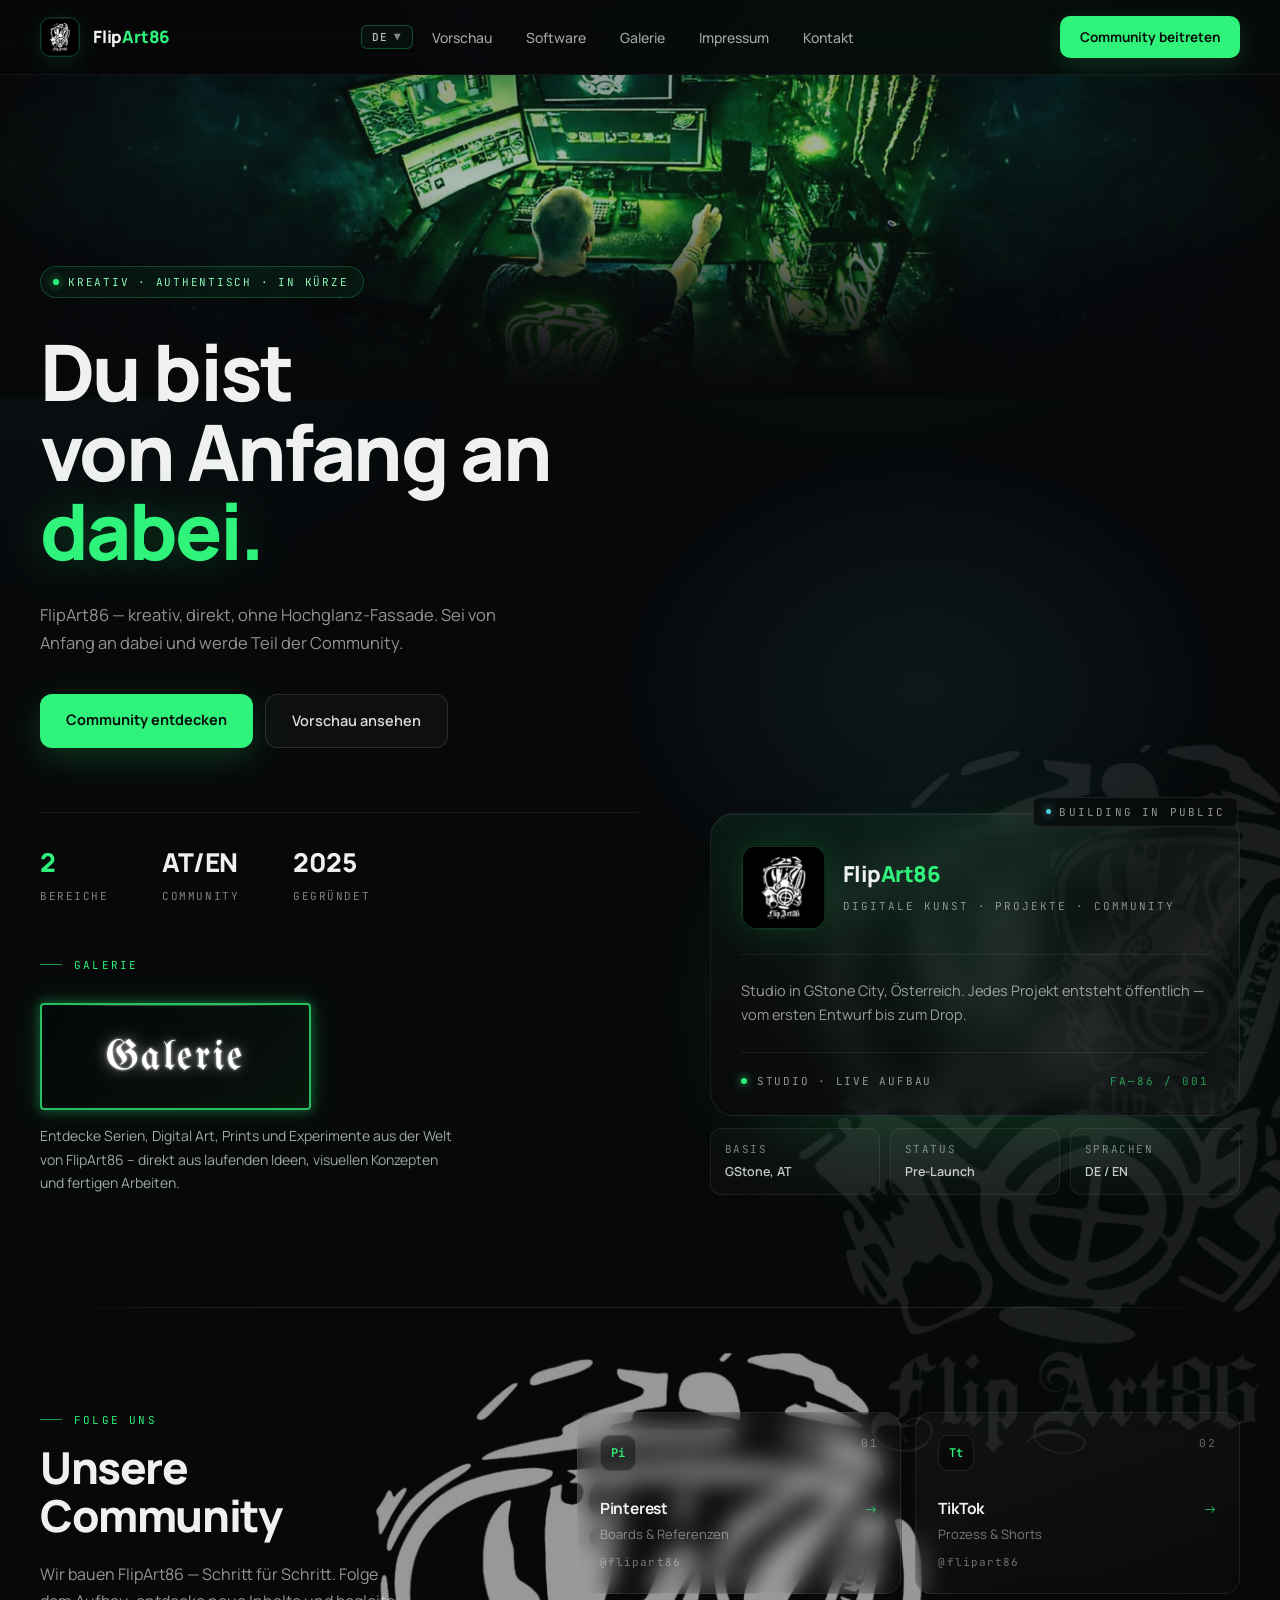
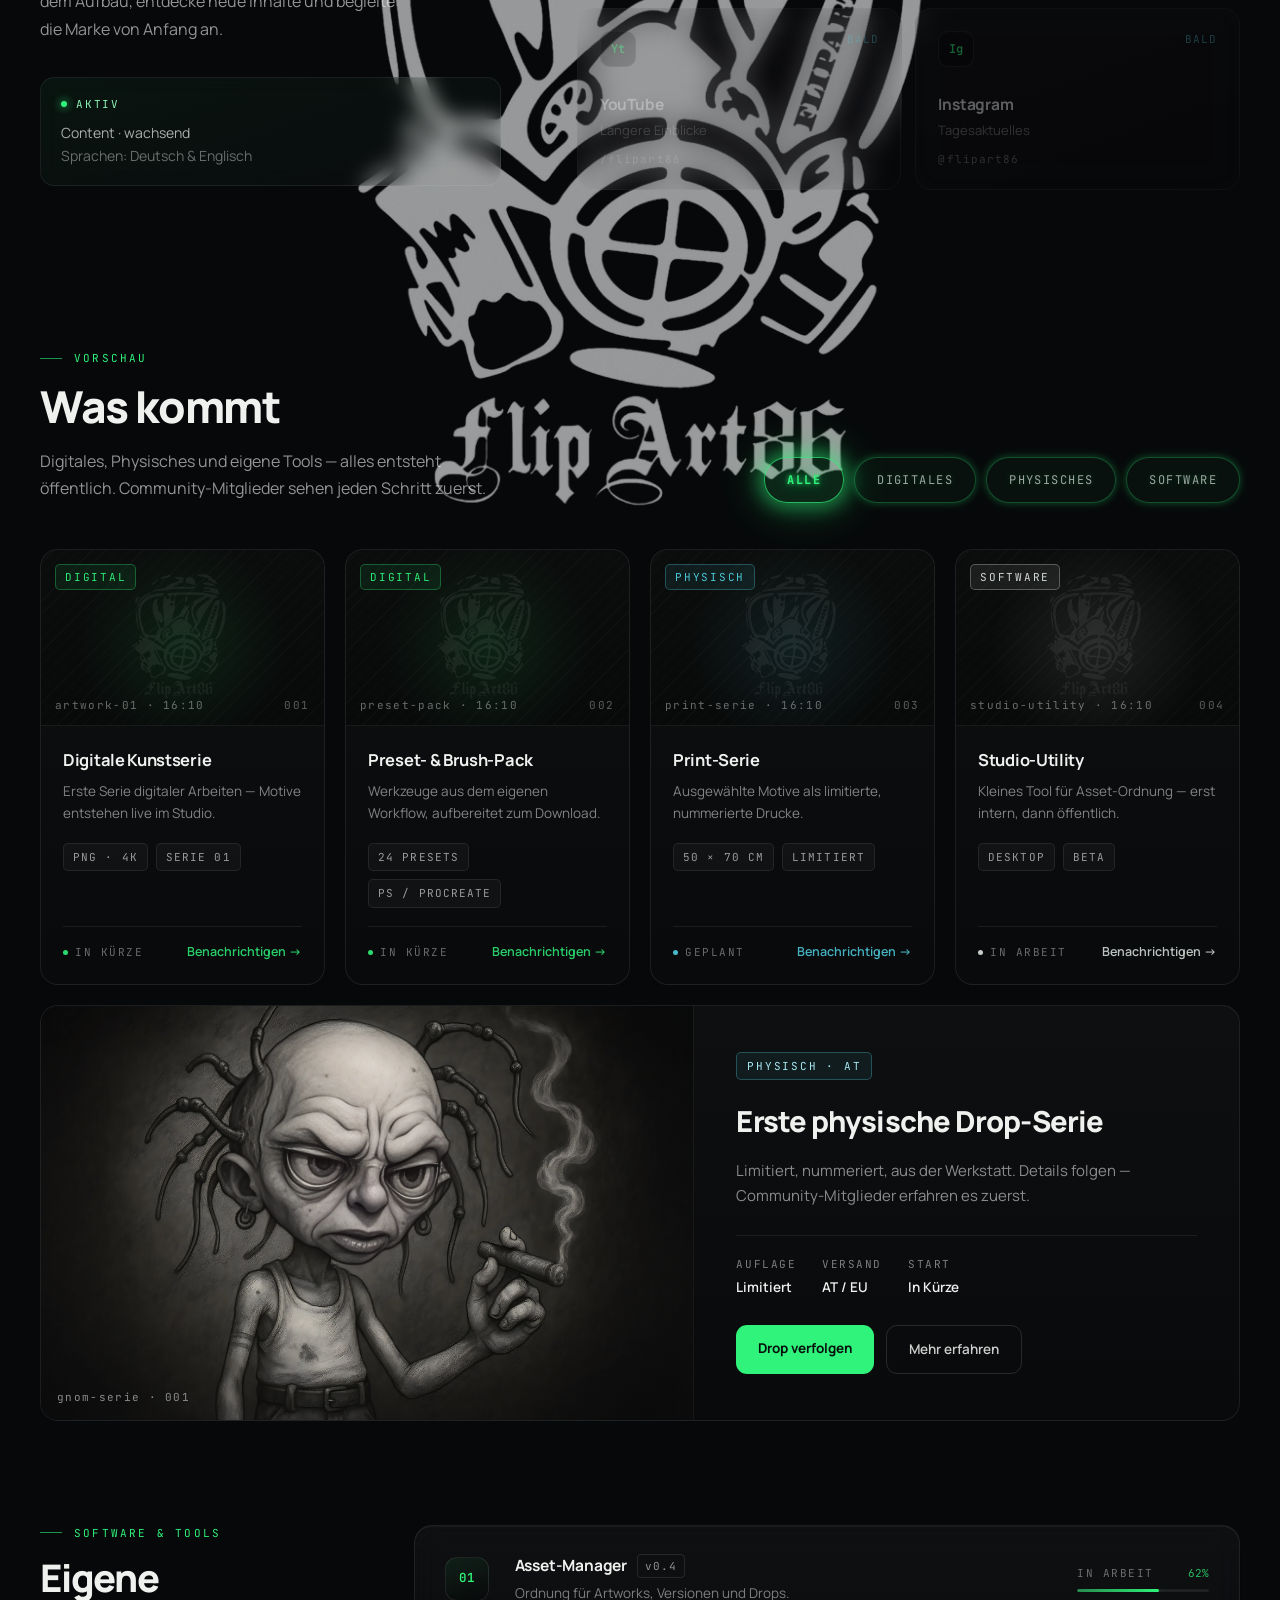
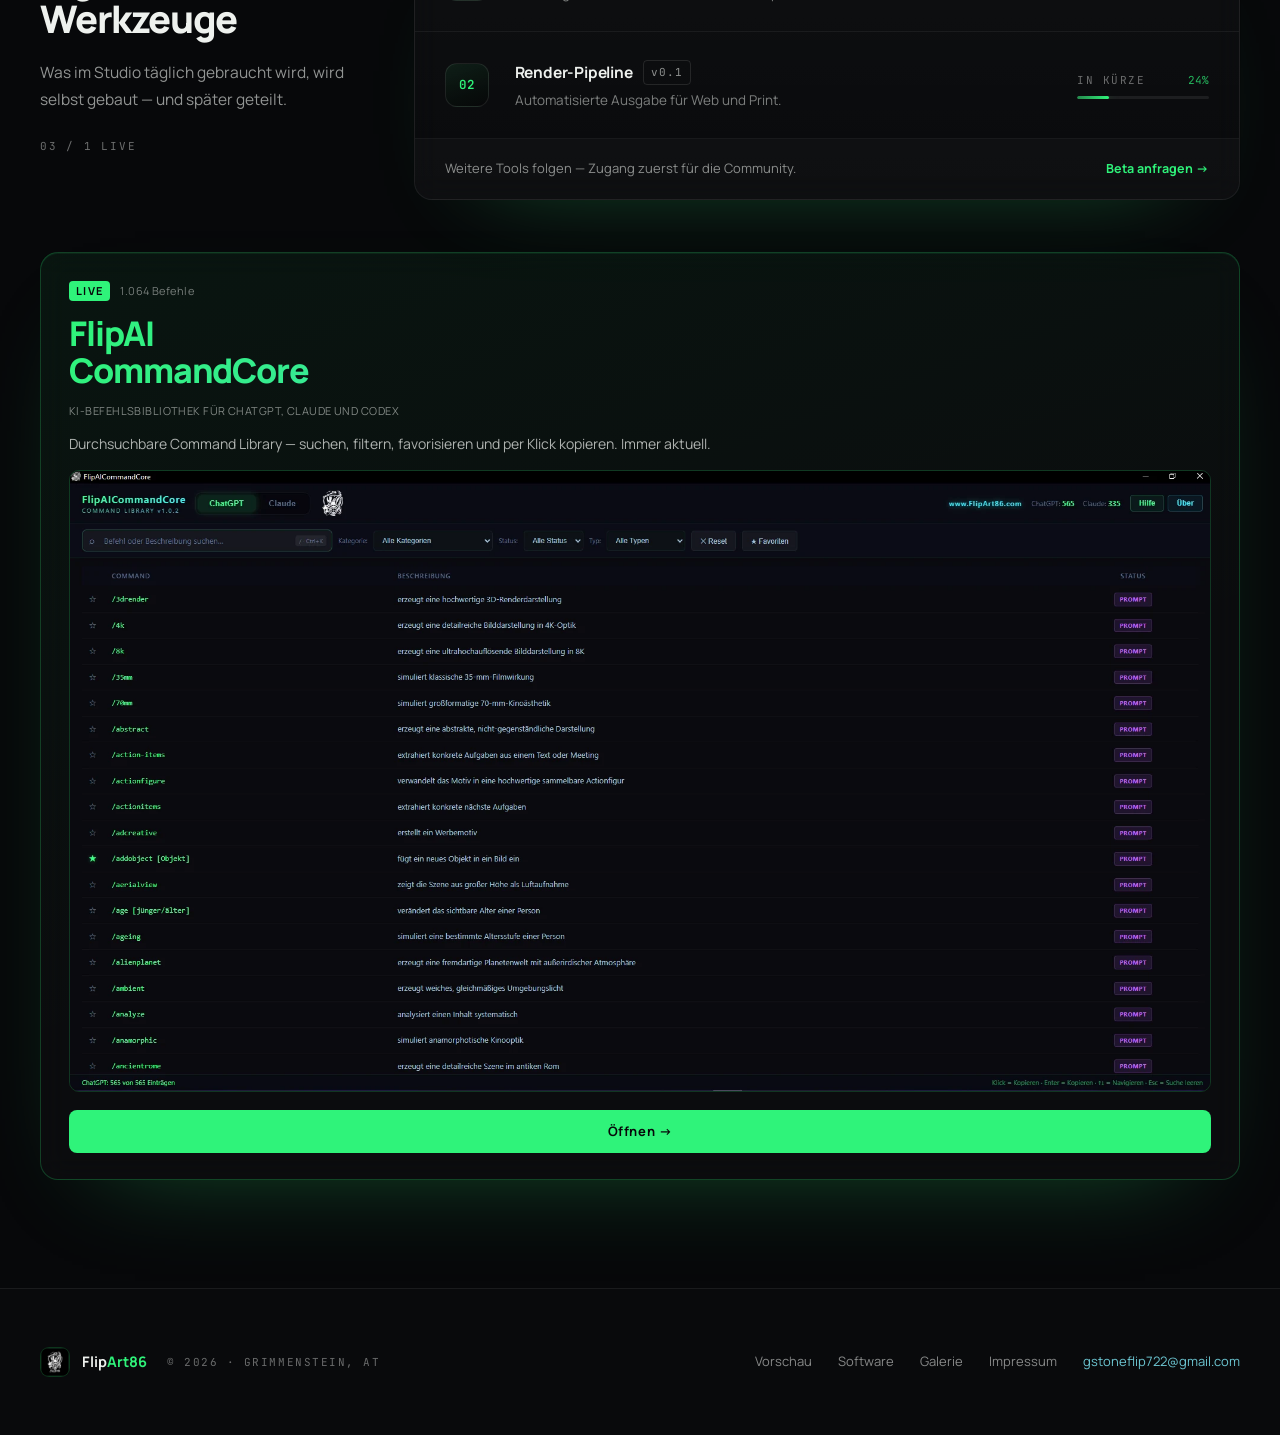
==== index.html @ b5c8abb7 "fix: stabilize responsive header and scroll locking" ====
<!DOCTYPE html>
<html lang="de">
<head>
<meta charset="UTF-8">
<meta name="p:domain_verify" content="d2d1225c75e75ef7faa02c5a04b11d37">
<meta name="viewport" content="width=device-width, initial-scale=1.0">
<meta name="description" content="FlipArt86 — Digitale Kunst, Serien und eigene Tools aus GStone City. Kreativ, direkt, ohne Hochglanz-Fassade.">
<meta name="robots" content="index, follow">
<meta property="og:type" content="website">
<meta property="og:url" content="https://www.flipart86.com/">
<meta property="og:title" content="FlipArt86">
<meta property="og:description" content="Digitale Kunst, Serien und eigene Tools aus GStone City. Kreativ, direkt, ohne Hochglanz-Fassade.">
<meta property="og:image" content="https://www.flipart86.com/assets/hero-studio.png">
<meta name="twitter:card" content="summary_large_image">
<meta name="twitter:title" content="FlipArt86">
<meta name="twitter:description" content="Digitale Kunst, Serien und eigene Tools aus GStone City. Kreativ, direkt, ohne Hochglanz-Fassade.">
<meta name="twitter:image" content="https://www.flipart86.com/assets/hero-studio.png">
<title>FlipArt86</title>
<link rel="preconnect" href="https://fonts.googleapis.com">
<link rel="preconnect" href="https://fonts.gstatic.com" crossorigin>
<link href="https://fonts.googleapis.com/css2?family=Manrope:wght@400;500;600;700;800&family=JetBrains+Mono:wght@400;500;600&family=UnifrakturMaguntia&display=swap" rel="stylesheet">
<link rel="icon" type="image/png" href="assets/logo-tile.png">
<link rel="apple-touch-icon" href="assets/logo-tile.png">
<link rel="stylesheet" href="styles/style.css">
<link rel="preload" as="image" href="assets/web/hero-studio.webp">
<script src="scripts/lang.js" defer></script>
</head>
<body>

<a href="#main-content" class="skip-link">Zum Hauptinhalt springen</a>
<div class="page-glow"></div>
<div class="page-grid"></div>

<!-- HEADER -->
<header>
  <div class="header-inner">
    <div class="logo-wrap">
      <div class="logo-icon">
        <img src="assets/web/logo-tile.webp" alt="FlipArt86">
      </div>
      <div class="logo-name">Flip<span>Art86</span></div>
    </div>
    <nav class="nav-links">
      <div class="lang-switcher" id="lang-switcher">
        <button class="lang-btn" id="lang-btn" aria-haspopup="listbox" aria-expanded="false" aria-label="Sprache wählen">
          <span id="lang-current">DE</span>
          <span class="lang-chevron" aria-hidden="true">&#9660;</span>
        </button>
        <div class="lang-dropdown" id="lang-dropdown" role="listbox" aria-label="Sprache wählen">
          <button class="lang-option active" data-lang="de" role="option" aria-selected="true" tabindex="0"><span>DE — Deutsch</span><span class="lang-option-check" aria-hidden="true">&#10003;</span></button>
          <button class="lang-option" data-lang="en" role="option" aria-selected="false" tabindex="0"><span>EN — English</span><span class="lang-option-check" aria-hidden="true">&#10003;</span></button>
        </div>
      </div>
      <a href="#vorschau" data-i18n="nav_preview">Vorschau</a>
      <a href="#tools" data-i18n="nav_software">Software</a>
      <a href="galerie.html" data-i18n="nav_gallery">Galerie</a>
      <a href="#" onclick="openImpressum('impressum'); return false;" data-i18n="nav_imprint">Impressum</a>
      <a href="#" onclick="openImpressum('kontakt'); return false;" data-i18n="nav_contact">Kontakt</a>
    </nav>
    <a href="#community" class="nav-cta" data-i18n="nav_cta">Community beitreten</a>
      <button class="mob-btn" id="mob-btn" aria-label="Menü öffnen" aria-expanded="false" aria-controls="mob-menu">
        <span></span><span></span><span></span>
      </button>
  </div>
</header>

<!-- MOBILE MENU -->
<div class="mob-menu" id="mob-menu" aria-hidden="true" aria-label="Hauptnavigation">
  <div class="mob-menu-inner">
    <div class="mob-lang-row">
      <button class="mob-lang-btn" data-lang="de" aria-label="Deutsch">DE</button>
      <span class="mob-lang-sep">/</span>
      <button class="mob-lang-btn" data-lang="en" aria-label="English">EN</button>
    </div>
    <nav class="mob-nav" aria-label="Mobile Navigation">
      <a href="#vorschau" class="mob-nav-link" data-i18n="nav_preview">Vorschau</a>
      <a href="#tools" class="mob-nav-link" data-i18n="nav_software">Software</a>
      <a href="galerie.html" class="mob-nav-link" data-i18n="nav_gallery">Galerie</a>
      <button class="mob-nav-link" onclick="closeMobMenu(); setTimeout(function(){ openImpressum('impressum'); }, 10);" data-i18n="nav_imprint">Impressum</button>
      <button class="mob-nav-link" onclick="closeMobMenu(); setTimeout(function(){ openImpressum('kontakt'); }, 10);" data-i18n="nav_contact">Kontakt</button>
    </nav>
    <a href="#community" class="mob-cta-link" data-i18n="nav_cta">Community beitreten</a>
  </div>
</div>

<!-- HERO -->
<section id="main-content" style="position:relative;z-index:1">
  <!-- HERO BACKGROUND GLOW LAYERS -->
  <div class="hero-glow-layer hero-glow-1" aria-hidden="true"></div>
  <div class="hero-glow-layer hero-glow-2" aria-hidden="true"></div>
  <div class="hero-glow-layer hero-glow-3" aria-hidden="true"></div>
  <!-- HERO MASK ANIMATION -->
  <div class="hero-mask-bg" aria-hidden="true">
    <img src="assets/web/mask-alpha.webp" alt="" class="hero-mask-img">
  </div>
  <div class="hero-img-wrap">
    <img src="assets/web/hero-studio.webp" alt="FlipArt86 Studio">
    <div class="hero-img-grad-v"></div>
    <div class="hero-img-grad-h"></div>
    <div class="hero-img-glow"></div>
  </div>
  <div class="hero-content">
    <!-- Left -->
    <div class="hero-left">
      <div class="hero-badge">
        <span class="hero-badge-dot"></span>
        <span class="hero-badge-text" data-i18n="hero_badge">Kreativ · Authentisch · In Kürze</span>
      </div>
      <h1 class="hero-h1" data-i18n="hero_h1">Du bist<br>von Anfang an<br><span class="accent">dabei.</span></h1>
      <p class="hero-sub" data-i18n="hero_sub">FlipArt86 — kreativ, direkt, ohne Hochglanz-Fassade. Sei von Anfang an dabei und werde Teil der Community.</p>
      <div class="hero-actions">
        <a href="#community" class="btn-primary" data-i18n="hero_btn_primary">Community entdecken</a>
        <a href="#vorschau" class="btn-ghost" data-i18n="hero_btn_ghost">Vorschau ansehen</a>
      </div>
      <div class="hero-stats">
        <div>
          <div class="stat-num">2</div>
          <div class="stat-label" data-i18n="hero_stat_bereiche">Bereiche</div>
        </div>
        <div>
          <div class="stat-num muted">AT/EN</div>
          <div class="stat-label" data-i18n="hero_stat_community">Community</div>
        </div>
        <div>
          <div class="stat-num muted">2025</div>
          <div class="stat-label" data-i18n="hero_stat_founded">Gegründet</div>
        </div>
      </div>
      <div class="hero-galerie-wrap">
        <div class="section-tag">
          <span class="section-tag-line"></span>
          <span class="section-tag-label" data-i18n="hero_galerie_label">Galerie</span>
        </div>
        <a href="galerie.html" class="hero-galerie-btn" data-i18n="hero_galerie_btn">Galerie</a>
        <p class="hero-galerie-desc" data-i18n="hero_galerie_desc">Entdecke Serien, Digital Art, Prints und Experimente aus der Welt von FlipArt86 &ndash; direkt aus laufenden Ideen, visuellen Konzepten und fertigen Arbeiten.</p>
      </div>
    </div>

    <!-- Right: Studio Card -->
    <div class="hero-right">
      <div class="bip-badge">
        <span class="bip-dot"></span>
        <span class="bip-text" data-i18n="bip_text">BUILDING IN PUBLIC</span>
      </div>
      <div class="studio-card">
        <img class="studio-card-mask" src="assets/web/mask-alpha.webp" alt="">
        <div class="studio-card-inner">
          <div class="studio-logo-row">
            <div class="studio-logo-img">
              <img src="assets/web/logo-tile.webp" alt="FlipArt86 Logo">
            </div>
            <div>
              <div class="studio-title">Flip<span>Art86</span></div>
              <div class="studio-subtitle" data-i18n="studio_subtitle">Digitale Kunst · Projekte · Community</div>
            </div>
          </div>
          <div class="card-divider"></div>
          <div class="studio-desc" data-i18n="studio_desc">Studio in GStone City, Österreich. Jedes Projekt entsteht öffentlich — vom ersten Entwurf bis zum Drop.</div>
          <div class="studio-card-footer">
            <div class="studio-live">
              <span class="live-dot"></span>
              <span class="live-label" data-i18n="studio_live">STUDIO · LIVE AUFBAU</span>
            </div>
            <span class="studio-id">FA—86 / 001</span>
          </div>
        </div>
      </div>
      <div class="studio-meta">
        <div class="meta-item">
          <div class="meta-key" data-i18n="meta_base">Basis</div>
          <div class="meta-val">GStone, AT</div>
        </div>
        <div class="meta-item">
          <div class="meta-key" data-i18n="meta_status">Status</div>
          <div class="meta-val">Pre-Launch</div>
        </div>
        <div class="meta-item">
          <div class="meta-key" data-i18n="meta_lang">Sprachen</div>
          <div class="meta-val">DE / EN</div>
        </div>
      </div>
    </div>
  </div>
</section>

<div class="section-divider"><div class="section-divider-line"></div></div>

<!-- COMMUNITY -->
<section id="community" class="community-section">
  <img src="assets/web/mask-alpha.webp" alt="" class="bg-logo-pulse" style="position:absolute;top:40px;left:50%;transform:translateX(-46%);height:780px;pointer-events:none;z-index:0">
  <div class="community-inner">
    <div class="community-left">
      <div class="section-tag">
        <span class="section-tag-line"></span>
        <span class="section-tag-label" data-i18n="community_tag">Folge uns</span>
      </div>
      <h2 class="section-h2" data-i18n="community_h2">Unsere<br>Community</h2>
      <p class="section-sub" style="margin-top:22px;max-width:370px" data-i18n="community_sub">Wir bauen FlipArt86 — Schritt für Schritt. Folge dem Aufbau, entdecke neue Inhalte und begleite die Marke von Anfang an.</p>
      <div class="community-active">
        <div class="community-active-row">
          <span class="active-dot"></span>
          <span class="active-label" data-i18n="community_active_label">Aktiv</span>
        </div>
        <div class="active-desc" data-i18n="community_active_desc">Content · wachsend<br><span>Sprachen: Deutsch &amp; Englisch</span></div>
      </div>
    </div>
    <div class="channels-grid">
      <a href="https://at.pinterest.com/FlipArt86" target="_blank" rel="noopener" class="channel-card">
        <div class="channel-card-top">
          <div class="channel-mark">Pi</div>
          <span class="channel-meta">01</span>
        </div>
        <div>
          <div class="channel-name-row">
            <div class="channel-name">Pinterest</div>
            <span class="channel-arrow">→</span>
          </div>
          <div class="channel-note" data-i18n="channel_pinterest_note">Boards &amp; Referenzen</div>
          <div class="channel-handle">@flipart86</div>
        </div>
      </a>
      <a href="https://www.tiktok.com/@flipart86" target="_blank" rel="noopener" class="channel-card">
        <div class="channel-card-top">
          <div class="channel-mark">Tt</div>
          <span class="channel-meta">02</span>
        </div>
        <div>
          <div class="channel-name-row">
            <div class="channel-name">TikTok</div>
            <span class="channel-arrow">→</span>
          </div>
          <div class="channel-note" data-i18n="channel_tiktok_note">Prozess &amp; Shorts</div>
          <div class="channel-handle">@flipart86</div>
        </div>
      </a>
      <div class="channel-card channel-card--soon" role="button" aria-disabled="true" tabindex="-1">
        <div class="channel-card-top">
          <div class="channel-mark">Yt</div>
          <span class="channel-meta channel-soon-badge">bald</span>
        </div>
        <div>
          <div class="channel-name-row">
            <div class="channel-name">YouTube</div>
            <span class="channel-arrow" aria-hidden="true">→</span>
          </div>
          <div class="channel-note" data-i18n="channel_youtube_note">Längere Einblicke</div>
          <div class="channel-handle">/flipart86</div>
        </div>
      </div>
      <div class="channel-card channel-card--soon" role="button" aria-disabled="true" tabindex="-1">
        <div class="channel-card-top">
          <div class="channel-mark">Ig</div>
          <span class="channel-meta channel-soon-badge">bald</span>
        </div>
        <div>
          <div class="channel-name-row">
            <div class="channel-name">Instagram</div>
            <span class="channel-arrow" aria-hidden="true">→</span>
          </div>
          <div class="channel-note" data-i18n="channel_instagram_note">Tagesaktuelles</div>
          <div class="channel-handle">@flipart86</div>
        </div>
      </div>
    </div>
  </div>
</section>

<!-- VORSCHAU -->
<section id="vorschau" class="vorschau-section">
  <div class="vorschau-header">
    <div>
      <div class="section-tag">
        <span class="section-tag-line"></span>
        <span class="section-tag-label" data-i18n="vorschau_tag">Vorschau</span>
      </div>
      <h2 class="section-h2" data-i18n="vorschau_h2">Was kommt</h2>
      <p class="section-sub" style="margin-top:18px;max-width:450px" data-i18n="vorschau_sub">Digitales, Physisches und eigene Tools — alles entsteht öffentlich. Community-Mitglieder sehen jeden Schritt zuerst.</p>
    </div>
    <div class="filter-bar">
      <button class="filter-btn active" onclick="setFilter(this,'Alle')" data-i18n="filter_all">Alle</button>
      <button class="filter-btn" onclick="setFilter(this,'Digitales')" data-i18n="filter_digital">Digitales</button>
      <button class="filter-btn" onclick="setFilter(this,'Physisches')" data-i18n="filter_physical">Physisches</button>
      <button class="filter-btn" onclick="setFilter(this,'Software')" data-i18n="filter_software">Software</button>
    </div>
  </div>

  <div class="products-grid">

    <!-- Digitale Kunstserie -->
    <div class="product-card" data-cat="Digitales">
      <div class="product-card-img">
        <div class="product-card-pattern"></div>
        <div class="product-glow-green"></div>
        <div class="product-card-motif"></div>
        <span class="product-tag digital">DIGITAL</span>
        <span class="product-slot">artwork-01 · 16:10</span>
        <span class="product-idx">001</span>
      </div>
      <div class="product-body">
        <div class="product-name" data-i18n="product1_name">Digitale Kunstserie</div>
        <div class="product-desc" data-i18n="product1_desc">Erste Serie digitaler Arbeiten — Motive entstehen live im Studio.</div>
        <div class="product-specs">
          <span class="product-spec">PNG · 4K</span>
          <span class="product-spec">SERIE 01</span>
        </div>
        <div class="product-footer">
          <span class="product-status"><span class="product-dot" style="background:rgba(47,243,122,.9)"></span><span data-i18n="status_coming_soon">In Kürze</span></span>
          <span class="product-cta green" data-i18n="product_cta_notify">Benachrichtigen →</span>
        </div>
      </div>
    </div>

    <!-- Preset- & Brush-Pack -->
    <div class="product-card" data-cat="Digitales">
      <div class="product-card-img">
        <div class="product-card-pattern"></div>
        <div class="product-glow-green"></div>
        <div class="product-card-motif"></div>
        <span class="product-tag digital">DIGITAL</span>
        <span class="product-slot">preset-pack · 16:10</span>
        <span class="product-idx">002</span>
      </div>
      <div class="product-body">
        <div class="product-name" data-i18n="product2_name">Preset- &amp; Brush-Pack</div>
        <div class="product-desc" data-i18n="product2_desc">Werkzeuge aus dem eigenen Workflow, aufbereitet zum Download.</div>
        <div class="product-specs">
          <span class="product-spec">24 PRESETS</span>
          <span class="product-spec">PS / PROCREATE</span>
        </div>
        <div class="product-footer">
          <span class="product-status"><span class="product-dot" style="background:rgba(47,243,122,.9)"></span><span data-i18n="status_coming_soon">In Kürze</span></span>
          <span class="product-cta green" data-i18n="product_cta_notify">Benachrichtigen →</span>
        </div>
      </div>
    </div>

    <!-- Print-Serie -->
    <div class="product-card" data-cat="Physisches">
      <div class="product-card-img">
        <div class="product-card-pattern"></div>
        <div class="product-glow-cyan"></div>
        <div class="product-card-motif"></div>
        <span class="product-tag physical">PHYSISCH</span>
        <span class="product-slot">print-serie · 16:10</span>
        <span class="product-idx">003</span>
      </div>
      <div class="product-body">
        <div class="product-name" data-i18n="product3_name">Print-Serie</div>
        <div class="product-desc" data-i18n="product3_desc">Ausgewählte Motive als limitierte, nummerierte Drucke.</div>
        <div class="product-specs">
          <span class="product-spec">50 × 70 CM</span>
          <span class="product-spec">LIMITIERT</span>
        </div>
        <div class="product-footer">
          <span class="product-status"><span class="product-dot" style="background:rgba(79,208,224,.9)"></span><span data-i18n="status_planned">Geplant</span></span>
          <span class="product-cta cyan" data-i18n="product_cta_notify">Benachrichtigen →</span>
        </div>
      </div>
    </div>

    <!-- Studio-Utility -->
    <div class="product-card" data-cat="Software">
      <div class="product-card-img">
        <div class="product-card-pattern"></div>
        <div class="product-glow-light"></div>
        <div class="product-card-motif"></div>
        <span class="product-tag software">SOFTWARE</span>
        <span class="product-slot">studio-utility · 16:10</span>
        <span class="product-idx">004</span>
      </div>
      <div class="product-body">
        <div class="product-name" data-i18n="product4_name">Studio-Utility</div>
        <div class="product-desc" data-i18n="product4_desc">Kleines Tool für Asset-Ordnung — erst intern, dann öffentlich.</div>
        <div class="product-specs">
          <span class="product-spec">DESKTOP</span>
          <span class="product-spec">BETA</span>
        </div>
        <div class="product-footer">
          <span class="product-status"><span class="product-dot" style="background:rgba(220,228,222,.9)"></span><span data-i18n="status_in_progress">In Arbeit</span></span>
          <span class="product-cta light" data-i18n="product_cta_notify">Benachrichtigen →</span>
        </div>
      </div>
    </div>

  </div>

  <!-- Physischer Drop – Featured -->
  <div class="drop-feature" id="drop-feature">
    <div class="drop-img">
      <div class="drop-img-pattern"></div>
      <div class="drop-img-bg" style="background-image:url('assets/web/gnom-serie-001.webp')"></div>
      <div class="drop-img-vignette"></div>
      <div class="drop-img-sides"></div>
      <span class="drop-img-label">gnom-serie · 001</span>
    </div>
    <div class="drop-content">
      <span class="drop-tag" data-i18n="drop_tag">PHYSISCH · AT</span>
      <h3 class="drop-h3" data-i18n="drop_h3">Erste physische Drop-Serie</h3>
      <p class="drop-desc" data-i18n="drop_desc">Limitiert, nummeriert, aus der Werkstatt. Details folgen — Community-Mitglieder erfahren es zuerst.</p>
      <div class="drop-stats">
        <div>
          <div class="drop-stat-label" data-i18n="drop_stat_edition_key">Auflage</div>
          <div class="drop-stat-val" data-i18n="drop_stat_edition_val">Limitiert</div>
        </div>
        <div>
          <div class="drop-stat-label" data-i18n="drop_stat_shipping_key">Versand</div>
          <div class="drop-stat-val">AT / EU</div>
        </div>
        <div>
          <div class="drop-stat-label" data-i18n="drop_stat_start_key">Start</div>
          <div class="drop-stat-val" data-i18n="drop_stat_start_val">In Kürze</div>
        </div>
      </div>
      <div class="drop-actions">
        <a href="#community" class="btn-green-sm" data-i18n="drop_btn1">Drop verfolgen</a>
        <a href="#vorschau" class="btn-ghost-sm" data-i18n="drop_btn2">Mehr erfahren</a>
      </div>
    </div>
  </div>
</section>

<!-- TOOLS -->
<section id="tools" class="tools-section">
  <div class="tools-inner">
    <div class="tools-left">
      <div class="section-tag">
        <span class="section-tag-line"></span>
        <span class="section-tag-label" data-i18n="tools_tag">Software &amp; Tools</span>
      </div>
      <h2 class="section-h2" style="font-size:38px;letter-spacing:-1.2px" data-i18n="tools_h2">Eigene<br>Werkzeuge</h2>
      <p class="section-sub" style="font-size:15.5px;margin-top:20px;max-width:340px" data-i18n="tools_sub">Was im Studio täglich gebraucht wird, wird selbst gebaut — und später geteilt.</p>
      <div class="tools-count" data-i18n="tools_count">03 / 1 LIVE</div>
    </div>
    <div class="tools-list">
      <div class="tool-row">
        <div class="tool-icon">01</div>
        <div>
          <div class="tool-name-row">
            <span class="tool-name">Asset-Manager</span>
            <span class="tool-ver">v0.4</span>
          </div>
          <div class="tool-desc" data-i18n="tool1_desc">Ordnung für Artworks, Versionen und Drops.</div>
        </div>
        <div>
          <div class="tool-progress-row">
            <span class="tool-status" data-i18n="status_in_progress">In Arbeit</span>
            <span class="tool-pct">62%</span>
          </div>
          <div class="progress-track">
            <div class="progress-fill" style="width:62%"></div>
          </div>
        </div>
      </div>
      <div class="tool-row">
        <div class="tool-icon">02</div>
        <div>
          <div class="tool-name-row">
            <span class="tool-name">Render-Pipeline</span>
            <span class="tool-ver">v0.1</span>
          </div>
          <div class="tool-desc" data-i18n="tool2_desc">Automatisierte Ausgabe für Web und Print.</div>
        </div>
        <div>
          <div class="tool-progress-row">
            <span class="tool-status" data-i18n="status_coming_soon">In Kürze</span>
            <span class="tool-pct">24%</span>
          </div>
          <div class="progress-track">
            <div class="progress-fill" style="width:24%"></div>
          </div>
        </div>
      </div>

      <div class="tools-footer" style="border-top:none">
        <p data-i18n="tools_footer_text">Weitere Tools folgen — Zugang zuerst für die Community.</p>
        <a href="#community" data-i18n="tools_footer_cta">Beta anfragen →</a>
      </div>
    </div>
  </div>
  <!-- CC standalone row -->
  <div class="cc-row">
    <div class="cc-card">
      <div class="cc-card-header">
        <span class="cc-live-badge">LIVE</span>
        <span class="cc-card-count">1.064 Befehle</span>
      </div>
      <h3 class="cc-card-title">FlipAI<br>CommandCore</h3>
      <p class="cc-card-sub">KI-Befehlsbibliothek für ChatGPT, Claude und Codex</p>
      <p class="cc-card-desc">Durchsuchbare Command Library — suchen, filtern, favorisieren und per Klick kopieren. Immer aktuell.</p>
      <img class="cc-card-img" src="assets/web/commandcore/flipai-commandcore-ui.webp" alt="FlipAICommandCore Screenshot" loading="lazy" width="1912" height="1040">
      <a class="cc-open-btn" href="commandcore/" target="_blank" rel="noopener noreferrer">Öffnen →</a>
    </div>
  </div>
</section>

<!-- FOOTER -->
<footer id="kontakt">
  <div class="footer-inner">
    <div class="footer-logo-wrap">
      <div class="footer-logo-icon">
        <img src="assets/web/logo-tile.webp" alt="FlipArt86">
      </div>
      <div class="footer-logo-name">Flip<span>Art86</span></div>
      <span class="footer-copy">© 2026 · GRIMMENSTEIN, AT</span>
    </div>
    <div class="footer-links">
      <a href="#vorschau" data-i18n="nav_preview">Vorschau</a>
      <a href="#tools" data-i18n="nav_software">Software</a>
      <a href="galerie.html" data-i18n="nav_gallery">Galerie</a>
      <a href="#" onclick="openImpressum('impressum'); return false;" data-i18n="nav_imprint">Impressum</a>
      <a href="mailto:gstoneflip722@gmail.com" class="email-link">gstoneflip722@gmail.com</a>
    </div>
  </div>
</footer>

<script>
function setFilter(btn, cat) {
  document.querySelectorAll('.filter-btn').forEach(function(b) { b.classList.remove('active'); });
  btn.classList.add('active');
  var cards = document.querySelectorAll('.product-card');
  cards.forEach(function(card) {
    card.style.display = (cat === 'Alle' || card.dataset.cat === cat) ? '' : 'none';
  });
  var drop = document.getElementById('drop-feature');
  if (drop) drop.style.display = (cat === 'Alle' || cat === 'Physisches') ? '' : 'none';
}

/* ---- IMPRESSUM / KONTAKT MODAL ---- */
var _impScrollY = 0;

function openImpressum(target) {
  _impScrollY = window.scrollY || document.documentElement.scrollTop;
  document.body.style.position = 'fixed';
  document.body.style.top = '-' + _impScrollY + 'px';
  document.body.style.width = '100%';
  document.body.style.overflowY = 'scroll';
  var modal = document.getElementById('impressum-modal');
  modal.classList.add('open');
  var win = modal.querySelector('.imp-window');
  if (target === 'kontakt') {
    setTimeout(function() {
      var el = document.getElementById('imp-section-kontakt');
      if (el && win) win.scrollTop = el.offsetTop - 20;
    }, 40);
  } else {
    if (win) win.scrollTop = 0;
  }
}

function closeImpressum() {
  var modal = document.getElementById('impressum-modal');
  if (!modal || !modal.classList.contains('open')) return;
  modal.classList.remove('open');
  document.body.style.position = '';
  document.body.style.top = '';
  document.body.style.width = '';
  document.body.style.overflowY = '';
  window.scrollTo(0, _impScrollY);
}

document.addEventListener('keydown', function(e) {
  if (e.key === 'Escape') closeImpressum();
});

/* ---- Auto-open modal from URL hash (galerie.html deep-links) ---- */
(function() {
  var h = window.location.hash;
  if (h !== '#open-impressum' && h !== '#open-kontakt') return;
  var target = (h === '#open-kontakt') ? 'kontakt' : 'impressum';
  function tryOpen() { openImpressum(target); }
  if (document.readyState === 'loading') {
    document.addEventListener('DOMContentLoaded', tryOpen);
  } else {
    tryOpen();
  }
})();

/* ============================================================
   SCROLL-LOCK (mobiles Menü + Lightbox)
   Sperrt das Scrollen über <html> (nicht über <body>): ein
   overflow auf <body> macht den Body zum Scroll-Container und
   hebt dadurch position:sticky des Headers auf.
   ============================================================ */
var _scrollLockReasons = {};
var _scrollLockY = 0;

function _scrollLockActive() {
  for (var k in _scrollLockReasons) {
    if (_scrollLockReasons[k]) return true;
  }
  return false;
}

function lockPageScroll(reason) {
  var wasLocked = _scrollLockActive();
  _scrollLockReasons[reason] = true;
  if (wasLocked) return;
  var de = document.documentElement;
  _scrollLockY = window.pageYOffset || de.scrollTop || 0;
  var sbw = window.innerWidth - de.clientWidth; /* Breite einer klassischen Scrollleiste */
  de.style.overflow = 'hidden';
  if (sbw > 0) de.style.paddingRight = sbw + 'px'; /* verhindert Layout-Sprung */
}

function unlockPageScroll(reason) {
  if (!_scrollLockReasons[reason]) return;
  _scrollLockReasons[reason] = false;
  if (_scrollLockActive()) return;
  var de = document.documentElement;
  de.style.overflow = '';
  de.style.paddingRight = '';
  if ((window.pageYOffset || de.scrollTop || 0) !== _scrollLockY) window.scrollTo(0, _scrollLockY);
}

/* Touch-Geräte (z. B. ältere iOS-Versionen): Ein-Finger-Scrollen im Hintergrund unterbinden */
document.addEventListener('touchmove', function(e) {
  if (_scrollLockActive() && e.touches.length === 1 && e.cancelable) e.preventDefault();
}, { passive: false });

/* Menü automatisch schließen (und Sperre lösen), wenn die Breite das Hamburger-Menü verlässt */
(function() {
  if (!window.matchMedia) return;
  var mq = window.matchMedia('(min-width: 981px)');
  var onChange = function(e) { if (e.matches && typeof closeMobMenu === 'function') closeMobMenu(); };
  if (mq.addEventListener) mq.addEventListener('change', onChange);
  else if (mq.addListener) mq.addListener(onChange);
})();

/* ============================================================
   MOBILE MENU
   ============================================================ */
var _mobOpen = false;

function openMobMenu() {
  _mobOpen = true;
  var menu = document.getElementById('mob-menu');
  var btn  = document.getElementById('mob-btn');
  if (!menu || !btn) return;
  menu.classList.add('open');
  menu.setAttribute('aria-hidden', 'false');
  btn.classList.add('open');
  btn.setAttribute('aria-expanded', 'true');
  btn.setAttribute('aria-label', 'Menü schließen');
  lockPageScroll('menu');
  syncMobLang();
  // focus first nav link
  var first = menu.querySelector('.mob-nav-link');
  if (first) setTimeout(function() { first.focus(); }, 50);
}

function closeMobMenu() {
  if (!_mobOpen) return;
  _mobOpen = false;
  var menu = document.getElementById('mob-menu');
  var btn  = document.getElementById('mob-btn');
  if (!menu || !btn) return;
  menu.classList.remove('open');
  menu.setAttribute('aria-hidden', 'true');
  btn.classList.remove('open');
  btn.setAttribute('aria-expanded', 'false');
  btn.setAttribute('aria-label', 'Menü öffnen');
  unlockPageScroll('menu');
}

function syncMobLang() {
  var lang = window.FLIPART86_LANG || 'de';
  document.querySelectorAll('.mob-lang-btn').forEach(function(b) {
    b.classList.toggle('active', b.dataset.lang === lang);
  });
}

document.addEventListener('DOMContentLoaded', function() {
  var btn = document.getElementById('mob-btn');
  if (btn) {
    btn.addEventListener('click', function() {
      _mobOpen ? closeMobMenu() : openMobMenu();
    });
  }
  // Close on anchor nav links
  document.querySelectorAll('.mob-nav-link[href]').forEach(function(a) {
    a.addEventListener('click', function() { closeMobMenu(); });
  });
  // Mobile lang buttons
  document.querySelectorAll('.mob-lang-btn').forEach(function(b) {
    b.addEventListener('click', function() {
      if (typeof flipLangApply === 'function') flipLangApply(b.dataset.lang);
      syncMobLang();
    });
  });
  // ESC closes mobile menu
  document.addEventListener('keydown', function(e) {
    if (e.key === 'Escape' && _mobOpen) {
      closeMobMenu();
      var btn2 = document.getElementById('mob-btn');
      if (btn2) btn2.focus();
    }
  });
  // Tap outside closes menu
  document.addEventListener('click', function(e) {
    if (!_mobOpen) return;
    var menu = document.getElementById('mob-menu');
    var btn2 = document.getElementById('mob-btn');
    if (menu && !menu.contains(e.target) && btn2 && !btn2.contains(e.target)) {
      closeMobMenu();
    }
  });
});

</script>

<!-- IMPRESSUM / KONTAKT MODAL -->
<div id="impressum-modal" class="imp-modal" role="dialog" aria-modal="true" aria-label="Impressum und Kontakt">
  <div class="imp-backdrop" onclick="closeImpressum()"></div>
  <div class="imp-window">
    <button class="imp-close" onclick="closeImpressum()" aria-label="Schliessen">&#10005;</button>

    <div id="imp-section-impressum" class="imp-section">
      <div class="imp-header">
        <div class="section-tag">
          <span class="section-tag-line"></span>
          <span class="section-tag-label" data-i18n="imp_section_tag">Rechtliches</span>
        </div>
        <h2 class="imp-h2" data-i18n="imp_h2">Impressum</h2>
      </div>
      <div class="imp-grid">
        <div class="imp-contact-box">
          <div class="impressum-contact-tag" data-i18n="imp_ecg_tag">Angaben &sect; 5 ECG</div>
          <div class="impressum-name">Phillip Mayrhofer</div>
          <div class="impressum-addr">Kirchengasse 6<br>2840 Grimmenstein<br>&Ouml;sterreich</div>
          <div class="impressum-divider"></div>
          <div class="impressum-kontakt-tag" data-i18n="imp_contact_tag">Kontakt</div>
          <div class="impressum-email-wrap">
            <a href="mailto:gstoneflip722@gmail.com" class="impressum-email">gstoneflip722@gmail.com</a>
          </div>
        </div>
        <div class="imp-legal-box">
          <div class="legal-item">
            <div class="legal-key" data-i18n="imp_legal_subject_key">Unternehmensgegenstand</div>
            <div class="legal-val" data-i18n="imp_legal_subject_val">Entwicklung und Vertrieb von digitalen Produkten, Software und physischen G&uuml;tern.</div>
          </div>
          <div class="legal-item">
            <div class="legal-key" data-i18n="imp_legal_law_key">Berufsrecht</div>
            <div class="legal-val" data-i18n="imp_legal_law_val">Mitglied der Wirtschaftskammer &Ouml;sterreich (WKO) &middot; Gewerbeordnung (GewO) &mdash; <a href="https://www.ris.bka.gv.at" target="_blank" rel="noopener">ris.bka.gv.at</a></div>
          </div>
          <div class="legal-item">
            <div class="legal-key" data-i18n="imp_legal_liability_key">Haftungsausschluss</div>
            <div class="legal-val" data-i18n="imp_legal_liability_val">Die Inhalte dieser Webseite wurden mit groesster Sorgfalt erstellt. Fuer Richtigkeit, Vollstaendigkeit und Aktualitaet wird keine Gewaehr uebernommen.</div>
          </div>
          <div class="legal-item">
            <div class="legal-key" data-i18n="imp_legal_copyright_key">Urheberrecht</div>
            <div class="legal-val" data-i18n="imp_legal_copyright_val">Alle Artworks und Marken-Elemente von FlipArt86 sind urheberrechtlich geschuetzt.</div>
          </div>
          <div class="legal-item">
            <div class="legal-key" data-i18n="imp_legal_ai_key">KI-Inhalte</div>
            <div class="legal-val" data-i18n="imp_legal_ai_val">Teile der auf dieser Website pr&auml;sentierten Artworks wurden mithilfe KI-gest&uuml;tzter Werkzeuge erstellt oder bearbeitet (gem. Art.&nbsp;50 EU AI Act). Die kreativen Entscheidungen, Kuration und Nachbearbeitung stammen von Phillip Mayrhofer / FlipArt86.</div>
          </div>
          <div class="legal-item">
            <div class="legal-key" data-i18n="imp_legal_stand_key">Stand</div>
            <div class="legal-val" data-i18n="imp_legal_stand_val">Zuletzt aktualisiert: August 2026 &middot; AT (DE/EN)</div>
          </div>
        </div>
      </div>
    </div>

    <div class="imp-divider"></div>

    <div id="imp-section-kontakt" class="imp-section">
      <div class="imp-header">
        <div class="section-tag">
          <span class="section-tag-line"></span>
          <span class="section-tag-label" data-i18n="kontakt_section_tag">Kontakt</span>
        </div>
        <h2 class="imp-h2" data-i18n="kontakt_h2">Kontakt</h2>
      </div>
      <div class="imp-contact-block">
        <div class="imp-email-label" data-i18n="kontakt_email_label">E-Mail</div>
        <a href="mailto:gstoneflip722@gmail.com" class="imp-email-addr">gstoneflip722@gmail.com</a>
        <a href="mailto:gstoneflip722@gmail.com" class="btn-primary imp-email-btn" data-i18n="kontakt_email_btn">E-Mail schreiben</a>
      </div>
      <div class="imp-stand" data-i18n="kontakt_stand">Stand: August 2026</div>
    </div>
  </div>
</div>

</body>
</html>
---- styles/style.css ----
/* ============================================================
   FlipArt86 — Main Stylesheet v2
   Mockup-Design 2026-08
   ============================================================ */

* { margin: 0; padding: 0; box-sizing: border-box; }

:root {
  --bg: #07080a;
  --text: #eef1ee;
  --text2: rgba(238,241,238,0.6);
  --text3: rgba(238,241,238,0.52);
  --green: #2ff37a;
  --cyan: #4fd0e0;
  --border: rgba(255,255,255,0.075);
  --border-soft: rgba(255,255,255,0.055);
}

html { overflow-x: hidden; }
body { overflow-x: clip; }
body {
  font-family: 'Manrope', system-ui, sans-serif;
  background: var(--bg);
  color: var(--text);
  line-height: 1.5;
  -webkit-font-smoothing: antialiased;
}

a { color: var(--green); text-decoration: none; }

@keyframes pulse { 0%,100%{opacity:.4} 50%{opacity:1} }

/* ---- Global overlays ---- */
.page-glow {
  position: fixed; inset: 0; pointer-events: none; z-index: 0;
  background:
    radial-gradient(1000px 560px at 76% -4%, rgba(47,243,122,.085), transparent 62%),
    radial-gradient(880px 500px at 4% 40%, rgba(79,208,224,.04), transparent 60%);
}
.page-grid {
  position: fixed; inset: 0; pointer-events: none; z-index: 0; opacity: .32;
  background-image:
    linear-gradient(rgba(255,255,255,.032) 1px, transparent 1px),
    linear-gradient(90deg, rgba(255,255,255,.032) 1px, transparent 1px);
  background-size: 104px 104px;
  mask-image: radial-gradient(1200px 900px at 50% 0%, #000 18%, transparent 76%);
  -webkit-mask-image: radial-gradient(1200px 900px at 50% 0%, #000 18%, transparent 76%);
}

/* ---- HEADER ---- */
header {
  position: sticky; top: 0; z-index: 20;
  backdrop-filter: blur(20px) saturate(140%);
  background: rgba(7,8,10,.74);
  border-bottom: 1px solid rgba(255,255,255,.055);
}
.header-inner {
  max-width: 1280px; margin: 0 auto; padding: 0 40px; height: 74px;
  display: flex; align-items: center; justify-content: space-between; gap: 32px;
}
.logo-wrap { display: flex; align-items: center; gap: 13px; }
.logo-icon {
  width: 40px; height: 40px; border-radius: 11px; overflow: hidden;
  background: #050605; border: 1px solid rgba(47,243,122,.22);
  box-shadow: inset 0 1px 0 rgba(255,255,255,.05), 0 6px 20px rgba(47,243,122,.10);
  flex-shrink: 0;
}
.logo-icon img { width: 100%; height: 100%; object-fit: cover; display: block; }
.logo-name { font-size: 17px; font-weight: 800; letter-spacing: -.2px; }
.logo-name span { color: var(--green); }
.nav-links { display: flex; gap: 4px; align-items: center; }
.nav-links a {
  color: rgba(238,241,238,.68); font-size: 14px; font-weight: 500;
  padding: 8px 15px; border-radius: 9px; transition: color .15s, background .15s;
}
.nav-links a:hover { color: #fff; background: rgba(255,255,255,.05); }
.nav-cta {
  font-size: 13.5px; font-weight: 700; color: #08100b;
  background: var(--green); padding: 11px 20px; border-radius: 10px;
  box-shadow: 0 8px 26px rgba(47,243,122,.16);
  transition: background .16s, box-shadow .16s; white-space: nowrap;
}
.nav-cta:hover { background: #5cff9b; box-shadow: 0 10px 32px rgba(47,243,122,.28); color: #08100b; }

/* ---- HERO ---- */
.hero-img-wrap {
  position: relative; width: 100%;
  aspect-ratio: 1792/452; max-height: 620px; overflow: hidden; pointer-events: none;
}
.hero-img-wrap img {
  position: absolute; inset: 0; width: 100%; height: 100%;
  object-fit: cover; object-position: 50% 34%;
}
.hero-img-grad-v {
  position: absolute; inset: 0;
  background: linear-gradient(180deg, rgba(7,8,10,.42) 0%, rgba(7,8,10,.30) 34%, rgba(7,8,10,.82) 74%, #07080a 100%);
}
.hero-img-grad-h {
  position: absolute; inset: 0;
  background: linear-gradient(90deg, #07080a 0%, rgba(7,8,10,.55) 12%, rgba(7,8,10,0) 30%, rgba(7,8,10,0) 70%, rgba(7,8,10,.6) 88%, #07080a 100%);
}
.hero-img-glow {
  position: absolute; inset: 0;
  background: radial-gradient(80% 70% at 50% 28%, rgba(47,243,122,.10), transparent 70%);
}
.hero-content {
  position: relative; max-width: 1280px; margin: -132px auto 0;
  padding: 0 40px 112px;
  display: grid; grid-template-columns: minmax(0,1.06fr) minmax(0,.94fr);
  gap: 72px; align-items: end; z-index: 2;
}
.hero-left { position: relative; z-index: 2; }
.hero-badge {
  display: inline-flex; align-items: center; gap: 9px;
  padding: 7px 15px 7px 12px; border-radius: 999px;
  border: 1px solid rgba(47,243,122,.22); background: rgba(47,243,122,.05); margin-bottom: 34px;
}
.hero-badge-dot {
  width: 6px; height: 6px; border-radius: 50%; background: var(--green);
  box-shadow: 0 0 9px var(--green); animation: pulse 2.8s ease-in-out infinite; flex-shrink: 0;
}
.hero-badge-text {
  font-family: 'JetBrains Mono', monospace;
  font-size: 11px; letter-spacing: .16em; text-transform: uppercase; color: #8bf5b6;
}
.hero-h1 { margin: 0; font-size: 78px; line-height: 1.02; font-weight: 800; letter-spacing: -2.6px; }
.hero-h1 .accent { color: var(--green); text-shadow: 0 0 46px rgba(47,243,122,.26); }
.hero-sub { margin: 30px 0 0; max-width: 460px; font-size: 16.5px; line-height: 1.68; color: var(--text2); }
.hero-actions { display: flex; gap: 12px; margin-top: 38px; flex-wrap: wrap; }
.btn-primary {
  font-size: 14.5px; font-weight: 700; color: #08100b; background: var(--green);
  padding: 15px 26px; border-radius: 12px; box-shadow: 0 10px 34px rgba(47,243,122,.18);
  transition: background .16s, box-shadow .16s, transform .16s; border: none; cursor: pointer; display: inline-block;
}
.btn-primary:hover { background: #5cff9b; box-shadow: 0 14px 44px rgba(47,243,122,.3); transform: translateY(-1px); color: #08100b; }
.btn-ghost {
  font-size: 14.5px; font-weight: 600; color: rgba(238,241,238,.9);
  padding: 15px 26px; border-radius: 12px; border: 1px solid rgba(255,255,255,.12);
  background: rgba(255,255,255,.03); backdrop-filter: blur(10px);
  transition: border-color .16s, background .16s, color .16s; display: inline-block;
}
.btn-ghost:hover { border-color: rgba(255,255,255,.3); background: rgba(255,255,255,.06); color: #fff; }
.hero-stats {
  display: flex; gap: 54px; margin-top: 64px; padding-top: 30px;
  border-top: 1px solid rgba(255,255,255,.065); flex-wrap: wrap;
}
.stat-num { font-size: 26px; font-weight: 800; color: var(--green); letter-spacing: -.5px; }
.stat-num.muted { color: var(--text); }
.stat-num .dim { color: rgba(238,241,238,.38); }
.stat-label {
  font-family: 'JetBrains Mono', monospace; font-size: 11px;
  letter-spacing: .14em; text-transform: uppercase; color: var(--text3); margin-top: 6px;
}

/* Hero right */
.hero-right { position: relative; }
.bip-badge {
  position: absolute; top: -16px; right: 2px; z-index: 4;
  display: inline-flex; align-items: center; gap: 8px; padding: 6px 12px;
  border-radius: 7px; border: 1px solid rgba(255,255,255,.09);
  background: rgba(9,11,12,.85); backdrop-filter: blur(8px);
}
.bip-dot { width: 5px; height: 5px; border-radius: 50%; background: var(--cyan); box-shadow: 0 0 8px var(--cyan); flex-shrink: 0; }
.bip-text { font-family: 'JetBrains Mono', monospace; font-size: 11px; letter-spacing: .2em; color: rgba(238,241,238,.6); }
.studio-card {
  position: relative; border-radius: 24px; border: 1px solid rgba(255,255,255,.075);
  background: linear-gradient(165deg, rgba(47,243,122,.07), rgba(255,255,255,.02) 45%, rgba(255,255,255,.012));
  backdrop-filter: blur(16px); overflow: hidden;
  box-shadow: 0 40px 110px -60px rgba(47,243,122,.35), inset 0 1px 0 rgba(255,255,255,.05);
}
.studio-card-mask { position: absolute; right: -16%; bottom: -8%; height: 118%; opacity: .05; pointer-events: none; }
.studio-card-inner { position: relative; padding: 30px 30px 26px; display: flex; flex-direction: column; gap: 24px; }
.studio-logo-row { display: flex; align-items: center; gap: 16px; }
.studio-logo-img {
  width: 86px; height: 86px; border-radius: 18px; overflow: hidden; background: #050605;
  border: 1px solid rgba(47,243,122,.2); box-shadow: 0 0 40px rgba(47,243,122,.14); flex-shrink: 0;
}
.studio-logo-img img { width: 100%; height: 100%; object-fit: cover; display: block; }
.studio-title { font-size: 22px; font-weight: 800; letter-spacing: -.5px; }
.studio-title span { color: var(--green); }
.studio-subtitle {
  font-family: 'JetBrains Mono', monospace; font-size: 11px;
  letter-spacing: .18em; text-transform: uppercase; color: rgba(238,241,238,.55); margin-top: 7px;
}
.card-divider { height: 1px; background: rgba(255,255,255,.07); }
.studio-desc { font-size: 14.5px; line-height: 1.7; color: rgba(238,241,238,.62); }
.studio-card-footer {
  display: flex; align-items: center; justify-content: space-between;
  gap: 16px; padding-top: 20px; border-top: 1px solid rgba(255,255,255,.07);
}
.studio-live { display: flex; align-items: center; gap: 10px; }
.live-dot { width: 6px; height: 6px; border-radius: 50%; background: var(--green); box-shadow: 0 0 9px var(--green); animation: pulse 2.8s ease-in-out infinite; }
.live-label { font-family: 'JetBrains Mono', monospace; font-size: 11px; letter-spacing: .16em; color: rgba(238,241,238,.6); }
.studio-id { font-family: 'JetBrains Mono', monospace; font-size: 11px; letter-spacing: .18em; color: rgba(47,243,122,.62); }
.studio-meta { display: grid; grid-template-columns: repeat(3,1fr); gap: 10px; margin-top: 12px; }
.meta-item { padding: 12px 14px; border-radius: 11px; border: 1px solid rgba(255,255,255,.07); background: rgba(255,255,255,.022); }
.meta-key { font-family: 'JetBrains Mono', monospace; font-size: 11px; letter-spacing: .14em; text-transform: uppercase; color: rgba(238,241,238,.5); }
.meta-val { font-size: 12.5px; font-weight: 600; color: rgba(238,241,238,.82); margin-top: 5px; }

/* ---- DIVIDER ---- */
.section-divider { max-width: 1280px; margin: 0 auto; padding: 0 40px; }
.section-divider-line { height: 1px; background: linear-gradient(90deg, transparent, rgba(255,255,255,.11) 18%, rgba(255,255,255,.11) 82%, transparent); }

/* ---- SECTION COMMON ---- */
.section-tag { display: flex; align-items: center; gap: 12px; margin-bottom: 16px; }
.section-tag-line { width: 22px; height: 1px; background: rgba(47,243,122,.6); flex-shrink: 0; }
.section-tag-label { font-family: 'JetBrains Mono', monospace; font-size: 11px; letter-spacing: .2em; text-transform: uppercase; color: var(--green); }
.section-h2 { margin: 0; font-size: 44px; line-height: 1.08; font-weight: 800; letter-spacing: -1.4px; }
.section-sub { font-size: 16px; line-height: 1.7; color: var(--text2); }

/* ---- COMMUNITY ---- */
.community-section { position: relative; max-width: 1280px; margin: 0 auto; padding: 104px 40px; }
.community-inner {
  position: relative; display: grid;
  grid-template-columns: minmax(0,.82fr) minmax(0,1.18fr); gap: 76px; align-items: start;
}
.community-left p { margin: 22px 0 0; max-width: 370px; }
.community-active {
  margin-top: 34px; padding: 18px 20px; border-radius: 14px;
  border: 1px solid rgba(255,255,255,.07);
  background: linear-gradient(160deg, rgba(47,243,122,.055), rgba(255,255,255,.015)); backdrop-filter: blur(10px);
}
.community-active-row { display: flex; align-items: center; gap: 9px; }
.active-dot { width: 6px; height: 6px; border-radius: 50%; background: var(--green); box-shadow: 0 0 8px var(--green); animation: pulse 2.8s ease-in-out infinite; }
.active-label { font-family: 'JetBrains Mono', monospace; font-size: 11px; letter-spacing: .16em; text-transform: uppercase; color: #8bf5b6; }
.active-desc { font-size: 14px; line-height: 1.6; color: rgba(238,241,238,.7); margin-top: 10px; }
.active-desc span { color: rgba(238,241,238,.42); }
.channels-grid { display: grid; grid-template-columns: 1fr 1fr; gap: 14px; }
.channel-card {
  position: relative; display: flex; flex-direction: column;
  justify-content: space-between; gap: 26px; padding: 22px; min-height: 150px;
  border-radius: 16px; border: 1px solid rgba(255,255,255,.075);
  background: linear-gradient(160deg, rgba(255,255,255,.042), rgba(255,255,255,.012));
  backdrop-filter: blur(12px); overflow: hidden;
  transition: border-color .18s, transform .18s, background .18s;
  text-decoration: none; color: var(--text);
}
.channel-card:hover {
  border-color: rgba(47,243,122,.34);
  background: linear-gradient(160deg, rgba(47,243,122,.085), rgba(255,255,255,.018));
  transform: translateY(-3px); color: var(--text);
}
.channel-card-top { display: flex; align-items: flex-start; justify-content: space-between; gap: 12px; }
.channel-mark {
  width: 36px; height: 36px; border-radius: 10px; border: 1px solid rgba(255,255,255,.1);
  background: rgba(0,0,0,.4); display: flex; align-items: center; justify-content: center;
  font-family: 'JetBrains Mono', monospace; font-size: 12px; font-weight: 600; color: var(--green); flex-shrink: 0;
}
.channel-meta { font-family: 'JetBrains Mono', monospace; font-size: 11px; letter-spacing: .16em; color: rgba(238,241,238,.4); }
.channel-name-row { display: flex; align-items: center; justify-content: space-between; gap: 10px; }
.channel-name { font-size: 15.5px; font-weight: 700; letter-spacing: -.2px; }
.channel-arrow { font-size: 14px; color: rgba(47,243,122,.75); }
.channel-note { font-size: 13px; color: rgba(238,241,238,.48); margin-top: 5px; }
.channel-handle { font-family: 'JetBrains Mono', monospace; font-size: 11px; letter-spacing: .1em; color: rgba(238,241,238,.44); margin-top: 10px; }

/* ---- VORSCHAU ---- */
.vorschau-section { position: relative; max-width: 1280px; margin: 0 auto; padding: 56px 40px 104px; }
.vorschau-header {
  display: flex; align-items: flex-end; justify-content: space-between;
  gap: 40px; flex-wrap: wrap; margin-bottom: 46px;
}
/* ── Filter Bar – Premium Neon ─────────────────────────────── */
@keyframes filterPulse {
  0%, 100% { box-shadow: 0 0 6px 1px rgba(47,243,122,.18), 0 0 14px 2px rgba(47,243,122,.08); }
  50%       { box-shadow: 0 0 12px 3px rgba(47,243,122,.38), 0 0 28px 6px rgba(47,243,122,.16); }
}

.filter-bar {
  display: flex; gap: 10px; flex-wrap: wrap;
}

.filter-btn {
  font-family: 'JetBrains Mono', monospace;
  font-size: 12px; letter-spacing: .12em;
  text-transform: uppercase;
  padding: 14px 22px; border-radius: 999px; cursor: pointer;
  background: rgba(47,243,122,.04);
  color: rgba(238,241,238,.65);
  border: 1px solid rgba(47,243,122,.28);
  box-shadow: 0 0 6px 1px rgba(47,243,122,.18), 0 0 14px 2px rgba(47,243,122,.08);
  text-shadow: 0 0 6px rgba(47,243,122,.22);
  animation: filterPulse 3.5s ease-in-out infinite;
  transition: all .2s ease;
}

.filter-btn:hover {
  background: rgba(47,243,122,.10);
  color: rgba(238,241,238,.92);
  border-color: rgba(47,243,122,.55);
  box-shadow: 0 0 14px 3px rgba(47,243,122,.38), 0 0 32px 8px rgba(47,243,122,.18);
  text-shadow: 0 0 10px rgba(47,243,122,.55);
  transform: scale(1.02);
}

.filter-btn.active {
  background: rgba(47,243,122,.13);
  color: var(--green);
  border-color: rgba(47,243,122,.72);
  box-shadow: 0 0 18px 5px rgba(47,243,122,.45), 0 0 40px 10px rgba(47,243,122,.22);
  text-shadow: 0 0 14px rgba(47,243,122,.75), 0 0 4px rgba(47,243,122,.9);
  font-weight: 700;
  animation: filterPulse 2.5s ease-in-out infinite;
}

@media (prefers-reduced-motion: reduce) {
  .filter-btn, .filter-btn.active { animation: none; }
}

@media (max-width: 600px) {
  .filter-btn { font-size: 11px; padding: 11px 16px; }
}
.products-grid { display: grid; grid-template-columns: repeat(auto-fit, minmax(268px,1fr)); gap: 20px; align-items: stretch; }
.product-card {
  display: flex; flex-direction: column; border-radius: 18px;
  border: 1px solid rgba(255,255,255,.075);
  background: linear-gradient(180deg, rgba(255,255,255,.032), rgba(255,255,255,.01));
  overflow: hidden; transition: transform .18s, box-shadow .18s;
}
.product-card:hover { transform: translateY(-4px); }
.product-card-img {
  position: relative; aspect-ratio: 16/10;
  background: linear-gradient(180deg, #0b0d0c, #080909);
  border-bottom: 1px solid rgba(255,255,255,.06); overflow: hidden;
  display: flex; align-items: center; justify-content: center;
}
.product-card-pattern { position: absolute; inset: 0; opacity: .5; background-image: repeating-linear-gradient(135deg, rgba(255,255,255,.04) 0 1px, transparent 1px 9px); }
.product-card-motif {
  position: absolute; pointer-events: none; width: 104px; height: 130px;
  background-image: url('../assets/web/mask-alpha.webp'); background-size: contain;
  background-position: center; background-repeat: no-repeat; opacity: .11;
}
.product-tag {
  position: absolute; top: 14px; left: 14px;
  font-family: 'JetBrains Mono', monospace; font-size: 11px; letter-spacing: .16em; padding: 4px 9px; border-radius: 5px;
}
.product-tag.digital { border: 1px solid rgba(47,243,122,.3); background: rgba(47,243,122,.08); color: rgba(47,243,122,.95); }
.product-tag.physical { border: 1px solid rgba(79,208,224,.3); background: rgba(79,208,224,.08); color: rgba(79,208,224,.95); }
.product-tag.software { border: 1px solid rgba(220,228,222,.3); background: rgba(220,228,222,.08); color: rgba(220,228,222,.95); }
.product-slot { position: absolute; bottom: 12px; left: 14px; font-family: 'JetBrains Mono', monospace; font-size: 11px; letter-spacing: .12em; color: rgba(238,241,238,.42); }
.product-idx { position: absolute; bottom: 12px; right: 14px; font-family: 'JetBrains Mono', monospace; font-size: 11px; letter-spacing: .14em; color: rgba(238,241,238,.36); }
.product-glow-green { position: absolute; inset: 0; background: radial-gradient(circle at 50% 55%, rgba(47,243,122,.10), transparent 62%); }
.product-glow-cyan { position: absolute; inset: 0; background: radial-gradient(circle at 50% 55%, rgba(79,208,224,.10), transparent 62%); }
.product-glow-light { position: absolute; inset: 0; background: radial-gradient(circle at 50% 55%, rgba(220,228,222,.10), transparent 62%); }
.product-body { padding: 22px; flex: 1; display: flex; flex-direction: column; }
.product-name { font-size: 16.5px; font-weight: 700; letter-spacing: -.3px; }
.product-desc { font-size: 13.5px; line-height: 1.62; color: rgba(238,241,238,.52); margin-top: 8px; }
.product-specs { display: flex; gap: 8px; margin-top: 18px; margin-bottom: 18px; flex-wrap: wrap; }
.product-spec {
  font-family: 'JetBrains Mono', monospace; font-size: 11px; letter-spacing: .1em;
  padding: 5px 9px; border-radius: 5px; border: 1px solid rgba(255,255,255,.08);
  background: rgba(255,255,255,.03); color: rgba(238,241,238,.62);
}
.product-footer { display: flex; align-items: center; justify-content: space-between; margin-top: auto; padding-top: 16px; border-top: 1px solid rgba(255,255,255,.065); }
.product-status { display: inline-flex; align-items: center; gap: 7px; font-family: 'JetBrains Mono', monospace; font-size: 11px; letter-spacing: .14em; text-transform: uppercase; color: rgba(238,241,238,.42); }
.product-dot { width: 5px; height: 5px; border-radius: 50%; }
.product-cta { font-size: 12.5px; font-weight: 600; }
.product-cta.green { color: rgba(47,243,122,.85); }
.product-cta.cyan { color: rgba(79,208,224,.85); }
.product-cta.light { color: rgba(220,228,222,.85); }

/* Physical drop */
.drop-feature {
  margin-top: 20px; display: grid; grid-template-columns: minmax(0,1.2fr) minmax(0,1fr);
  border-radius: 18px; border: 1px solid rgba(255,255,255,.075);
  background: linear-gradient(180deg, rgba(255,255,255,.032), rgba(255,255,255,.01)); overflow: hidden;
}
.drop-img {
  position: relative; min-height: 320px;
  background: linear-gradient(180deg, #0b0d0c, #080909);
  display: flex; align-items: center; justify-content: center;
  border-right: 1px solid rgba(255,255,255,.06); overflow: hidden;
}
.drop-img-pattern { position: absolute; inset: 0; opacity: .5; background-image: repeating-linear-gradient(135deg, rgba(255,255,255,.04) 0 1px, transparent 1px 9px); }
.drop-img-bg { position: absolute; inset: 0; background-size: cover; background-position: 52% 30%; }
.drop-img-vignette { position: absolute; inset: 0; background: radial-gradient(110% 80% at 50% 42%, transparent 45%, rgba(7,8,10,.62) 100%); }
.drop-img-sides { position: absolute; inset: 0; background: linear-gradient(90deg, rgba(7,8,10,.35), transparent 26%, transparent 74%, rgba(7,8,10,.55)); }
.drop-img-label { position: absolute; bottom: 14px; left: 16px; font-family: 'JetBrains Mono', monospace; font-size: 11px; letter-spacing: .12em; color: rgba(238,241,238,.55); }
.drop-content { padding: 46px 42px; display: flex; flex-direction: column; justify-content: center; }
.drop-tag { align-self: flex-start; font-family: 'JetBrains Mono', monospace; font-size: 11px; letter-spacing: .16em; padding: 5px 10px; border-radius: 5px; border: 1px solid rgba(79,208,224,.3); background: rgba(79,208,224,.07); color: #a6e9f2; }
.drop-h3 { margin: 20px 0 0; font-size: 29px; font-weight: 800; letter-spacing: -.9px; }
.drop-desc { margin: 14px 0 0; font-size: 15px; line-height: 1.7; color: rgba(238,241,238,.56); }
.drop-stats { display: flex; gap: 26px; margin-top: 26px; padding-top: 20px; border-top: 1px solid rgba(255,255,255,.065); }
.drop-stat-label { font-family: 'JetBrains Mono', monospace; font-size: 11px; letter-spacing: .14em; text-transform: uppercase; color: rgba(238,241,238,.5); }
.drop-stat-val { font-size: 13.5px; font-weight: 600; margin-top: 5px; }
.drop-actions { display: flex; gap: 12px; margin-top: 28px; flex-wrap: wrap; }
.btn-green-sm { font-size: 13.5px; font-weight: 700; color: #08100b; background: var(--green); padding: 13px 22px; border-radius: 11px; transition: background .16s, box-shadow .16s; }
.btn-green-sm:hover { background: #5cff9b; box-shadow: 0 10px 30px rgba(47,243,122,.26); color: #08100b; }
.btn-ghost-sm { font-size: 13.5px; font-weight: 600; color: rgba(238,241,238,.85); padding: 13px 22px; border-radius: 11px; border: 1px solid rgba(255,255,255,.12); transition: border-color .16s, background .16s; }
.btn-ghost-sm:hover { border-color: rgba(255,255,255,.28); background: rgba(255,255,255,.05); }

/* ---- TOOLS ---- */
.tools-section { position: relative; max-width: 1280px; margin: 0 auto; padding: 0 40px 108px; }
.tools-inner { display: grid; grid-template-columns: minmax(0,.55fr) minmax(0,1.45fr); gap: 60px; align-items: start; }
.tools-left p { margin: 20px 0 0; max-width: 340px; }
.tools-count { font-family: 'JetBrains Mono', monospace; font-size: 11px; letter-spacing: .16em; color: rgba(238,241,238,.44); margin-top: 26px; }
.tools-list {
  border-radius: 18px; border: 1px solid rgba(255,255,255,.08);
  background: linear-gradient(180deg, rgba(255,255,255,.035), rgba(255,255,255,.012));
  overflow: hidden; backdrop-filter: blur(14px);
  box-shadow: 0 40px 100px -70px rgba(47,243,122,.4), inset 0 1px 0 rgba(255,255,255,.04);
}
.tool-row {
  display: grid; grid-template-columns: 48px minmax(0,1fr) 132px;
  gap: 22px; align-items: center; padding: 28px 30px;
  border-bottom: 1px solid rgba(255,255,255,.055); transition: background .16s;
}
.tool-row:hover { background: rgba(47,243,122,.03); }
.tool-icon {
  width: 44px; height: 44px; border-radius: 12px; border: 1px solid rgba(255,255,255,.09);
  background: linear-gradient(160deg, rgba(47,243,122,.08), rgba(0,0,0,.4));
  display: flex; align-items: center; justify-content: center;
  font-family: 'JetBrains Mono', monospace; font-size: 12.5px; font-weight: 600; color: var(--green); flex-shrink: 0;
}
.tool-name-row { display: flex; align-items: center; gap: 10px; flex-wrap: wrap; }
.tool-name { font-size: 15.5px; font-weight: 700; letter-spacing: -.2px; }
.tool-ver { font-family: 'JetBrains Mono', monospace; font-size: 11px; letter-spacing: .1em; padding: 3px 7px; border-radius: 4px; border: 1px solid rgba(255,255,255,.1); color: rgba(238,241,238,.58); }
.tool-desc { font-size: 13.5px; color: rgba(238,241,238,.5); margin-top: 5px; }
.tool-progress-row { display: flex; align-items: center; justify-content: space-between; gap: 10px; margin-bottom: 8px; }
.tool-status { font-family: 'JetBrains Mono', monospace; font-size: 11px; letter-spacing: .14em; text-transform: uppercase; color: rgba(238,241,238,.42); }
.tool-pct { font-family: 'JetBrains Mono', monospace; font-size: 11px; color: rgba(47,243,122,.75); }
.progress-track { height: 3px; border-radius: 2px; background: rgba(255,255,255,.07); overflow: hidden; }
.progress-fill { height: 100%; border-radius: 2px; background: linear-gradient(90deg, rgba(47,243,122,.5), var(--green)); box-shadow: 0 0 12px rgba(47,243,122,.35); }
.tools-footer {
  display: flex; align-items: center; justify-content: space-between; gap: 16px;
  padding: 20px 30px; background: rgba(255,255,255,.02); border-top: 1px solid rgba(255,255,255,.05);
}
.tools-footer p { font-size: 13px; color: rgba(238,241,238,.56); }
.tools-footer a { font-size: 12.5px; font-weight: 700; color: var(--green); white-space: nowrap; }

/* ---- IMPRESSUM ---- */
.impressum-section { position: relative; max-width: 1280px; margin: 0 auto; padding: 0 40px 100px; }
.impressum-h2 { margin: 0 0 36px; font-size: 40px; font-weight: 800; letter-spacing: -1.3px; }
.impressum-grid { display: grid; grid-template-columns: minmax(0,.72fr) minmax(0,1.28fr); gap: 20px; align-items: start; }
.impressum-contact { padding: 30px; border-radius: 18px; border: 1px solid rgba(255,255,255,.075); background: linear-gradient(160deg, rgba(47,243,122,.05), rgba(255,255,255,.012)); backdrop-filter: blur(14px); }
.impressum-contact-tag { font-family: 'JetBrains Mono', monospace; font-size: 11px; letter-spacing: .18em; text-transform: uppercase; color: rgba(47,243,122,.8); }
.impressum-name { font-size: 17px; font-weight: 700; margin-top: 14px; }
.impressum-addr { font-size: 14px; line-height: 1.8; color: rgba(238,241,238,.68); margin-top: 8px; }
.impressum-divider { height: 1px; background: rgba(255,255,255,.07); margin: 22px 0; }
.impressum-kontakt-tag { font-family: 'JetBrains Mono', monospace; font-size: 11px; letter-spacing: .18em; text-transform: uppercase; color: rgba(238,241,238,.5); }
.impressum-email-wrap { margin-top: 9px; }
.impressum-email { font-size: 14px; color: #7ee6f5; overflow-wrap: anywhere; }
.impressum-email:hover { color: #bff1f8; }
.impressum-legal {
  padding: 34px 36px; border-radius: 18px; border: 1px solid rgba(255,255,255,.075);
  background: linear-gradient(180deg, rgba(255,255,255,.03), rgba(255,255,255,.01));
  backdrop-filter: blur(14px); display: grid; grid-template-columns: repeat(auto-fit, minmax(260px,1fr)); gap: 24px 48px;
}
.legal-item { display: flex; flex-direction: column; gap: 7px; min-width: 0; padding-bottom: 18px; border-bottom: 1px solid rgba(255,255,255,.05); }
.legal-key { font-family: 'JetBrains Mono', monospace; font-size: 11px; letter-spacing: .16em; text-transform: uppercase; color: rgba(47,243,122,.78); }
.legal-val { font-size: 13.5px; line-height: 1.75; color: rgba(238,241,238,.72); overflow-wrap: anywhere; }
.legal-val a { color: #7ee6f5; }
.legal-val a:hover { color: #bff1f8; }

/* ---- FOOTER ---- */
footer { position: relative; z-index: 1; border-top: 1px solid rgba(255,255,255,.065); background: rgba(255,255,255,.01); }
.footer-inner {
  max-width: 1280px; margin: 0 auto; padding: 58px 40px;
  display: flex; align-items: center; justify-content: space-between; gap: 40px; flex-wrap: wrap;
}
.footer-logo-wrap { display: flex; align-items: center; gap: 12px; flex-wrap: wrap; }
.footer-logo-icon { width: 30px; height: 30px; border-radius: 9px; overflow: hidden; background: #050605; border: 1px solid rgba(47,243,122,.2); }
.footer-logo-icon img { width: 100%; height: 100%; object-fit: cover; display: block; }
.footer-logo-name { font-size: 14.5px; font-weight: 700; }
.footer-logo-name span { color: var(--green); }
.footer-copy { font-family: 'JetBrains Mono', monospace; font-size: 11px; letter-spacing: .14em; color: rgba(238,241,238,.42); margin-left: 8px; }
.footer-links { display: flex; gap: 26px; align-items: center; flex-wrap: wrap; }
.footer-links a { font-size: 13px; color: rgba(238,241,238,.55); transition: color .15s; }
.footer-links a:hover { color: var(--green); }
.footer-links a.email-link { color: rgba(126,230,245,.85); }
.footer-links a.email-link:hover { color: #bff1f8; }

.cc-row {
  margin-top: 52px;
  width: 100%;
}

/* ── cc-card (FlipAICommandCore standalone) ── */
.cc-card {
  border-radius: 18px;
  border: 1px solid rgba(47,243,122,.22);
  background: linear-gradient(160deg, rgba(47,243,122,.06) 0%, rgba(255,255,255,.018) 60%);
  backdrop-filter: blur(14px);
  box-shadow: 0 40px 100px -60px rgba(47,243,122,.35), inset 0 1px 0 rgba(47,243,122,.08);
  padding: 28px 28px 26px;
  display: flex;
  flex-direction: column;
  gap: 14px;
  position: relative;
  overflow: hidden;
}
.cc-card-header {
  display: flex;
  align-items: center;
  gap: 10px;
}
.cc-live-badge {
  font-family: var(--mono);
  font-size: 11px;
  font-weight: 700;
  letter-spacing: .12em;
  color: #07080a;
  background: var(--green);
  border-radius: 4px;
  padding: 2px 7px;
}
.cc-card-count {
  font-family: var(--mono);
  font-size: 11px;
  color: rgba(238,241,238,.48);
  letter-spacing: .04em;
}
.cc-card-title {
  font-size: 34px;
  font-weight: 800;
  letter-spacing: -1.1px;
  line-height: 1.08;
  background: linear-gradient(120deg, var(--green) 0%, var(--cyan) 100%);
  -webkit-background-clip: text;
  -webkit-text-fill-color: transparent;
  background-clip: text;
  margin: 0;
}
.cc-card-sub {
  font-family: var(--mono);
  font-size: 11px;
  color: rgba(238,241,238,.52);
  letter-spacing: .04em;
  text-transform: uppercase;
  margin: 0;
}
.cc-card-desc {
  font-size: 14px;
  color: rgba(238,241,238,.72);
  line-height: 1.6;
  margin: 0;
}
.cc-card-img {
  width: 100%;
  height: auto;
  border-radius: 10px;
  border: 1px solid rgba(47,243,122,.18);
  display: block;
  object-fit: cover;
}
.cc-open-btn {
  display: inline-flex;
  align-items: center;
  justify-content: center;
  gap: 8px;
  background: var(--green);
  color: #07080a;
  font-family: var(--mono);
  font-weight: 700;
  font-size: 13px;
  letter-spacing: .04em;
  border-radius: 8px;
  padding: 12px 22px;
  text-decoration: none;
  cursor: pointer;
  margin-top: 4px;
  animation: cc-btn-pulse 2.6s ease-in-out infinite;
  transition: background .18s, box-shadow .18s, transform .18s;
}
.cc-open-btn:hover {
  animation: none;
  background: #3dffaa;
  box-shadow: 0 0 22px rgba(47,243,122,.55);
  transform: scale(1.025);
  color: #07080a;
}
@keyframes cc-btn-pulse {
  0%, 100% { box-shadow: 0 0 0 0 rgba(47,243,122,0); }
  50% { box-shadow: 0 0 18px 4px rgba(47,243,122,.38); }
}

/* ---- RESPONSIVE ---- */
@media (max-width: 1024px) {
  .hero-content { grid-template-columns: 1fr; margin-top: -60px; gap: 40px; }
  .hero-right { display: none; }
  .hero-h1 { font-size: 58px; }
  .community-inner { grid-template-columns: 1fr; }
  .tools-inner { grid-template-columns: 1fr; }
  .impressum-grid { grid-template-columns: 1fr; }
  .drop-feature { grid-template-columns: 1fr; }
  .drop-img { min-height: 220px; border-right: none; border-bottom: 1px solid rgba(255,255,255,.06); }
  .tool-row { grid-template-columns: 44px minmax(0,1fr); }
  .tool-row > div:last-child { display: none; }
}
@media (max-width: 768px) {
  .header-inner { padding: 0 20px; }
  .nav-links { display: none; }
  .nav-cta { display: none; }
  .hero-content { padding: 0 20px 60px; }
  .hero-h1 { font-size: 44px; letter-spacing: -1.6px; }
  .section-h2 { font-size: 32px; }
  .community-section,
  .vorschau-section,
  .tools-section,
  .impressum-section { padding-left: 20px; padding-right: 20px; }
  .channels-grid { grid-template-columns: 1fr; }
  .products-grid { grid-template-columns: 1fr; }
  .studio-meta { grid-template-columns: 1fr 1fr; }
  .drop-content { padding: 28px 24px; }
  .footer-inner { flex-direction: column; align-items: flex-start; gap: 24px; }
  .filter-bar { gap: 6px; }
}

/* ============================================================
   GALERIE — galerie.html
   ============================================================ */

.gallery-main {
  position: relative; z-index: 1;
  max-width: 1280px; margin: 0 auto; padding: 80px 40px 108px;
}

/* Dezentes Wasserzeichen */
.gallery-watermark {
  position: absolute; top: 40px; right: -40px;
  width: 520px; opacity: .025; pointer-events: none;
  user-select: none; z-index: 0;
}

.gallery-header { position: relative; z-index: 1; margin-bottom: 40px; }
.gallery-title  { margin: 12px 0 16px; font-family: 'UnifrakturMaguntia', serif; letter-spacing: .04em; }
.gallery-intro  { max-width: 520px; }

/* Filter-Zeile */
.gallery-filter-wrap { position: relative; z-index: 1; margin-bottom: 36px; }

/* Grid */
.gallery-grid {
  position: relative; z-index: 1;
  display: grid;
  grid-template-columns: repeat(auto-fill, minmax(280px, 1fr));
  gap: 20px;
}

/* Karte */
.gallery-card {
  background: rgba(255,255,255,.028);
  border: 1px solid var(--border);
  border-radius: 14px; overflow: hidden;
  cursor: pointer; display: flex; flex-direction: column;
  transition: transform .18s, box-shadow .18s, border-color .18s;
}
.gallery-card:hover {
  transform: translateY(-3px);
  box-shadow: 0 14px 44px rgba(0,0,0,.50);
  border-color: rgba(47,243,122,.2);
}
.gallery-card:focus-visible {
  outline: 2px solid var(--green); outline-offset: 2px;
}

/* Bild-Container: 4:3 Standard, passt sich an */
.gallery-card-img {
  width: 100%; aspect-ratio: 4/5;
  background: #0a0b0d;
  overflow: hidden; position: relative; flex-shrink: 0;
}
.gallery-card-img img {
  position: absolute; inset: 0;
  width: 100%; height: 100%;
  object-fit: contain; object-position: center;
  display: block;
  transition: transform .24s ease;
}
.gallery-card:hover .gallery-card-img img { transform: scale(1.03); }

/* Info-Bereich */
.gallery-card-info {
  padding: 14px 16px 16px;
  flex: 1; display: flex; flex-direction: column; gap: 5px;
}
.gc-meta { display: flex; gap: 8px; align-items: center; flex-wrap: wrap; }
.gc-cat {
  font-family: 'JetBrains Mono', monospace;
  font-size: 11px; letter-spacing: .14em; text-transform: uppercase;
  padding: 3px 8px; border-radius: 5px;
  border: 1px solid rgba(47,243,122,.25);
  background: rgba(47,243,122,.07);
  color: rgba(47,243,122,.85);
}
.gc-year {
  font-family: 'JetBrains Mono', monospace;
  font-size: 11px; color: var(--text3); letter-spacing: .08em;
}
.gc-title {
  font-size: 14.5px; font-weight: 700; letter-spacing: -.25px;
  color: var(--text); margin-top: 3px;
}
.gc-desc {
  font-size: 12.5px; color: var(--text2); line-height: 1.6;
}
.gc-pinterest {
  margin-top: auto; padding-top: 10px;
  font-size: 11px; font-weight: 600; letter-spacing: .02em;
  color: rgba(79,208,224,.8); display: inline-block;
  transition: color .15s;
}
.gc-pinterest:hover { color: #a6e9f2; }

/* Empty State */
.gallery-empty {
  position: relative; z-index: 1;
  display: flex; align-items: center; justify-content: center;
  min-height: 260px;
}
.gallery-empty-inner {
  text-align: center;
  border: 1px solid var(--border);
  border-radius: 16px;
  padding: 52px 40px;
  background: rgba(255,255,255,.016);
  max-width: 440px;
}
.gallery-empty-icon { font-size: 32px; color: var(--text3); margin-bottom: 16px; }
.gallery-empty p    { font-size: 15px; color: var(--text3); margin: 0 0 8px; }
.gallery-empty-sub  { font-size: 12px; color: var(--text3); line-height: 1.6; }
.gallery-empty code { font-family: 'JetBrains Mono', monospace; color: var(--green); opacity: .7; }

/* Nav active state */
.nav-links a.nav-active { color: var(--green); background: rgba(47,243,122,.07); }

/* ---- LIGHTBOX ---- */
.lightbox {
  display: none; position: fixed; inset: 0; z-index: 1000;
  align-items: center; justify-content: center;
}
.lightbox.open { display: flex; }

.lb-backdrop {
  position: absolute; inset: 0;
  background: rgba(7,8,10,.92);
  backdrop-filter: blur(10px);
  -webkit-backdrop-filter: blur(10px);
}

.lb-inner {
  position: relative; z-index: 2;
  display: flex; flex-direction: column; align-items: center;
  max-width: min(90vw, 1080px);
  max-height: 92vh;
  gap: 14px;
  padding: 0 60px;
}

.lb-img {
  max-width: 100%; max-height: 88vh;
  object-fit: contain; display: block;
  border-radius: 10px;
  box-shadow: 0 24px 80px rgba(0,0,0,.72);
}

.lb-info { text-align: center; }
.lb-title { font-size: 16px; font-weight: 700; margin-bottom: 4px; }
.lb-sub {
  font-size: 11px; color: var(--text3);
  font-family: 'JetBrains Mono', monospace; letter-spacing: .1em;
}
.lb-pinterest {
  display: inline-block; margin-top: 8px;
  font-size: 11.5px; font-weight: 600;
  color: rgba(79,208,224,.8); transition: color .15s;
}
.lb-pinterest:hover { color: #a6e9f2; }

.lb-close {
  position: fixed; top: 18px; right: 22px; z-index: 3;
  background: rgba(255,255,255,.08);
  border: 1px solid rgba(255,255,255,.12);
  color: rgba(238,241,238,.85);
  width: 40px; height: 40px; border-radius: 50%;
  font-size: 15px; cursor: pointer;
  display: flex; align-items: center; justify-content: center;
  transition: background .15s;
}
.lb-close:hover { background: rgba(255,255,255,.18); color: #fff; }

.lb-nav {
  position: fixed; top: 50%; z-index: 3;
  transform: translateY(-50%);
  background: rgba(255,255,255,.07);
  border: 1px solid rgba(255,255,255,.1);
  color: rgba(238,241,238,.85);
  width: 46px; height: 46px; border-radius: 50%;
  font-size: 26px; cursor: pointer;
  display: flex; align-items: center; justify-content: center;
  transition: background .15s, opacity .18s;
}
.lb-nav:hover:not(:disabled) { background: rgba(255,255,255,.16); color: #fff; }
.lb-nav:disabled { cursor: default; }
.lb-prev { left: 14px; }
.lb-next { right: 14px; }

/* ---- GALERIE RESPONSIVE ---- */
@media (max-width: 1024px) {
  .gallery-grid { grid-template-columns: repeat(auto-fill, minmax(240px, 1fr)); }
  .gallery-watermark { width: 380px; right: -20px; }
}
@media (max-width: 768px) {
  .gallery-main { padding: 52px 20px 72px; }
  .gallery-grid { grid-template-columns: repeat(2, 1fr); gap: 12px; }
  .gallery-watermark { display: none; }
  .lb-nav { display: none; }
  .lb-inner { padding: 0 12px; }
}
@media (max-width: 480px) {
  .gallery-grid { grid-template-columns: 1fr 1fr; gap: 8px; }
  .gallery-card-info { padding: 10px 12px 12px; }
  .gc-title { font-size: 13px; }
  /* Kategorie-Chip + Jahr sollen bei 11px Schrift weiter in eine Zeile passen */
  .gc-meta { gap: 6px; }
  .gc-cat  { letter-spacing: .02em; padding: 3px 5px; }
}

/* ============================================================
   WASSERZEICHEN — Galerie-Karten + Lightbox
   ============================================================ */

/* Karte: Wasserzeichen-Overlay unten rechts im Bild */

/* Lightbox: Wrapper damit Wasserzeichen relativ zum Bild sitzt */
.lb-img-wrap {
  position: relative;
  width: fit-content;
  max-width: 100%;
  line-height: 0;
}

@media (max-width: 768px) {
}

/* ============================================================
   IMPRESSUM / KONTAKT MODAL
   ============================================================ */

.imp-modal {
  display: none;
  position: fixed; inset: 0; z-index: 500;
  align-items: center; justify-content: center;
  padding: 20px;
}
.imp-modal.open { display: flex; }

.imp-backdrop {
  position: fixed; inset: 0;
  background: rgba(7,8,10,.88);
  backdrop-filter: blur(12px);
  -webkit-backdrop-filter: blur(12px);
  cursor: pointer;
}

.imp-window {
  position: relative; z-index: 2;
  width: 100%; max-width: 860px;
  border-radius: 22px;
  border: 1px solid rgba(255,255,255,.085);
  background: linear-gradient(165deg, rgba(13,16,14,.99), rgba(9,11,10,.99));
  box-shadow: 0 40px 120px rgba(0,0,0,.85), 0 0 0 1px rgba(47,243,122,.05), inset 0 1px 0 rgba(255,255,255,.06);
  padding: 44px 48px 48px;
  max-height: calc(100vh - 40px);
  overflow-y: auto;
}

.imp-close {
  position: absolute; top: 18px; right: 18px;
  background: rgba(255,255,255,.07);
  border: 1px solid rgba(255,255,255,.10);
  color: rgba(238,241,238,.72);
  width: 38px; height: 38px; border-radius: 50%;
  font-size: 14px; cursor: pointer;
  display: flex; align-items: center; justify-content: center;
  transition: background .15s, color .15s;
  z-index: 3; flex-shrink: 0;
}
.imp-close:hover { background: rgba(255,255,255,.18); color: #fff; }

.imp-section { position: relative; }
.imp-header { margin-bottom: 28px; }
.imp-h2 { font-size: 32px; font-weight: 800; letter-spacing: -1px; margin-top: 10px; margin-bottom: 0; }

.imp-grid {
  display: grid;
  grid-template-columns: minmax(0,.72fr) minmax(0,1.28fr);
  gap: 18px; align-items: start;
}

.imp-contact-box {
  padding: 26px; border-radius: 16px;
  border: 1px solid rgba(255,255,255,.075);
  background: linear-gradient(160deg, rgba(47,243,122,.055), rgba(255,255,255,.012));
}

.imp-legal-box {
  padding: 28px 32px; border-radius: 16px;
  border: 1px solid rgba(255,255,255,.075);
  background: rgba(255,255,255,.022);
  display: flex; flex-direction: column; gap: 20px;
}

.imp-divider {
  height: 1px;
  background: linear-gradient(90deg, transparent, rgba(255,255,255,.1) 20%, rgba(255,255,255,.1) 80%, transparent);
  margin: 40px 0;
}

.imp-contact-block {
  display: flex; flex-direction: column; gap: 12px;
  padding: 26px; border-radius: 16px;
  border: 1px solid rgba(255,255,255,.075);
  background: rgba(255,255,255,.022);
  max-width: 500px;
}

.imp-email-label {
  font-family: 'JetBrains Mono', monospace;
  font-size: 11px; letter-spacing: .18em; text-transform: uppercase;
  color: rgba(238,241,238,.5);
}
.imp-email-addr {
  font-size: 16px; font-weight: 600; color: #7ee6f5; word-break: break-all;
}
.imp-email-addr:hover { color: #bff1f8; }

.imp-email-btn {
  align-self: flex-start; margin-top: 6px;
  display: inline-block !important;
  font-size: 14px; padding: 12px 22px; border-radius: 11px;
  color: #08100b !important;
}

.imp-stand {
  font-family: 'JetBrains Mono', monospace;
  font-size: 11px; letter-spacing: .12em;
  color: rgba(238,241,238,.35);
  margin-top: 22px;
}

@media (max-width: 768px) {
  .imp-window { padding: 32px 20px 36px; border-radius: 18px; max-height: calc(100vh - 24px); }
  .imp-grid { grid-template-columns: 1fr; }
  .imp-h2 { font-size: 26px; }
  .imp-legal-box { padding: 22px; }
  .imp-contact-box { padding: 22px; }
  .imp-contact-block { max-width: 100%; }
}
@media (max-width: 480px) {
  .imp-modal { padding: 10px; }
  .imp-window { padding: 28px 16px 30px; border-radius: 16px; }
  .imp-email-btn { width: 100%; text-align: center; align-self: stretch; }
}

/* ---- HINTERGRUNDLOGO PULS ---- */
@keyframes logoPulse {
  0%,100% { opacity:.05; filter: drop-shadow(0 0 0px rgba(47,243,122,0)); }
  50%     { opacity:.09; filter: drop-shadow(0 0 28px rgba(47,243,122,.16)); }
}
.bg-logo-pulse { animation: logoPulse 7s ease-in-out infinite; }

/* ── Hero Galerie Button – Premium v2 ────────────────────── */
@keyframes heroGaleriePulse {
  0%, 100% {
    box-shadow:
      0 0 10px 2px rgba(47,243,122,.26),
      0 0 28px 5px rgba(47,243,122,.12),
      inset 0 0 14px 0 rgba(47,243,122,.05);
  }
  50% {
    box-shadow:
      0 0 24px 7px rgba(47,243,122,.54),
      0 0 56px 14px rgba(47,243,122,.26),
      inset 0 0 22px 0 rgba(47,243,122,.09);
  }
}

@keyframes heroGalerieTextPulse {
  0%, 100% { text-shadow: 0 0 14px rgba(255,255,255,.55), 0 0 3px rgba(255,255,255,.9),  0 0 38px rgba(255,255,255,.18); }
  50%       { text-shadow: 0 0 26px rgba(255,255,255,.85), 0 0 5px rgba(255,255,255,1),   0 0 60px rgba(255,255,255,.32); }
}

.hero-galerie-wrap {
  margin-top: 52px;
  display: flex;
  flex-direction: column;
  align-items: flex-start;
  gap: 14px;
}

.hero-galerie-btn {
  display: inline-flex;
  align-items: center;
  justify-content: center;
  font-family: 'UnifrakturMaguntia', serif;
  font-size: 42px;
  letter-spacing: .07em;
  color: #ffffff;
  text-decoration: none;
  padding: 22px 64px 18px;
  background: linear-gradient(135deg, rgba(4,7,9,.94) 0%, rgba(10,20,13,.90) 100%);
  border: 2px solid rgba(47,243,122,.78);
  border-radius: 4px;
  box-shadow:
    0 0 10px 2px rgba(47,243,122,.26),
    0 0 28px 5px rgba(47,243,122,.12),
    inset 0 0 14px 0 rgba(47,243,122,.05);
  text-shadow:
    0 0 14px rgba(255,255,255,.55),
    0 0 3px rgba(255,255,255,.9),
    0 0 38px rgba(255,255,255,.18);
  animation: heroGaleriePulse 3.8s ease-in-out infinite,
             heroGalerieTextPulse 3.8s ease-in-out infinite;
  transition: border-color .22s ease, box-shadow .22s ease, transform .22s ease, color .22s ease;
  cursor: pointer;
  position: relative;
  overflow: hidden;
}

/* glass accent line top */
.hero-galerie-btn::before {
  content: '';
  position: absolute;
  top: 0; left: 8%; right: 8%; height: 1px;
  background: linear-gradient(90deg, transparent, rgba(255,255,255,.22), rgba(47,243,122,.38), rgba(255,255,255,.22), transparent);
  border-radius: 1px;
}

.hero-galerie-btn:hover {
  background: linear-gradient(135deg, rgba(7,16,11,.96) 0%, rgba(16,30,20,.93) 100%);
  border-color: rgba(47,243,122,1);
  box-shadow:
    0 0 30px 9px rgba(47,243,122,.60),
    0 0 65px 18px rgba(47,243,122,.28),
    inset 0 0 24px 0 rgba(47,243,122,.11);
  text-shadow:
    0 0 28px rgba(255,255,255,.95),
    0 0 6px rgba(255,255,255,1),
    0 0 65px rgba(255,255,255,.40);
  transform: scale(1.025);
  color: #ffffff;
}

.hero-galerie-desc {
  font-family: 'Manrope', sans-serif;
  font-size: 14px;
  line-height: 1.68;
  color: rgba(218,228,222,.72);
  max-width: 420px;
  margin: 0;
}

@media (prefers-reduced-motion: reduce) {
  .hero-galerie-btn { animation: none; }
}

@media (max-width: 900px) {
  .hero-galerie-btn { font-size: 34px; padding: 18px 48px 15px; }
}

@media (max-width: 600px) {
  .hero-galerie-btn { font-size: 26px; padding: 15px 32px 12px; }
  .hero-galerie-wrap { margin-top: 24px; gap: 14px; }
  .hero-galerie-desc { font-size: 13px; }
}

/* ═══════════════════════════════════════════════════════════
   LANGUAGE SWITCHER
   ═══════════════════════════════════════════════════════════ */

.lang-switcher {
  position: relative;
  display: inline-flex;
  align-items: center;
  flex-shrink: 0;
}
.lang-btn {
  background: rgba(47,243,122,.04);
  border: 1px solid rgba(47,243,122,.28);
  color: rgba(238,241,238,.78);
  font-family: 'JetBrains Mono', monospace;
  font-size: 11px;
  font-weight: 500;
  letter-spacing: .12em;
  text-transform: uppercase;
  padding: 6px 10px 5px;
  border-radius: 6px;
  cursor: pointer;
  display: inline-flex;
  align-items: center;
  gap: 5px;
  line-height: 1;
  transition: border-color .2s, color .2s, box-shadow .2s, background .2s;
  white-space: nowrap;
}
.lang-btn:hover,
.lang-btn[aria-expanded="true"] {
  border-color: rgba(47,243,122,.65);
  color: #fff;
  background: rgba(47,243,122,.08);
  box-shadow: 0 0 10px rgba(47,243,122,.18), 0 0 0 1px rgba(47,243,122,.10);
}
.lang-btn:focus-visible { outline: 2px solid rgba(47,243,122,.6); outline-offset: 2px; }
.lang-chevron {
  display: inline-block;
  font-size: 11px;
  line-height: 1;
  transition: transform .2s ease;
  opacity: .7;
}
.lang-btn[aria-expanded="true"] .lang-chevron { transform: rotate(180deg); opacity: 1; }
.lang-dropdown {
  position: absolute;
  top: calc(100% + 7px);
  left: 0;
  min-width: 148px;
  background: rgba(7,9,12,.97);
  border: 1px solid rgba(47,243,122,.22);
  border-radius: 8px;
  padding: 5px;
  backdrop-filter: blur(16px);
  -webkit-backdrop-filter: blur(16px);
  box-shadow: 0 10px 40px rgba(0,0,0,.7), 0 0 0 1px rgba(47,243,122,.07);
  z-index: 9999;
  opacity: 0;
  transform: translateY(-5px);
  pointer-events: none;
  transition: opacity .18s ease, transform .18s ease;
}
.lang-dropdown.open { opacity: 1; transform: translateY(0); pointer-events: auto; }
.lang-option {
  display: flex;
  align-items: center;
  justify-content: space-between;
  gap: 8px;
  width: 100%;
  padding: 9px 11px;
  border-radius: 5px;
  cursor: pointer;
  font-family: 'JetBrains Mono', monospace;
  font-size: 12px;
  letter-spacing: .08em;
  color: rgba(238,241,238,.72);
  background: transparent;
  border: none;
  text-align: left;
  transition: background .14s, color .14s, box-shadow .14s;
}
.lang-option:hover { background: rgba(47,243,122,.09); color: #fff; box-shadow: inset 0 0 0 1px rgba(47,243,122,.18); }
.lang-option.active { color: #2ff37a; font-weight: 600; }
.lang-option:focus-visible { outline: none; background: rgba(47,243,122,.12); color: #fff; }
.lang-option-check { font-size: 11px; opacity: 0; color: #2ff37a; transition: opacity .15s; flex-shrink: 0; }
.lang-option.active .lang-option-check { opacity: 1; }
@media (max-width: 700px) { .lang-dropdown { left: auto; right: 0; } }
@media (max-width: 600px) { .lang-btn { font-size: 11px; padding: 5px 8px 4px; } .lang-dropdown { min-width: 136px; } }
@media (prefers-reduced-motion: reduce) { .lang-btn, .lang-chevron, .lang-dropdown, .lang-option { transition: none; } }

/* ============================================================
   BATCH 1 — Accessibility + Channel States
   ============================================================ */

/* Skip-to-Content Link */
.skip-link {
  position: fixed;
  top: -100%;
  left: 16px;
  background: var(--green, #2ff37a);
  color: #07080a;
  padding: 10px 22px;
  font-family: 'JetBrains Mono', monospace;
  font-size: 13px;
  font-weight: 700;
  letter-spacing: .04em;
  z-index: 10000;
  text-decoration: none;
  border-radius: 0 0 6px 6px;
  transition: top 0.15s ease;
  outline: none;
}
.skip-link:focus {
  top: 0;
  outline: 2px solid #07080a;
  outline-offset: 2px;
}

/* Channel Cards — Coming Soon State */
.channel-card--soon {
  opacity: 0.38;
  cursor: default;
  pointer-events: none;
  user-select: none;
}
.channel-card--soon .channel-arrow {
  display: none;
}
.channel-soon-badge {
  font-size: 11px !important;
  letter-spacing: .08em;
  text-transform: uppercase;
  opacity: 0.7;
  color: var(--cyan, #4fd0e0) !important;
}

/* ============================================================
   MOBILE NAVIGATION — Hamburger + Menu Panel
   ============================================================ */

/* Hamburger button — hidden on desktop */
.mob-btn {
  display: none;
  flex-direction: column;
  justify-content: center;
  align-items: center;
  gap: 5px;
  width: 44px;
  height: 44px;
  flex-shrink: 0;
  background: transparent;
  border: 1px solid rgba(47,243,122,.22);
  border-radius: 9px;
  cursor: pointer;
  padding: 0;
  box-shadow: 0 0 12px rgba(47,243,122,.05);
  transition: border-color .15s, box-shadow .15s;
}
.mob-btn:hover {
  border-color: rgba(47,243,122,.5);
  box-shadow: 0 0 18px rgba(47,243,122,.12);
}
.mob-btn:focus-visible {
  outline: 2px solid rgba(47,243,122,.6);
  outline-offset: 3px;
}
.mob-btn span {
  display: block;
  width: 20px;
  height: 2px;
  background: #2ff37a;
  border-radius: 2px;
  box-shadow: 0 0 6px rgba(47,243,122,.55);
  transition: transform .25s ease, opacity .2s ease, width .2s ease;
  transform-origin: center;
}
.mob-btn.open span:nth-child(1) { transform: translateY(7px) rotate(45deg); }
.mob-btn.open span:nth-child(2) { opacity: 0; width: 0; }
.mob-btn.open span:nth-child(3) { transform: translateY(-7px) rotate(-45deg); }

/* Mobile menu panel — hidden on desktop */
.mob-menu {
  display: none;
  position: fixed;
  top: 74px;
  left: 0; right: 0;
  z-index: 9998;
  visibility: hidden;
  opacity: 0;
  transform: translateY(-10px);
  transition: opacity .2s ease, transform .2s ease, visibility .2s;
  pointer-events: none;
}
.mob-menu.open {
  visibility: visible;
  opacity: 1;
  transform: translateY(0);
  pointer-events: auto;
}
.mob-menu-inner {
  background: rgba(7,8,10,.97);
  backdrop-filter: blur(20px);
  -webkit-backdrop-filter: blur(20px);
  border-bottom: 1px solid rgba(47,243,122,.13);
  box-shadow: 0 8px 40px rgba(0,0,0,.7), 0 0 0 1px rgba(47,243,122,.04);
  padding: 20px 20px 26px;
  display: flex;
  flex-direction: column;
  gap: 0;
}

/* Lang row inside mobile menu */
.mob-lang-row {
  display: flex;
  align-items: center;
  gap: 8px;
  padding-bottom: 16px;
  margin-bottom: 10px;
  border-bottom: 1px solid rgba(255,255,255,.07);
}
.mob-lang-btn {
  font-family: 'JetBrains Mono', monospace;
  font-size: 12px;
  font-weight: 700;
  letter-spacing: .12em;
  padding: 7px 18px;
  border-radius: 6px;
  border: 1px solid rgba(255,255,255,.12);
  background: transparent;
  color: rgba(255,255,255,.38);
  cursor: pointer;
  transition: color .15s, border-color .15s, background .15s;
  min-height: 36px;
}
.mob-lang-btn:hover { color: rgba(255,255,255,.75); border-color: rgba(255,255,255,.25); }
.mob-lang-btn.active {
  color: #2ff37a;
  border-color: rgba(47,243,122,.4);
  background: rgba(47,243,122,.07);
}
.mob-lang-btn:focus-visible { outline: 2px solid rgba(47,243,122,.5); outline-offset: 2px; }
.mob-lang-sep { color: rgba(255,255,255,.15); font-family: 'JetBrains Mono', monospace; font-size: 11px; }

/* Nav links */
.mob-nav { display: flex; flex-direction: column; gap: 2px; margin-bottom: 16px; }
.mob-nav-link {
  display: block;
  color: rgba(238,241,238,.7);
  font-family: 'Manrope', sans-serif;
  font-size: 20px;
  font-weight: 700;
  letter-spacing: -.03em;
  padding: 13px 14px;
  border-radius: 9px;
  text-decoration: none;
  transition: color .15s, background .15s;
  background: transparent;
  border: none;
  text-align: left;
  cursor: pointer;
  width: 100%;
  line-height: 1.1;
  min-height: 52px;
  display: flex;
  align-items: center;
}
.mob-nav-link:hover, .mob-nav-link:focus-visible {
  color: #2ff37a;
  background: rgba(47,243,122,.06);
  outline: none;
}
.mob-nav-link:focus-visible { outline: 2px solid rgba(47,243,122,.4); outline-offset: 2px; }

/* CTA inside mobile menu */
.mob-cta-link {
  display: block;
  background: #2ff37a;
  color: #07080a;
  font-family: 'JetBrains Mono', monospace;
  font-size: 13px;
  font-weight: 700;
  letter-spacing: .06em;
  text-transform: uppercase;
  padding: 15px 20px;
  border-radius: 10px;
  text-align: center;
  text-decoration: none;
  transition: background .15s;
  min-height: 50px;
  display: flex;
  align-items: center;
  justify-content: center;
}
.mob-cta-link:hover { background: #5cff9b; }
.mob-cta-link:focus-visible { outline: 2px solid #07080a; outline-offset: 2px; }

/* Show on mobile */
@media (max-width: 768px) {
  .mob-btn  { display: flex; }
  .mob-menu { display: block; }
}
/* Header 769-980px: Navigation + CTA passen nicht mehr in eine Zeile -> Hamburger-Menü */
@media (min-width: 769px) and (max-width: 980px) {
  .nav-links { display: none; }
  .nav-cta   { display: none; }
  .mob-btn   { display: flex; }
  .mob-menu  { display: block; }
}
@media (prefers-reduced-motion: reduce) {
  .mob-btn span, .mob-menu { transition: none; }
}

/* ============================================================
   HERO — HINTERGRUND-GLOW-LAYER (v3)
   ============================================================ */

.hero-glow-layer {
  position: absolute;
  border-radius: 50%;
  pointer-events: none;
  user-select: none;
  z-index: 0;
  will-change: transform, opacity;
}

/* Layer 1 – Neon-Grün, obere rechte Hälfte */
.hero-glow-1 {
  width: clamp(400px, 55vw, 900px);
  height: clamp(300px, 40vw, 680px);
  top: -10%;
  left: 40%;
  background: radial-gradient(ellipse at center,
    rgba(47, 243, 122, 0.10) 0%,
    rgba(47, 243, 122, 0.04) 45%,
    transparent 72%);
  opacity: 1;
  animation: glowDrift1 26s ease-in-out infinite;
}

/* Layer 2 – Cyan, Mitte-Rechts */
.hero-glow-2 {
  width: clamp(350px, 48vw, 780px);
  height: clamp(280px, 38vw, 620px);
  top: 30%;
  left: 48%;
  background: radial-gradient(ellipse at center,
    rgba(79, 208, 224, 0.08) 0%,
    rgba(79, 208, 224, 0.03) 50%,
    transparent 75%);
  opacity: 1;
  animation: glowDrift2 33s ease-in-out infinite;
}

/* Layer 3 – Grün-Akzent, unten rechts */
.hero-glow-3 {
  width: clamp(250px, 34vw, 560px);
  height: clamp(200px, 28vw, 440px);
  top: 55%;
  left: 58%;
  background: radial-gradient(ellipse at center,
    rgba(47, 243, 122, 0.07) 0%,
    rgba(47, 243, 122, 0.02) 55%,
    transparent 78%);
  opacity: 1;
  animation: glowDrift3 22s ease-in-out infinite;
}

@keyframes glowDrift1 {
  0%   { transform: translate3d(  0px,   0px, 0); opacity: 0.85; }
  33%  { transform: translate3d( 28px, -20px, 0); opacity: 1.00; }
  66%  { transform: translate3d(-18px,  14px, 0); opacity: 0.90; }
  100% { transform: translate3d(  0px,   0px, 0); opacity: 0.85; }
}

@keyframes glowDrift2 {
  0%   { transform: translate3d(  0px,  0px, 0); opacity: 0.70; }
  40%  { transform: translate3d(-22px, 18px, 0); opacity: 1.00; }
  75%  { transform: translate3d( 16px,-12px, 0); opacity: 0.80; }
  100% { transform: translate3d(  0px,  0px, 0); opacity: 0.70; }
}

@keyframes glowDrift3 {
  0%   { transform: translate3d( 0px,  0px, 0); opacity: 0.75; }
  50%  { transform: translate3d(14px, 20px, 0); opacity: 1.00; }
  100% { transform: translate3d( 0px,  0px, 0); opacity: 0.75; }
}

/* ============================================================
   HERO — GASMASKEN SILHOUETTE ANIMATION (v3)
   ============================================================ */

.hero-mask-bg {
  position: absolute;
  left: 62%;
  top: 54%;
  width: clamp(320px, 46vw, 740px);
  z-index: 1;
  pointer-events: none;
  user-select: none;
}

.hero-mask-img {
  width: 100%;
  height: auto;
  display: block;
  opacity: 0.14;
  filter: drop-shadow(0 0 14px rgba(47,243,122,.22))
          drop-shadow(0 0 32px rgba(47,243,122,.10))
          drop-shadow(0 0 48px rgba(79,208,224,.06));
  animation: heroMaskAnimate 18s ease-in-out infinite;
  will-change: transform, opacity;
}

@keyframes heroMaskAnimate {
  0%   { transform: translate(-50%,-50%) translate3d(-10px, -8px, 0) scale(1.000); opacity: 0.13; }
  25%  { transform: translate(-50%,-50%) translate3d(  9px,-17px, 0) scale(1.013); opacity: 0.16; }
  50%  { transform: translate(-50%,-50%) translate3d( 18px,  5px, 0) scale(1.015); opacity: 0.15; }
  75%  { transform: translate(-50%,-50%) translate3d( -5px, 15px, 0) scale(1.007); opacity: 0.14; }
  100% { transform: translate(-50%,-50%) translate3d(-10px, -8px, 0) scale(1.000); opacity: 0.13; }
}

/* --- reduced motion ------------------------------------------------ */
@media (prefers-reduced-motion: reduce) {
  .hero-glow-layer { animation: none !important; }
  .hero-mask-img {
    animation: none;
    opacity: 0.09;
    filter: none;
    transform: translate(-50%, -50%);
  }
}

/* --- ultrawide (≥1600px) ------------------------------------------- */
@media (min-width: 1600px) {
  .hero-mask-bg { width: clamp(520px, 36vw, 780px); }
  .hero-glow-1  { width: clamp(600px, 52vw, 1100px); }
}

/* --- tablet (≤1024px) ---------------------------------------------- */
@media (max-width: 1024px) {
  .hero-mask-bg {
    left: 66%;
    top: 50%;
    width: clamp(240px, 40vw, 480px);
  }
  .hero-glow-1 { width: clamp(300px, 50vw, 680px); }
  .hero-glow-2 { width: clamp(260px, 42vw, 560px); }
  .hero-glow-3 { display: none; }
}

/* --- mobile (≤768px) ----------------------------------------------- */
@media (max-width: 768px) {
  .hero-mask-bg {
    left: auto;
    top: 8px;
    right: -10px;
    width: 170px;
    transform: none;
  }
  .hero-mask-img {
    opacity: 0.07;
    transform: none;
    animation: heroMaskAnimateMobile 22s ease-in-out infinite;
  }
  .hero-glow-1 {
    width: 260px;
    height: 200px;
    top: -5%;
    left: 30%;
  }
  .hero-glow-2 { display: none; }
  .hero-glow-3 { display: none; }
}

@keyframes heroMaskAnimateMobile {
  0%   { transform: translate3d(  0px, 0px, 0); opacity: 0.07; }
  50%  { transform: translate3d( -5px, 7px, 0); opacity: 0.09; }
  100% { transform: translate3d(  0px, 0px, 0); opacity: 0.07; }
}

/* ── CommandCore feature row (tool-row--live) ── */
.tool-row--live {
  display: grid;
  grid-template-columns: 48px minmax(0,1fr) auto;
  gap: 22px; align-items: center; padding: 22px 30px;
  text-decoration: none; color: inherit;
  border-bottom: 1px solid rgba(255,255,255,0.055);
  transition: background .16s;
  cursor: pointer;
}
.tool-row--live:hover { background: rgba(47,243,122,0.05); }
.tool-icon--live {
  background: linear-gradient(160deg, rgba(47,243,122,0.14), rgba(0,0,0,0.5));
  border-color: rgba(47,243,122,0.25);
  color: var(--green);
  font-size: 11px;
}
.tool-ver--live {
  font-family: 'JetBrains Mono', monospace;
  font-size: 11px; font-weight: 700;
  letter-spacing: .14em; padding: 3px 8px;
  border-radius: 4px;
  background: rgba(47,243,122,0.12);
  border: 1px solid rgba(47,243,122,0.3);
  color: var(--green);
}
.tool-cc-tags {
  display: flex; flex-wrap: wrap; gap: 6px; margin-top: 8px;
}
.tool-cc-tags span {
  font-family: 'JetBrains Mono', monospace;
  font-size: 11px; letter-spacing: .1em;
  padding: 2px 7px; border-radius: 4px;
  background: rgba(47,243,122,0.06);
  border: 1px solid rgba(47,243,122,0.14);
  color: rgba(47,243,122,0.75);
  text-transform: uppercase;
}
.tool-cc-cta {
  display: flex; flex-direction: column; align-items: flex-end; gap: 4px; flex-shrink: 0;
}
.tool-cc-btn {
  font-family: 'JetBrains Mono', monospace;
  font-size: 11px; font-weight: 700; letter-spacing: .08em;
  color: var(--green); white-space: nowrap;
  transition: opacity .15s;
}
.tool-row--live:hover .tool-cc-btn { opacity: 0.8; }
.tool-cc-arrow {
  font-size: 18px; color: var(--green); opacity: 0.5;
  transition: transform .15s, opacity .15s;
}
.tool-row--live:hover .tool-cc-arrow { transform: translateX(4px); opacity: 0.9; }
@media (max-width: 1024px) {
  .tool-row--live { grid-template-columns: 48px minmax(0,1fr); }
  .tool-cc-cta { display: none; }
}
@media (max-width: 768px) {
  .tool-row--live { grid-template-columns: 44px minmax(0,1fr); gap: 14px; padding: 18px 20px; }
  .tool-cc-tags { display: none; }
}

/* CommandCore — UI-Screenshot in Feature-Karte */
.tool-cc-img {
  display: block;
  width: 100%;
  max-width: 540px;
  height: auto;
  border-radius: 6px;
  border: 1px solid rgba(47,243,122,0.18);
  margin: 10px 0 8px;
  object-fit: cover;
}
@media (max-width: 768px) {
  .tool-cc-img { max-width: 100%; }
}
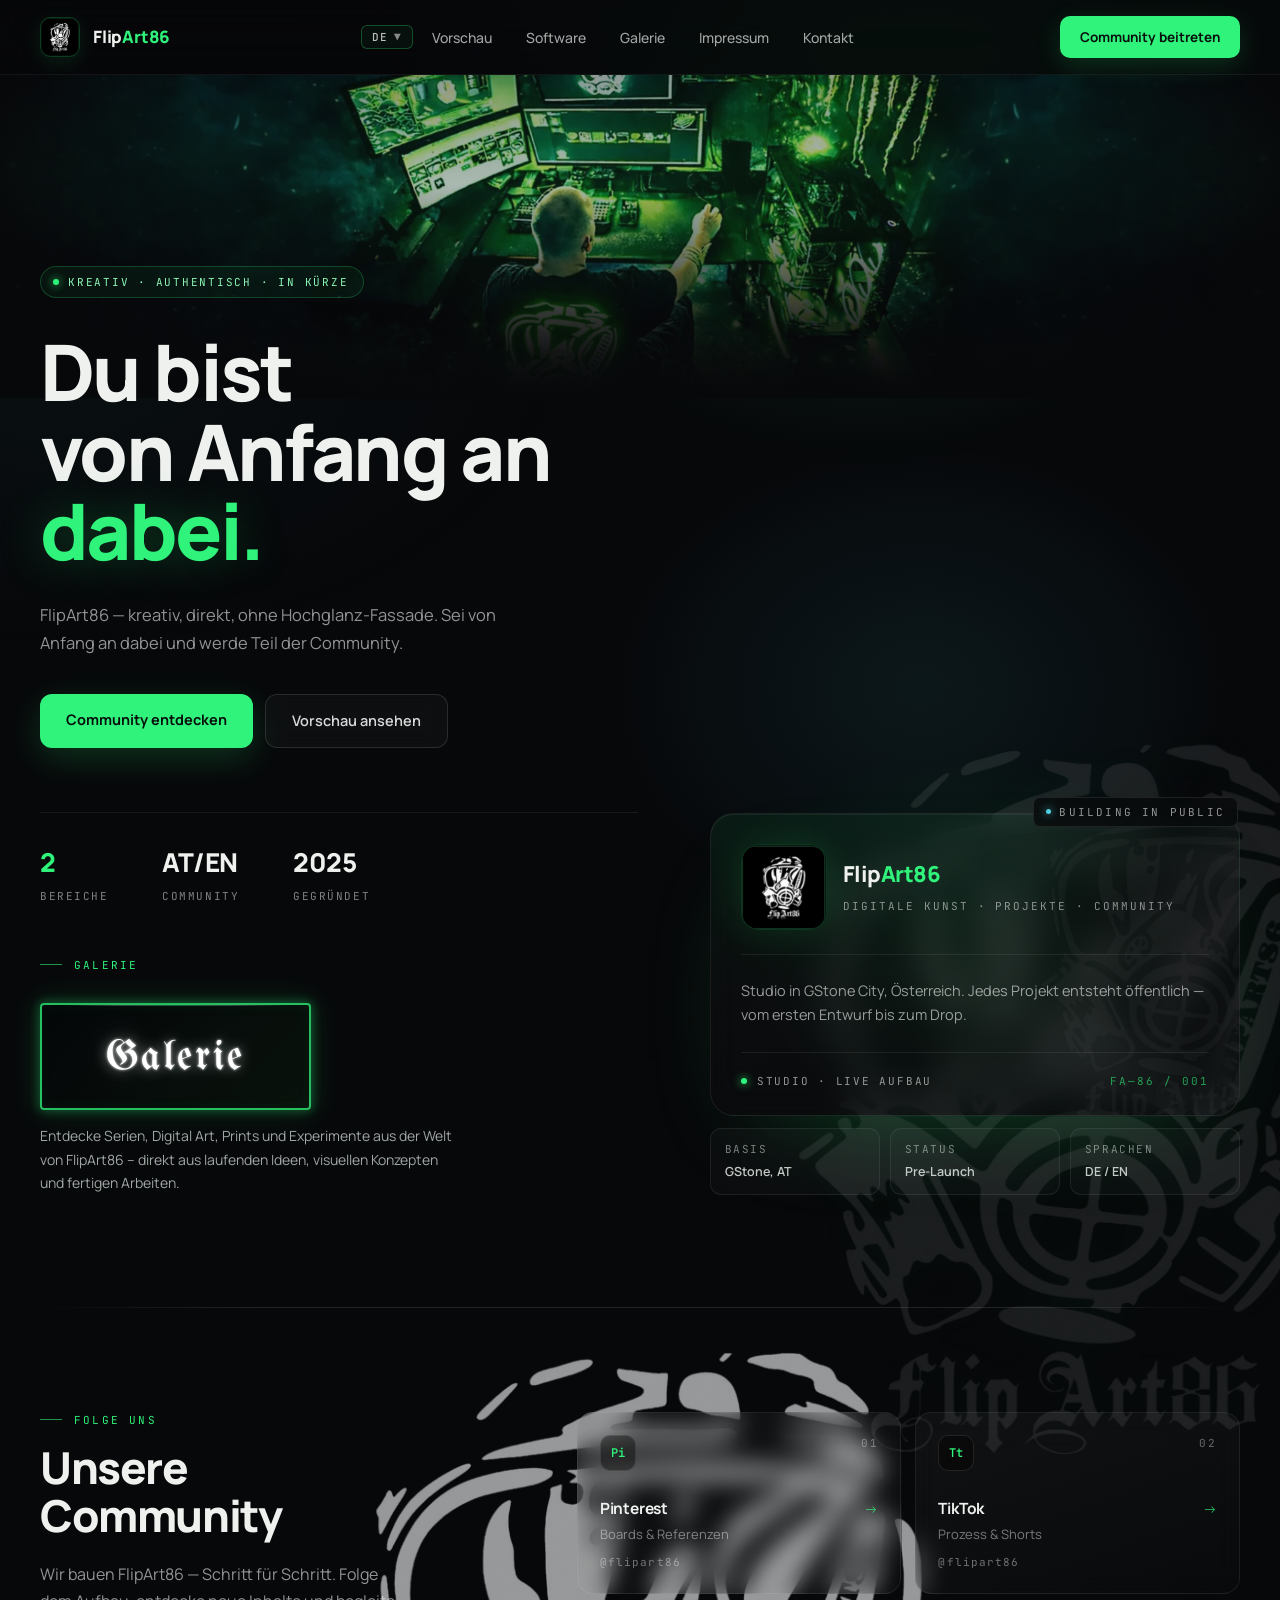
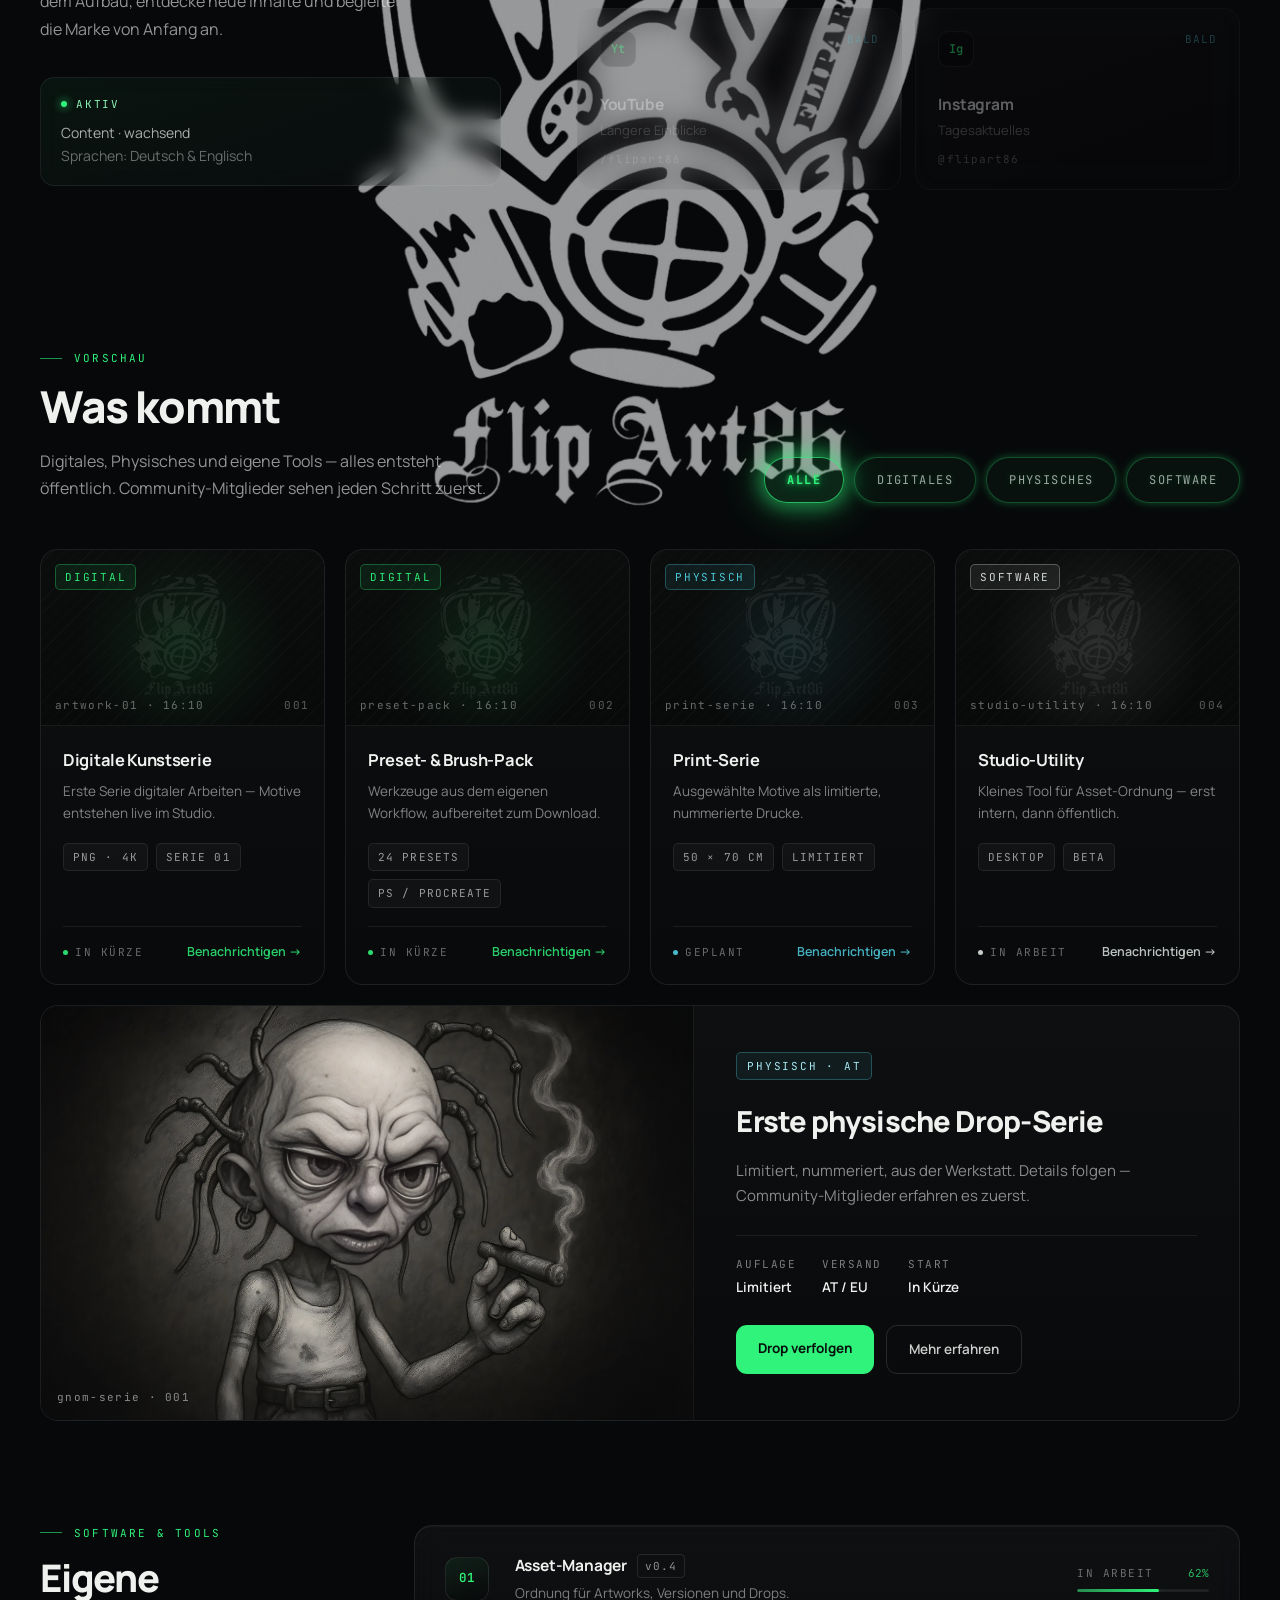
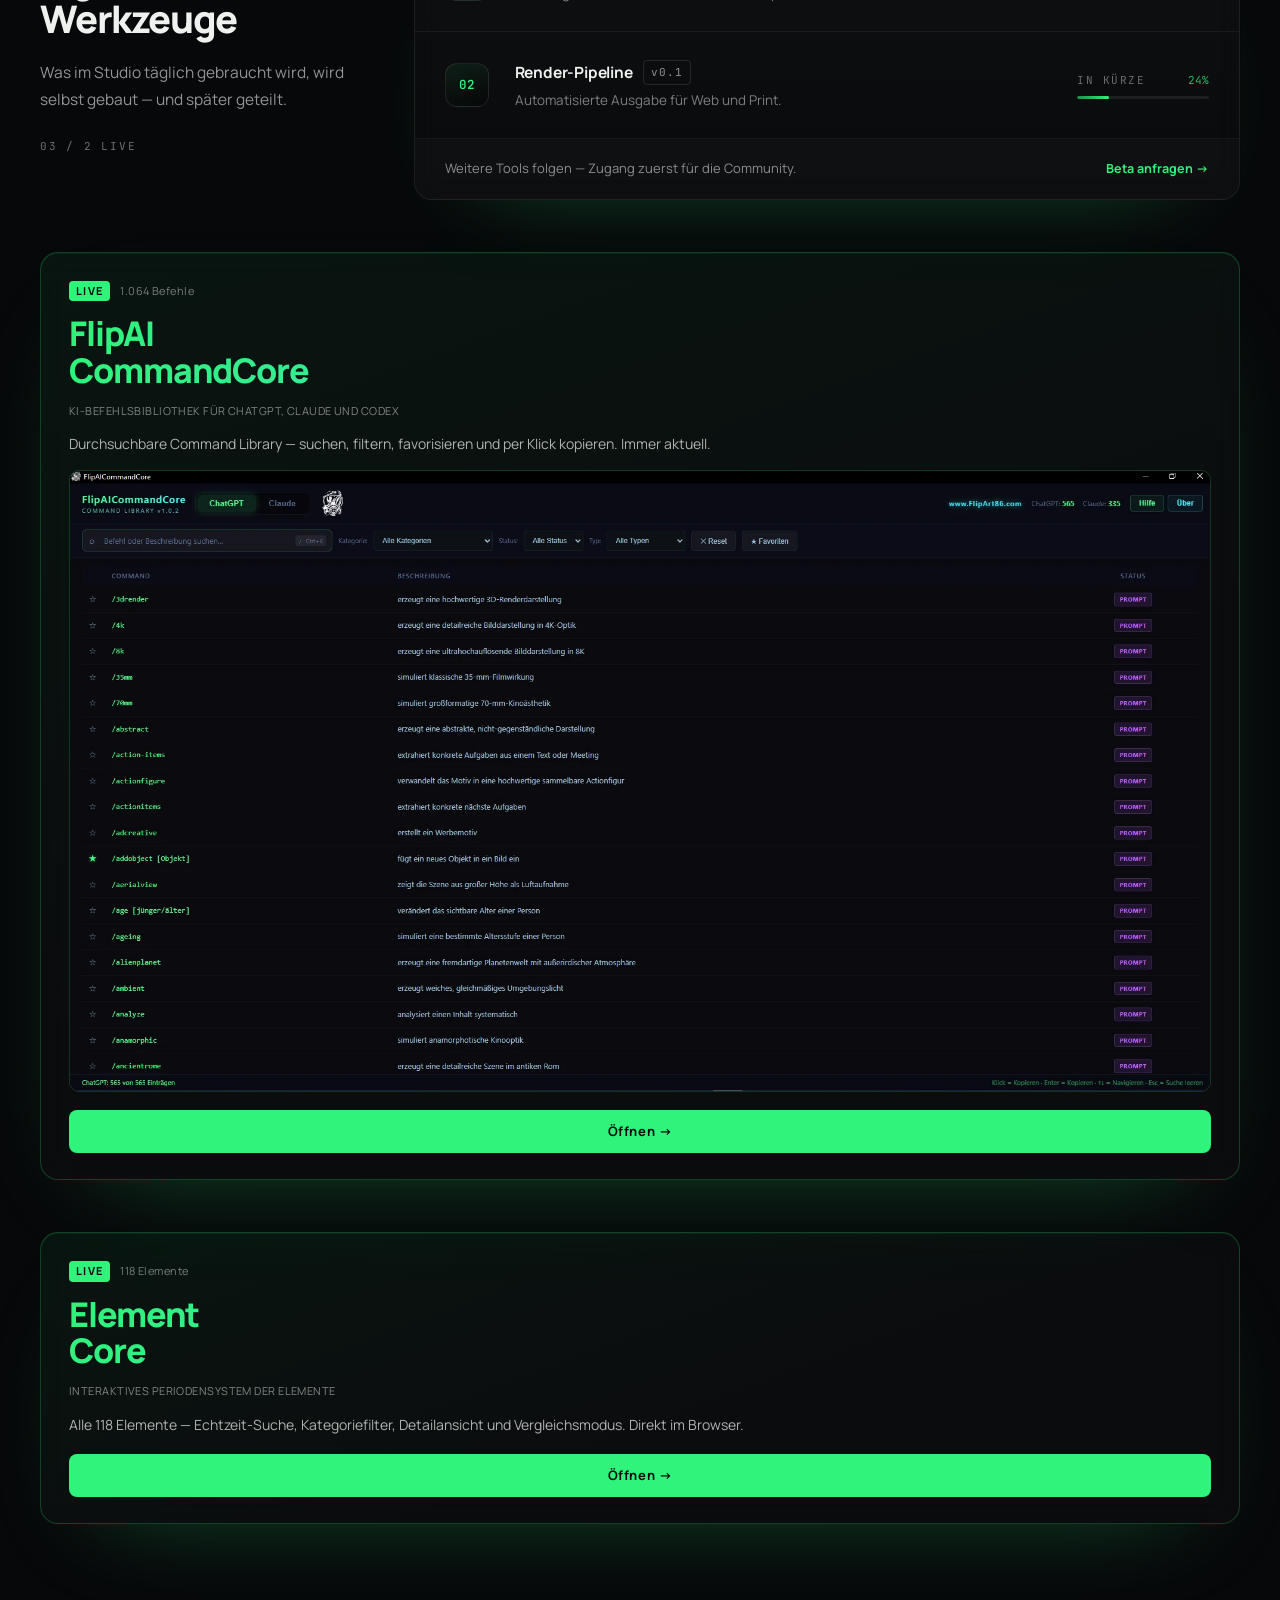
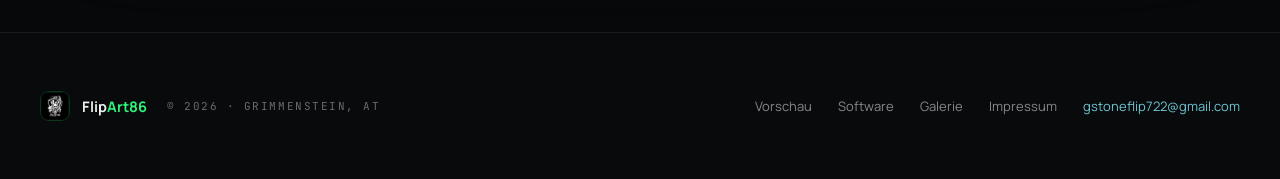
==== commit 8a049cb1: "feat: ElementCore als Browser-App integriert - elementcore/index.html: Electron-Desktop-Version als " ====
--- a/index.html
+++ b/index.html
@@ -429,7 +429,7 @@
       </div>
       <h2 class="section-h2" style="font-size:38px;letter-spacing:-1.2px" data-i18n="tools_h2">Eigene<br>Werkzeuge</h2>
       <p class="section-sub" style="font-size:15.5px;margin-top:20px;max-width:340px" data-i18n="tools_sub">Was im Studio täglich gebraucht wird, wird selbst gebaut — und später geteilt.</p>
-      <div class="tools-count" data-i18n="tools_count">03 / 1 LIVE</div>
+      <div class="tools-count" data-i18n="tools_count">03 / 2 LIVE</div>
     </div>
     <div class="tools-list">
       <div class="tool-row">
@@ -489,6 +489,20 @@
       <p class="cc-card-desc">Durchsuchbare Command Library — suchen, filtern, favorisieren und per Klick kopieren. Immer aktuell.</p>
       <img class="cc-card-img" src="assets/web/commandcore/flipai-commandcore-ui.webp" alt="FlipAICommandCore Screenshot" loading="lazy" width="1912" height="1040">
       <a class="cc-open-btn" href="commandcore/" target="_blank" rel="noopener noreferrer">Öffnen →</a>
+    </div>
+  </div>
+
+  <!-- EC standalone row -->
+  <div class="cc-row">
+    <div class="cc-card">
+      <div class="cc-card-header">
+        <span class="cc-live-badge">LIVE</span>
+        <span class="cc-card-count" data-i18n="ec_card_count">118 Elemente</span>
+      </div>
+      <h3 class="cc-card-title">Element<br>Core</h3>
+      <p class="cc-card-sub" data-i18n="ec_card_sub">Interaktives Periodensystem der Elemente</p>
+      <p class="cc-card-desc" data-i18n="ec_card_desc">Alle 118 Elemente — Echtzeit-Suche, Kategoriefilter, Detailansicht und Vergleichsmodus. Direkt im Browser.</p>
+      <a class="cc-open-btn" href="elementcore/" target="_blank" rel="noopener noreferrer" data-i18n="ec_card_btn">Öffnen →</a>
     </div>
   </div>
 </section>
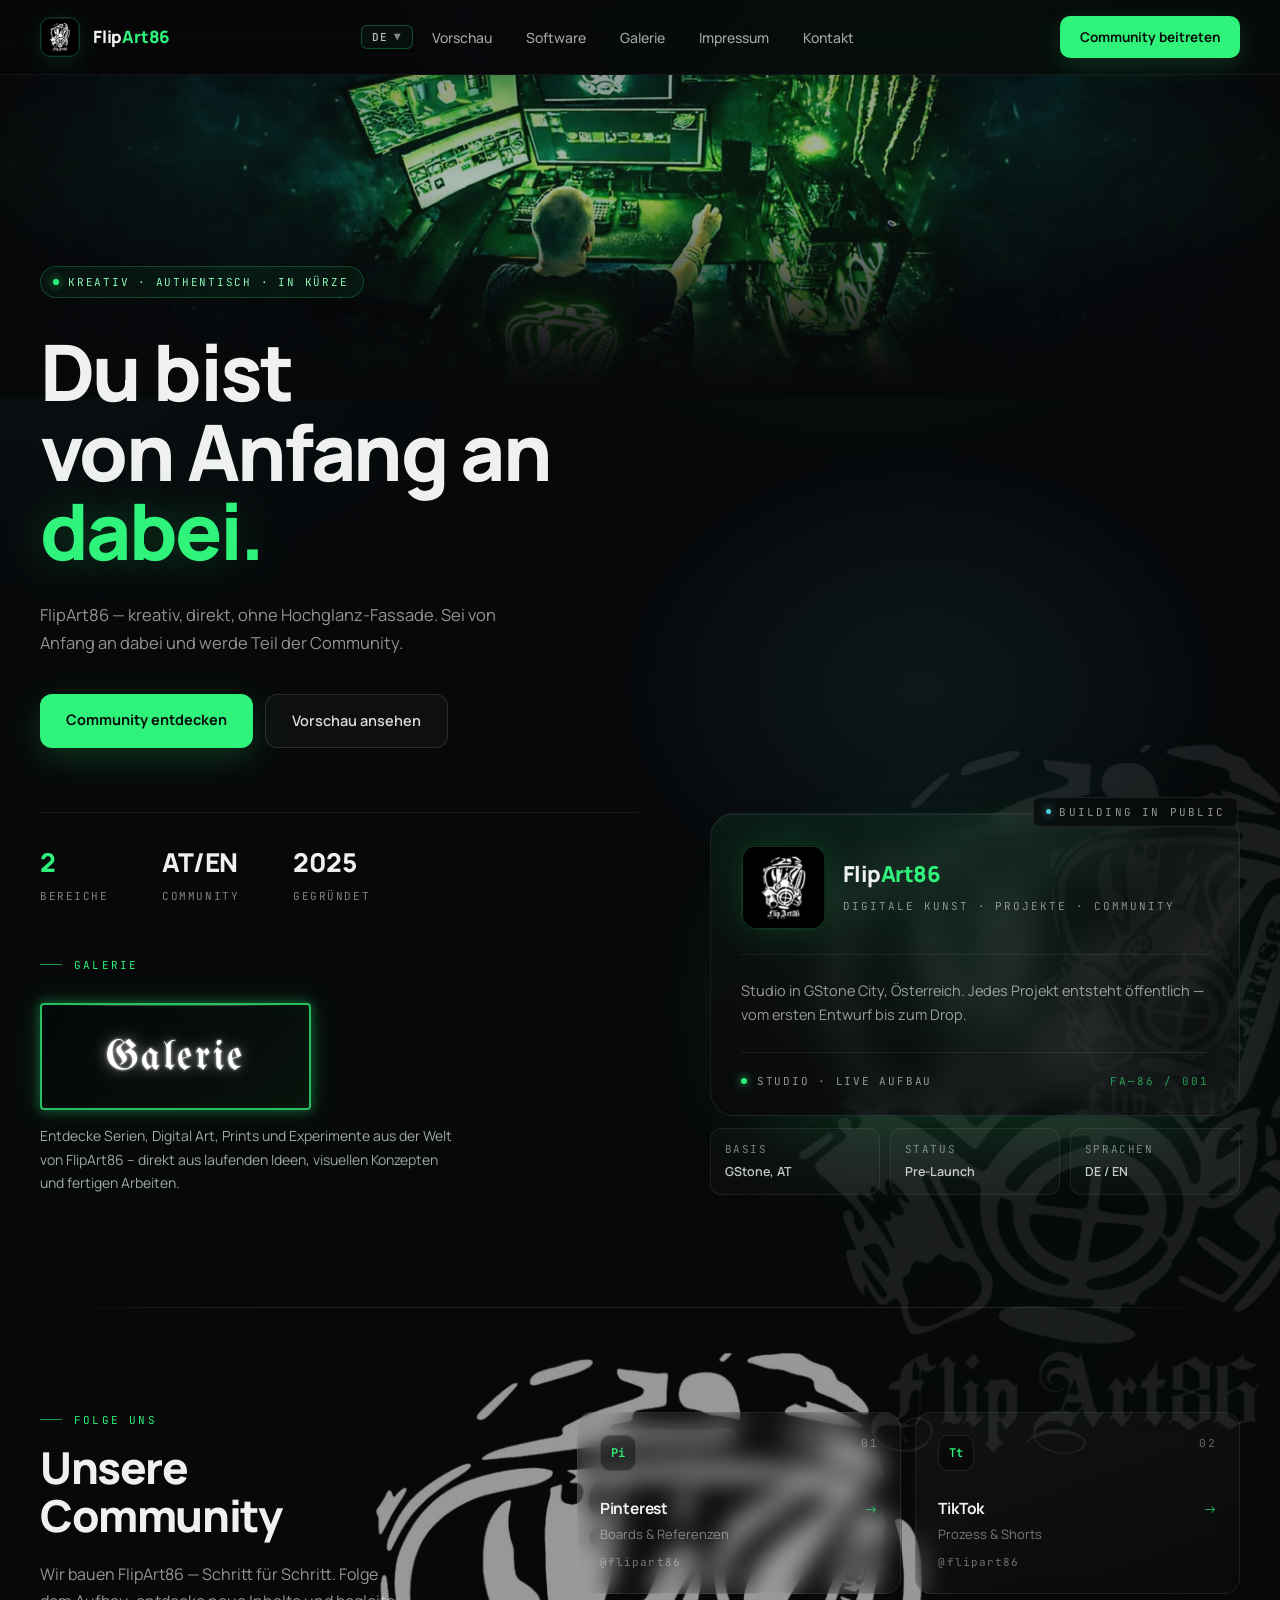
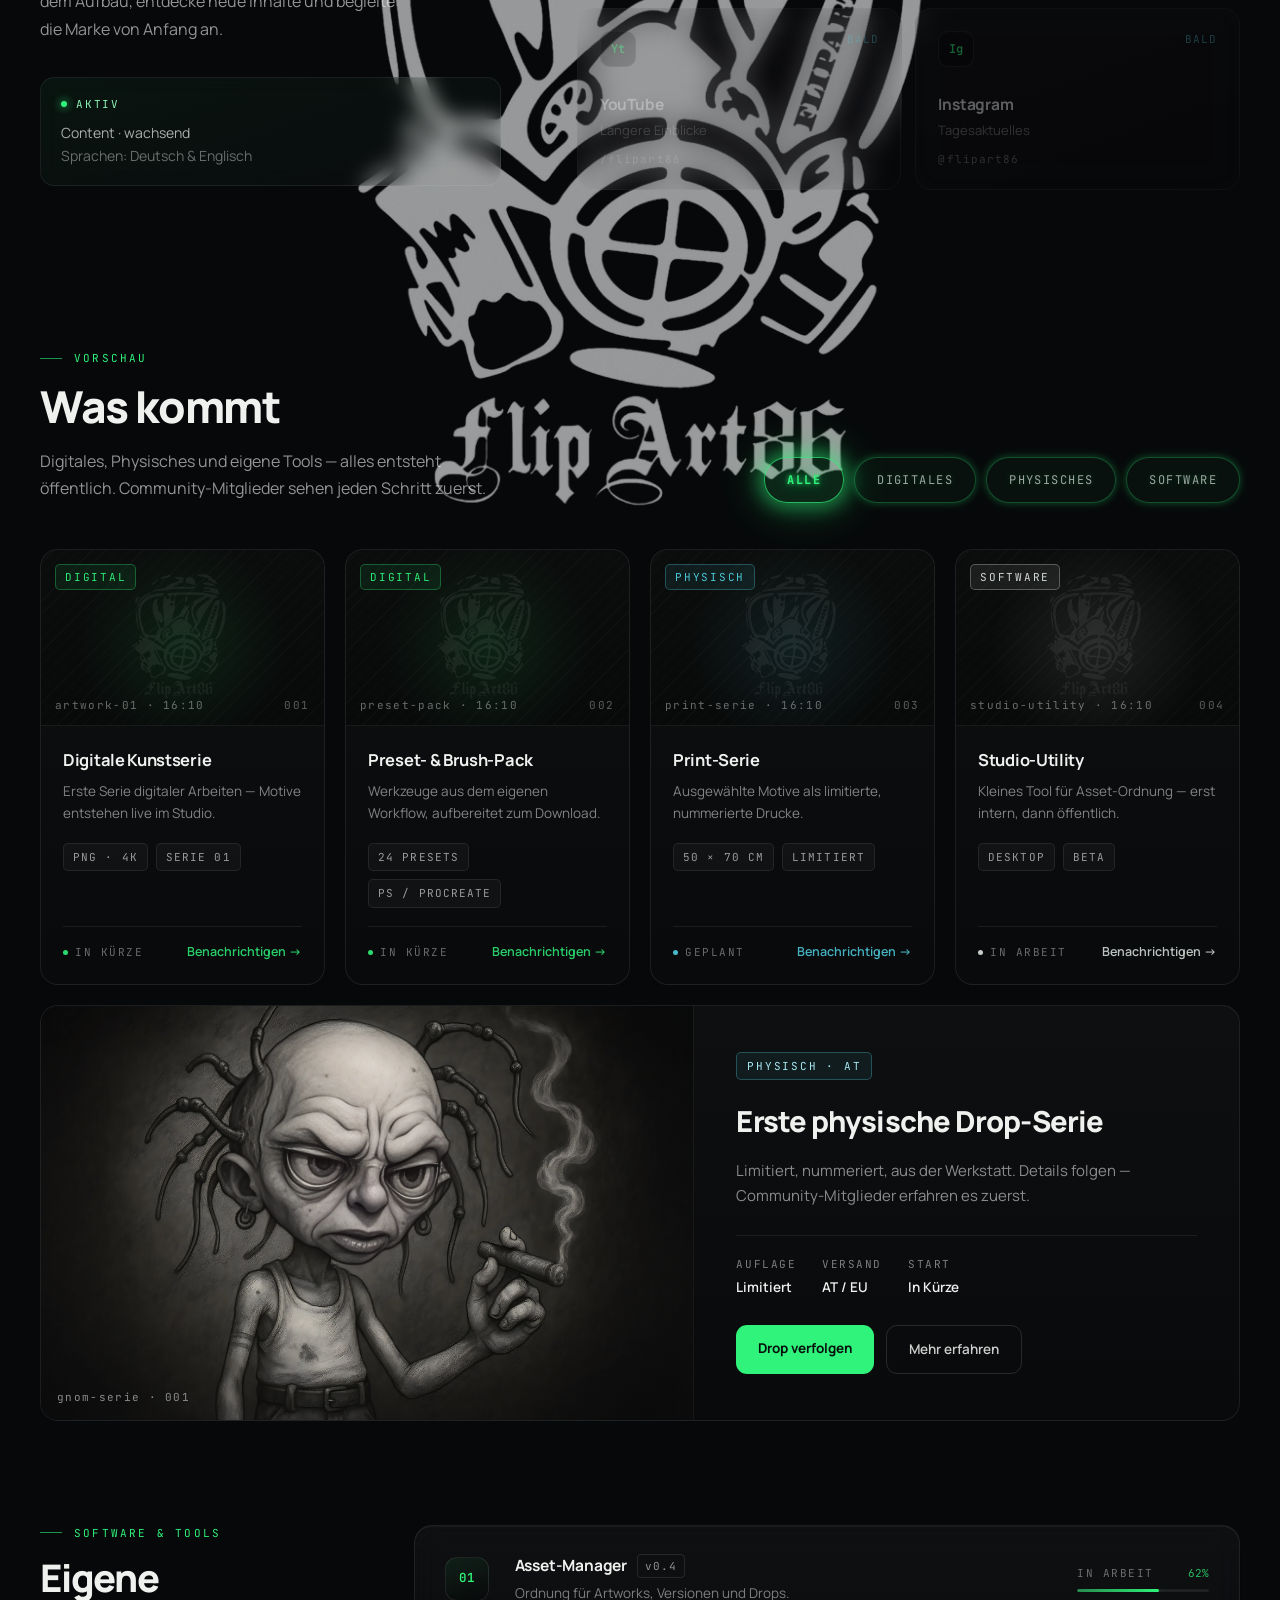
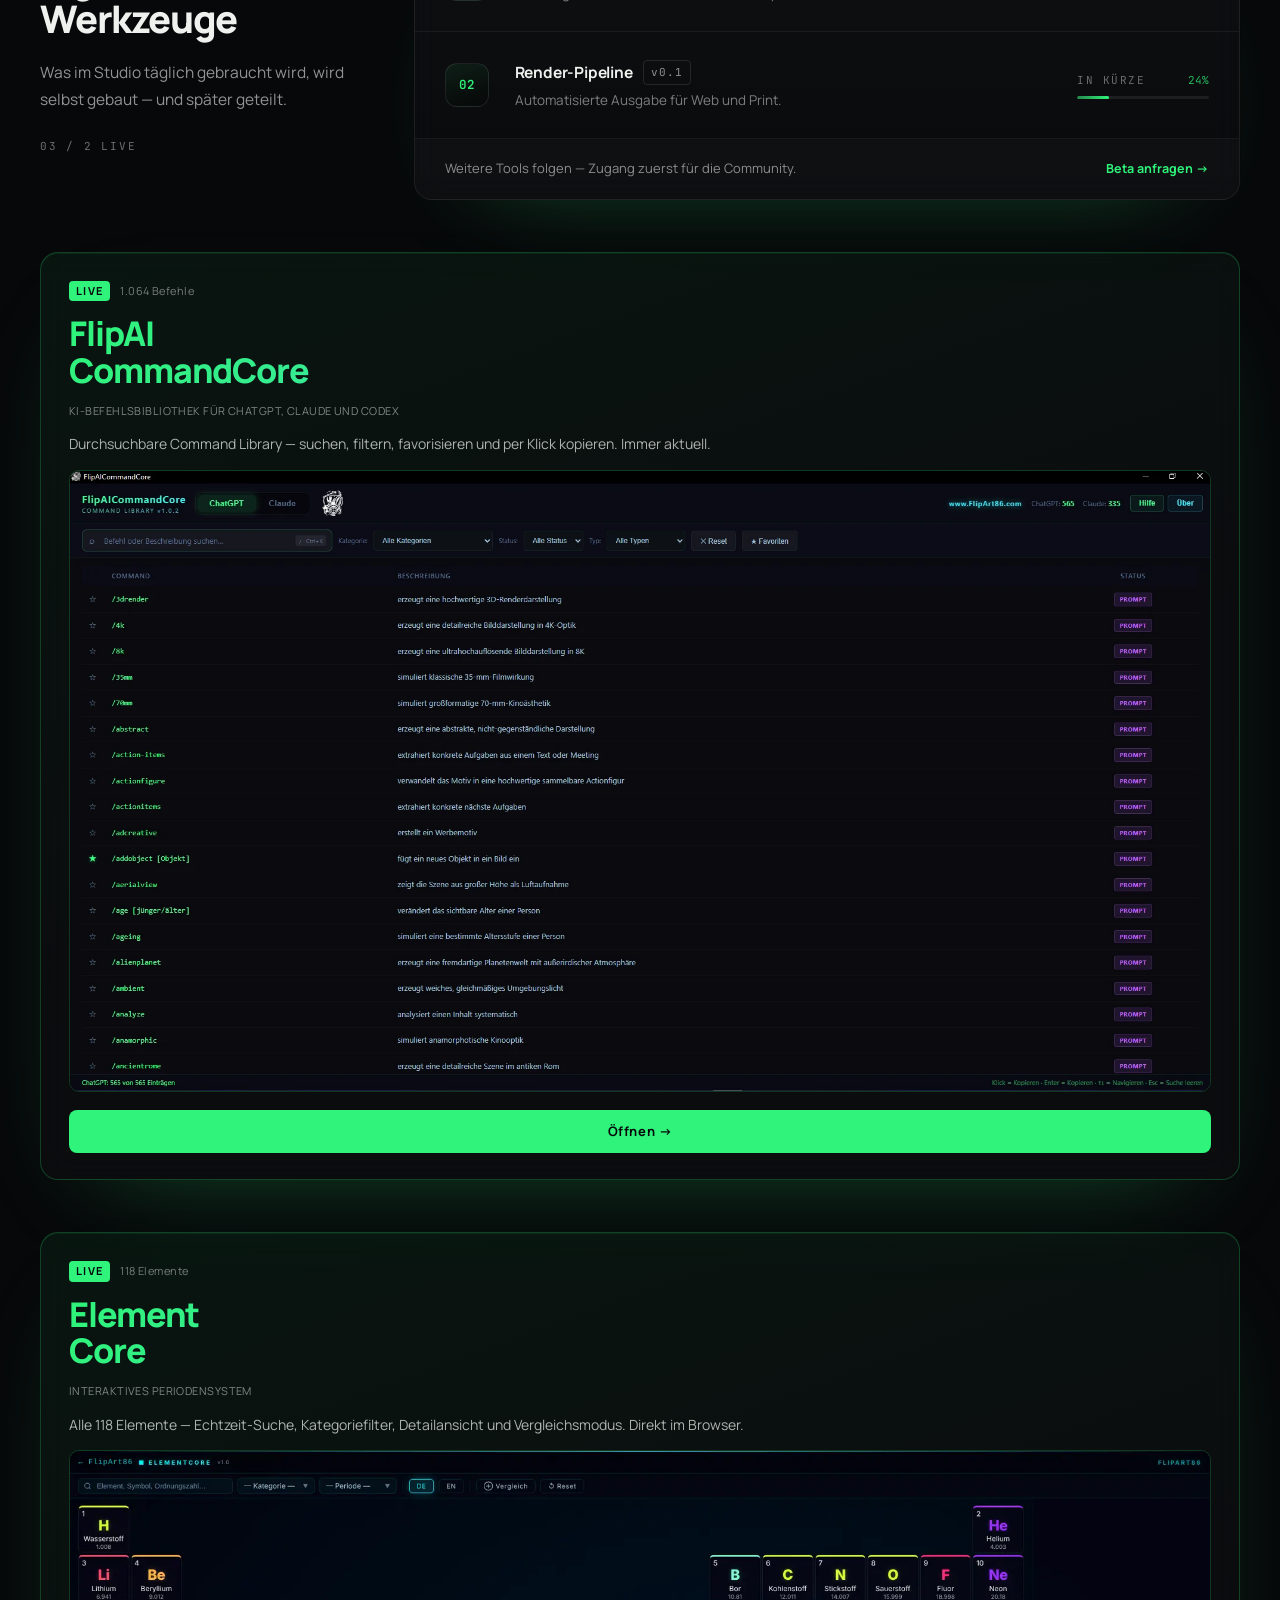
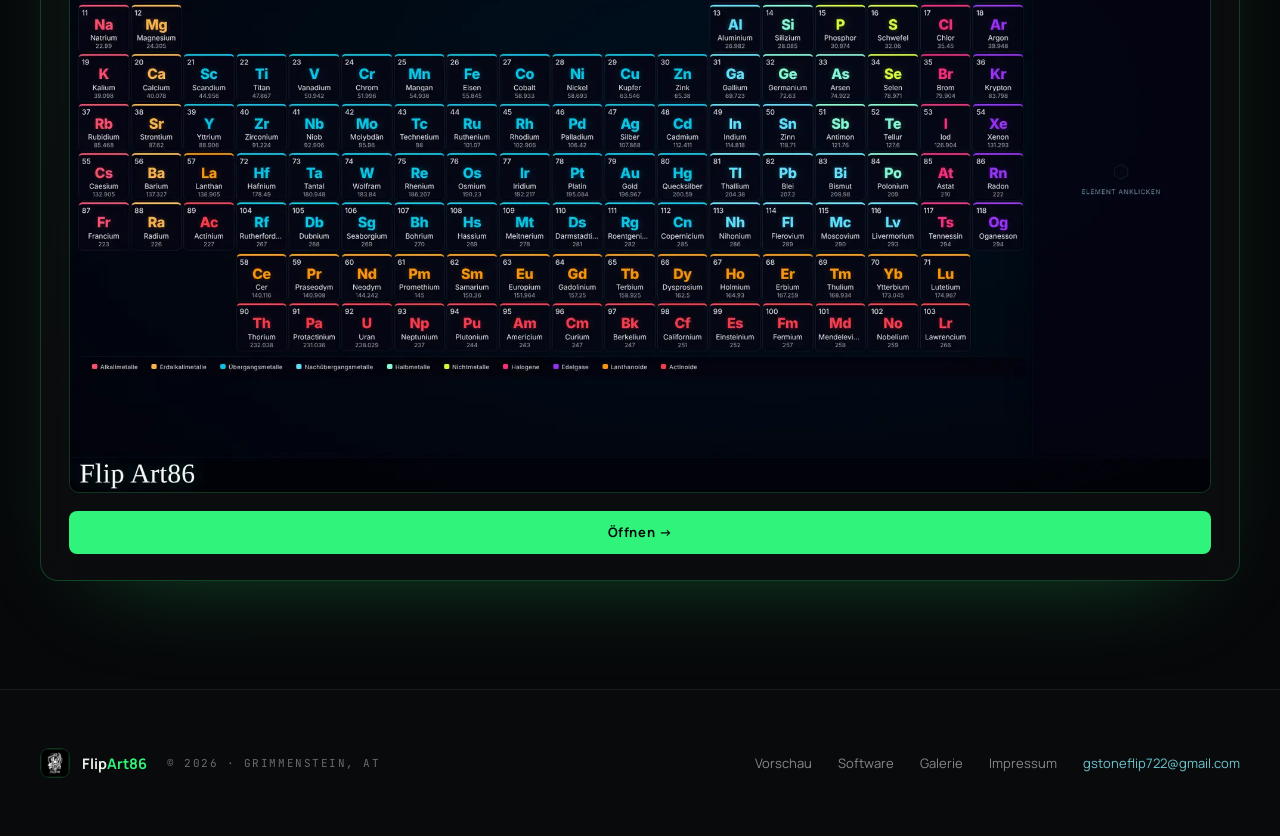
==== commit 7b0723c9: "feat: ElementCore web integration — footer fix + card screenshot - elementcore/index.html: Fix foote" ====
--- a/index.html
+++ b/index.html
@@ -500,8 +500,9 @@
         <span class="cc-card-count" data-i18n="ec_card_count">118 Elemente</span>
       </div>
       <h3 class="cc-card-title">Element<br>Core</h3>
-      <p class="cc-card-sub" data-i18n="ec_card_sub">Interaktives Periodensystem der Elemente</p>
+      <p class="cc-card-sub" data-i18n="ec_card_sub">INTERAKTIVES PERIODENSYSTEM</p>
       <p class="cc-card-desc" data-i18n="ec_card_desc">Alle 118 Elemente — Echtzeit-Suche, Kategoriefilter, Detailansicht und Vergleichsmodus. Direkt im Browser.</p>
+      <img class="cc-card-img" src="assets/web/elementcore/elementcore-ui.webp" alt="ElementCore Screenshot" loading="lazy" width="1912" height="1075">
       <a class="cc-open-btn" href="elementcore/" target="_blank" rel="noopener noreferrer" data-i18n="ec_card_btn">Öffnen →</a>
     </div>
   </div>
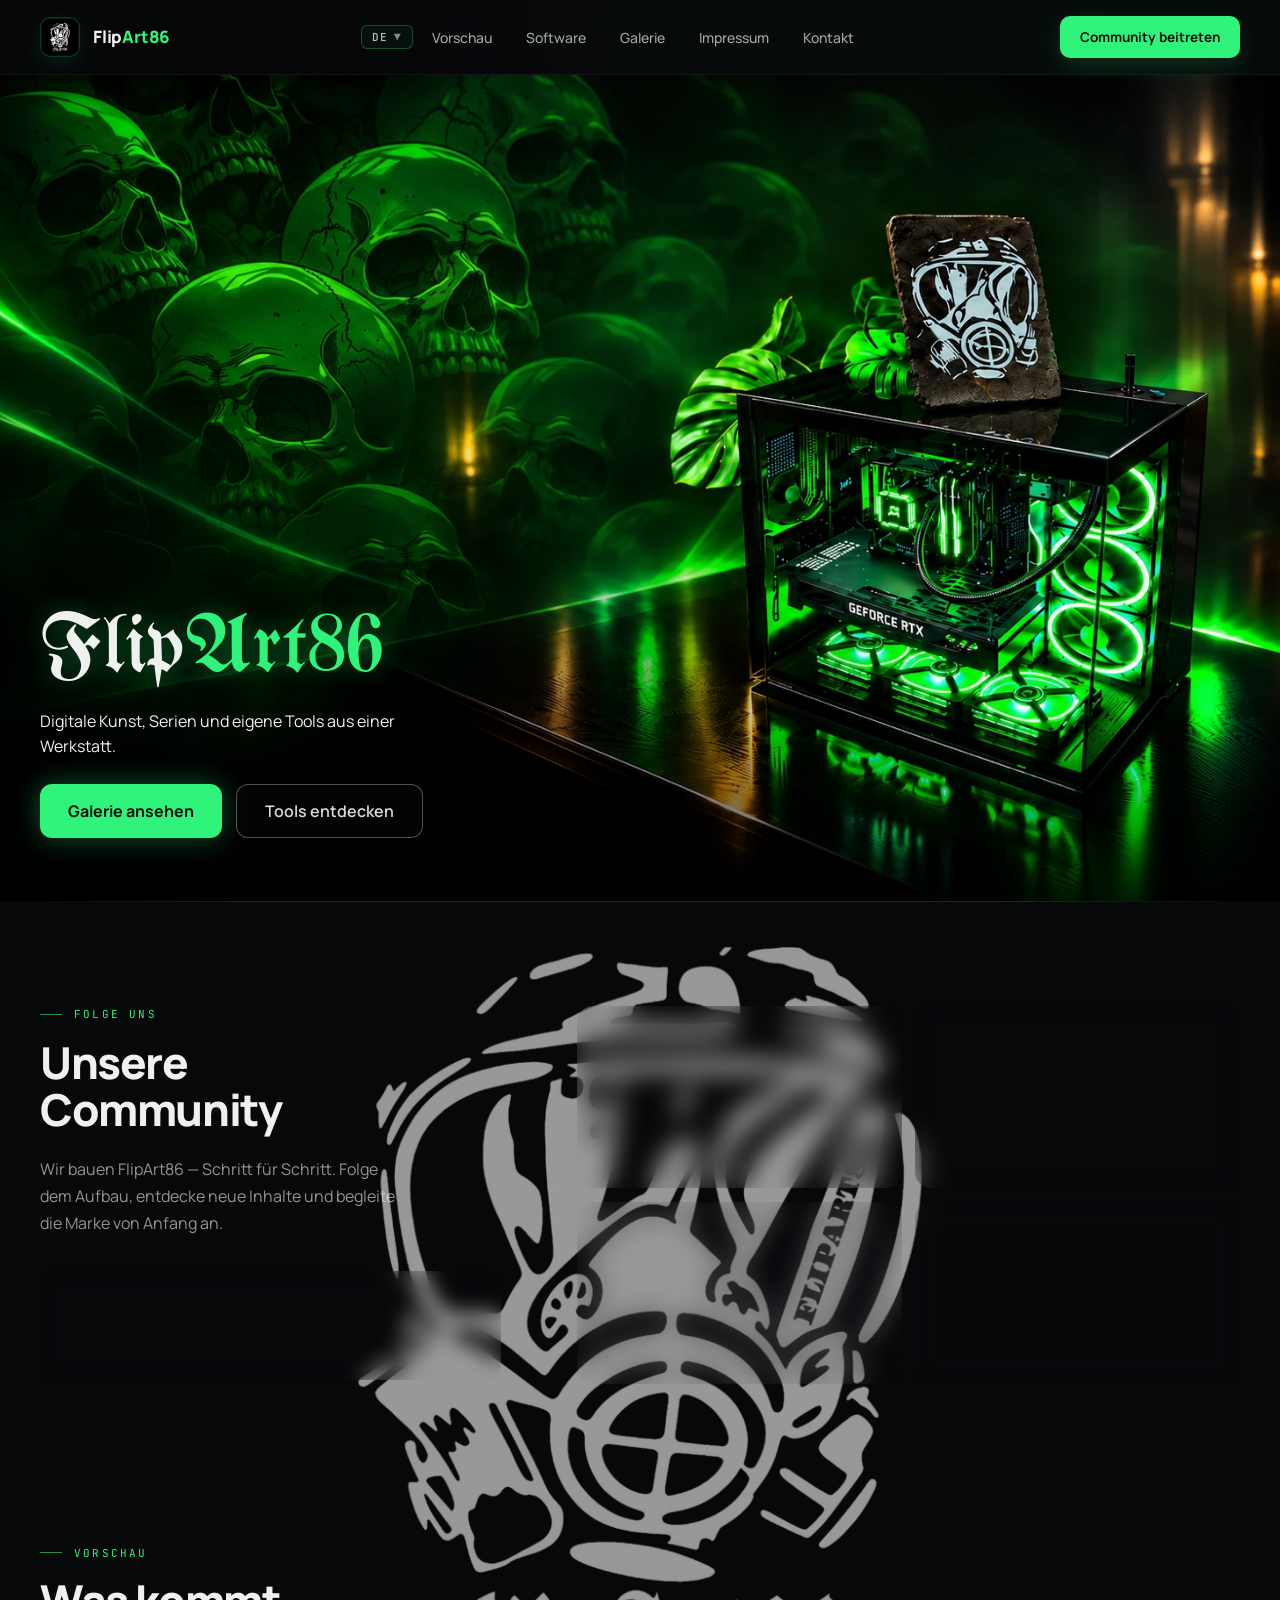
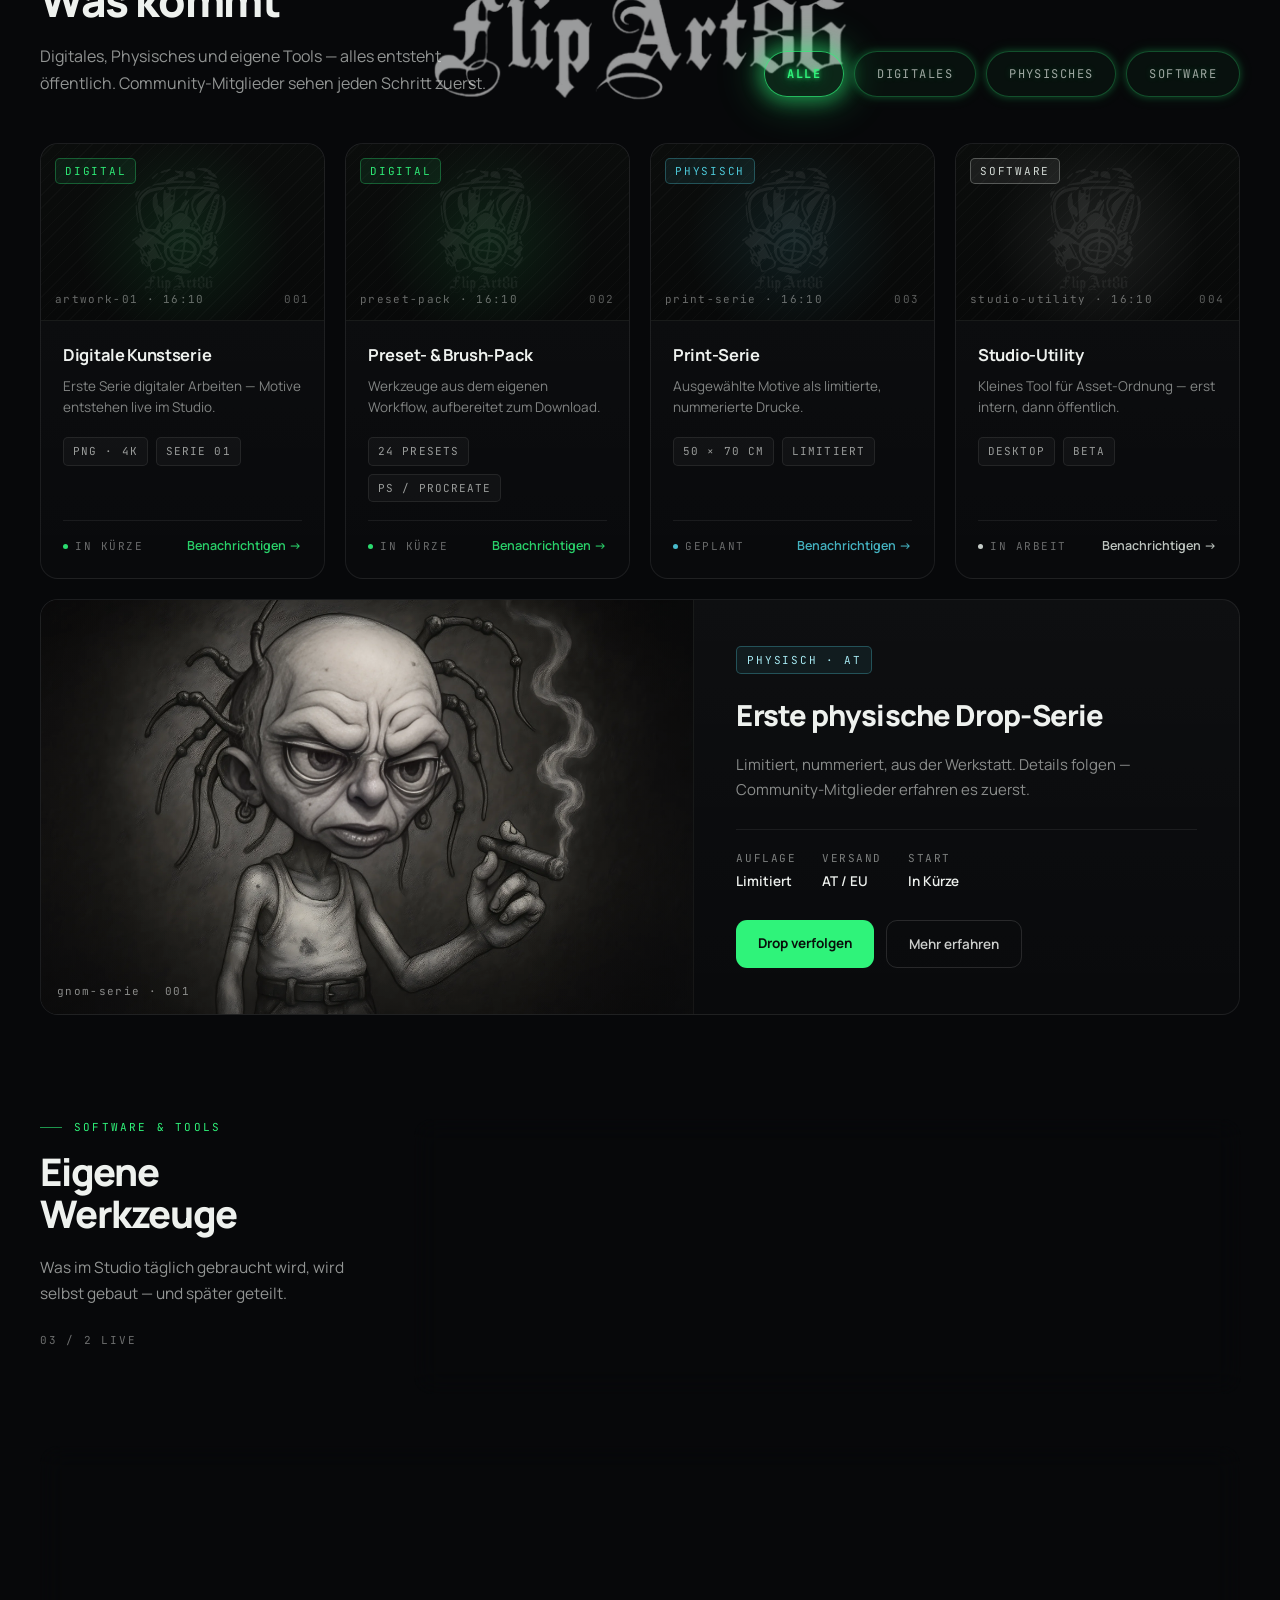
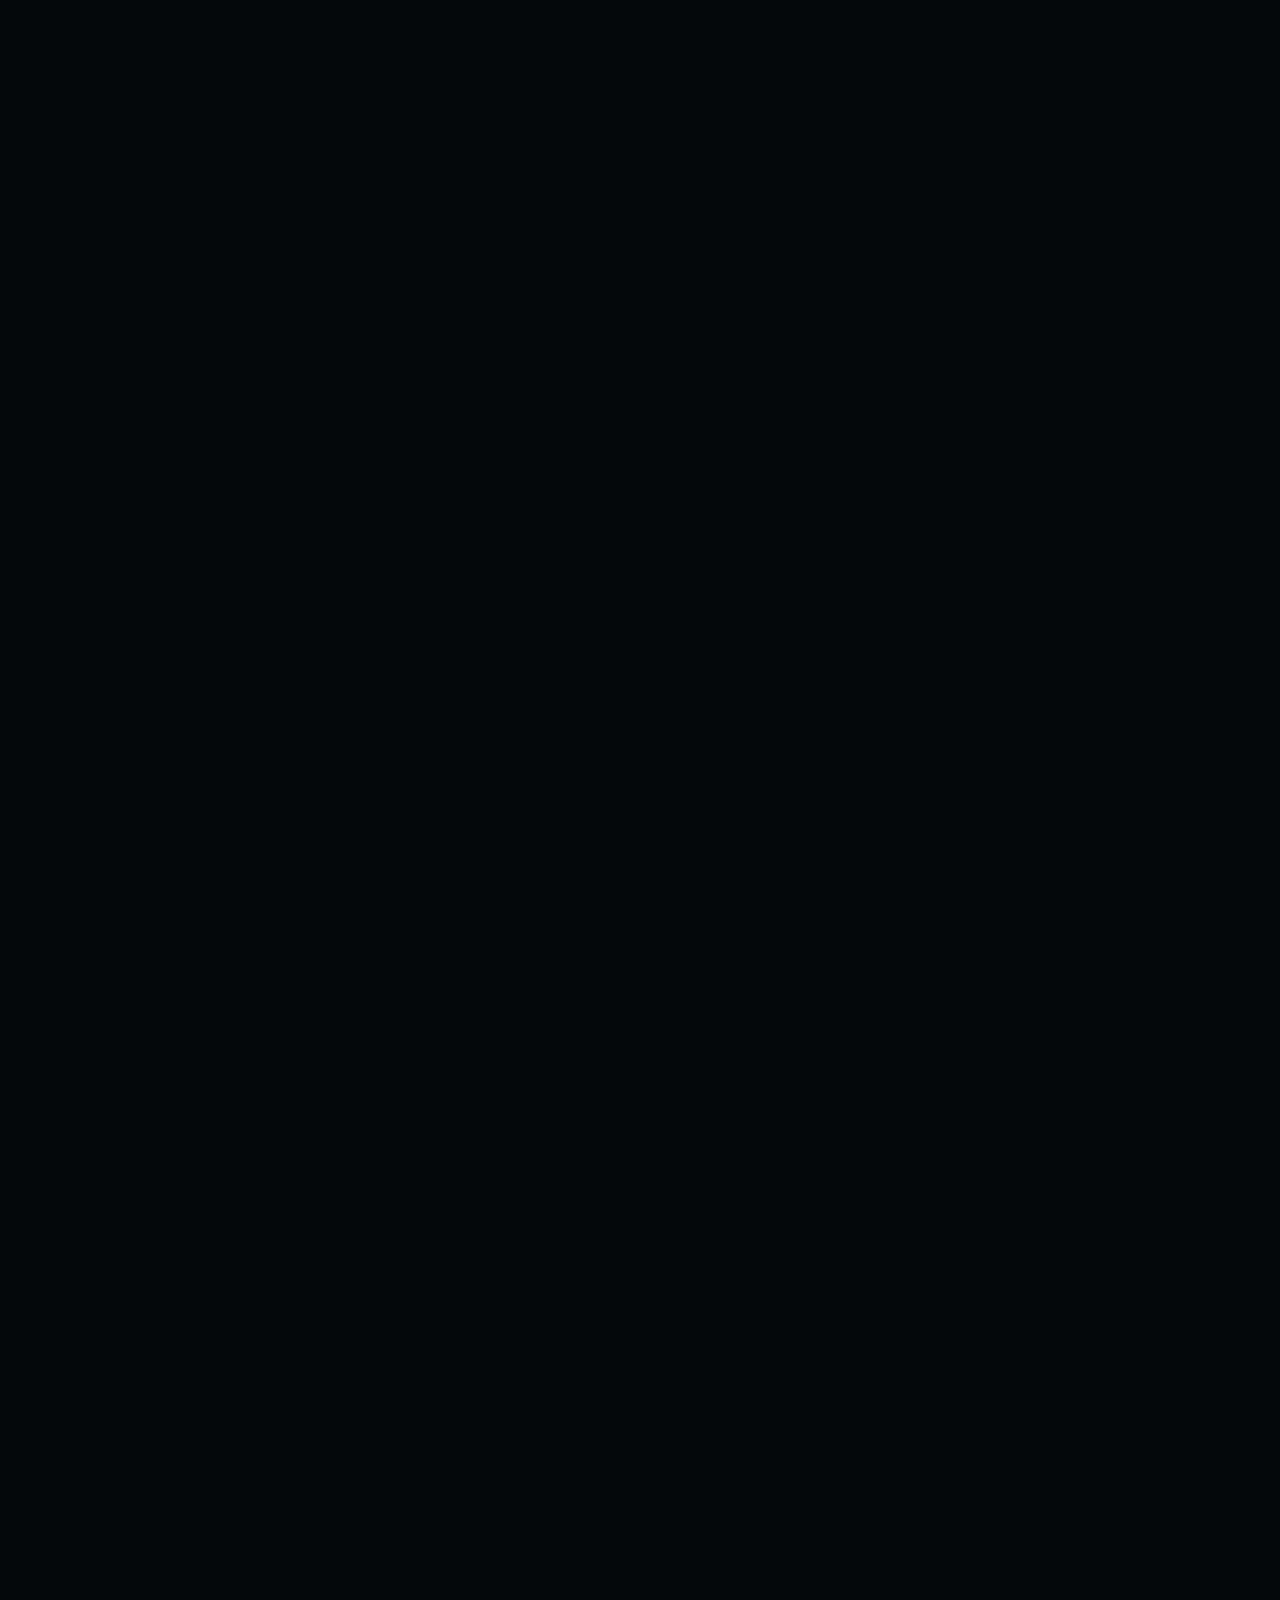
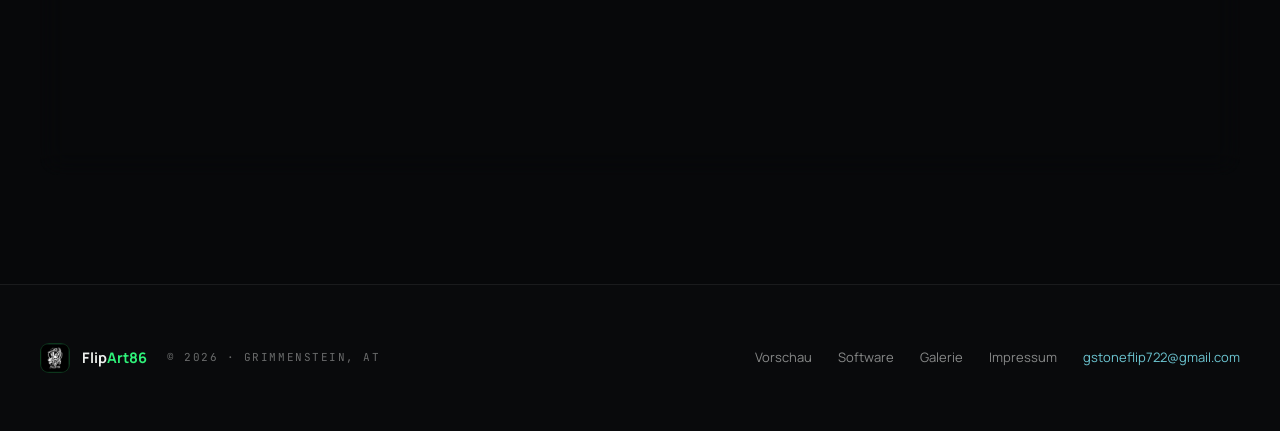
==== commit 95702164: "feat: integrate cinematic hero v2.1 and remove legacy hero Co-Authored-By: Claude Sonnet 5.5 <norepl" ====
--- a/index.html
+++ b/index.html
@@ -22,7 +22,7 @@
 <link rel="icon" type="image/png" href="assets/logo-tile.png">
 <link rel="apple-touch-icon" href="assets/logo-tile.png">
 <link rel="stylesheet" href="styles/style.css">
-<link rel="preload" as="image" href="assets/web/hero-studio.webp">
+<link rel="preload" as="image" href="assets/web/hero-bg-001.webp" fetchpriority="high">
 <script src="scripts/lang.js" defer></script>
 </head>
 <body>
@@ -83,105 +83,37 @@
   </div>
 </div>
 
-<!-- HERO -->
-<section id="main-content" style="position:relative;z-index:1">
-  <!-- HERO BACKGROUND GLOW LAYERS -->
-  <div class="hero-glow-layer hero-glow-1" aria-hidden="true"></div>
-  <div class="hero-glow-layer hero-glow-2" aria-hidden="true"></div>
-  <div class="hero-glow-layer hero-glow-3" aria-hidden="true"></div>
-  <!-- HERO MASK ANIMATION -->
-  <div class="hero-mask-bg" aria-hidden="true">
-    <img src="assets/web/mask-alpha.webp" alt="" class="hero-mask-img">
-  </div>
-  <div class="hero-img-wrap">
-    <img src="assets/web/hero-studio.webp" alt="FlipArt86 Studio">
-    <div class="hero-img-grad-v"></div>
-    <div class="hero-img-grad-h"></div>
-    <div class="hero-img-glow"></div>
-  </div>
-  <div class="hero-content">
-    <!-- Left -->
-    <div class="hero-left">
-      <div class="hero-badge">
-        <span class="hero-badge-dot"></span>
-        <span class="hero-badge-text" data-i18n="hero_badge">Kreativ · Authentisch · In Kürze</span>
-      </div>
-      <h1 class="hero-h1" data-i18n="hero_h1">Du bist<br>von Anfang an<br><span class="accent">dabei.</span></h1>
-      <p class="hero-sub" data-i18n="hero_sub">FlipArt86 — kreativ, direkt, ohne Hochglanz-Fassade. Sei von Anfang an dabei und werde Teil der Community.</p>
-      <div class="hero-actions">
-        <a href="#community" class="btn-primary" data-i18n="hero_btn_primary">Community entdecken</a>
-        <a href="#vorschau" class="btn-ghost" data-i18n="hero_btn_ghost">Vorschau ansehen</a>
-      </div>
-      <div class="hero-stats">
-        <div>
-          <div class="stat-num">2</div>
-          <div class="stat-label" data-i18n="hero_stat_bereiche">Bereiche</div>
-        </div>
-        <div>
-          <div class="stat-num muted">AT/EN</div>
-          <div class="stat-label" data-i18n="hero_stat_community">Community</div>
-        </div>
-        <div>
-          <div class="stat-num muted">2025</div>
-          <div class="stat-label" data-i18n="hero_stat_founded">Gegründet</div>
-        </div>
-      </div>
-      <div class="hero-galerie-wrap">
-        <div class="section-tag">
-          <span class="section-tag-line"></span>
-          <span class="section-tag-label" data-i18n="hero_galerie_label">Galerie</span>
-        </div>
-        <a href="galerie.html" class="hero-galerie-btn" data-i18n="hero_galerie_btn">Galerie</a>
-        <p class="hero-galerie-desc" data-i18n="hero_galerie_desc">Entdecke Serien, Digital Art, Prints und Experimente aus der Welt von FlipArt86 &ndash; direkt aus laufenden Ideen, visuellen Konzepten und fertigen Arbeiten.</p>
-      </div>
-    </div>
-
-    <!-- Right: Studio Card -->
-    <div class="hero-right">
-      <div class="bip-badge">
-        <span class="bip-dot"></span>
-        <span class="bip-text" data-i18n="bip_text">BUILDING IN PUBLIC</span>
-      </div>
-      <div class="studio-card">
-        <img class="studio-card-mask" src="assets/web/mask-alpha.webp" alt="">
-        <div class="studio-card-inner">
-          <div class="studio-logo-row">
-            <div class="studio-logo-img">
-              <img src="assets/web/logo-tile.webp" alt="FlipArt86 Logo">
-            </div>
-            <div>
-              <div class="studio-title">Flip<span>Art86</span></div>
-              <div class="studio-subtitle" data-i18n="studio_subtitle">Digitale Kunst · Projekte · Community</div>
-            </div>
-          </div>
-          <div class="card-divider"></div>
-          <div class="studio-desc" data-i18n="studio_desc">Studio in GStone City, Österreich. Jedes Projekt entsteht öffentlich — vom ersten Entwurf bis zum Drop.</div>
-          <div class="studio-card-footer">
-            <div class="studio-live">
-              <span class="live-dot"></span>
-              <span class="live-label" data-i18n="studio_live">STUDIO · LIVE AUFBAU</span>
-            </div>
-            <span class="studio-id">FA—86 / 001</span>
-          </div>
-        </div>
-      </div>
-      <div class="studio-meta">
-        <div class="meta-item">
-          <div class="meta-key" data-i18n="meta_base">Basis</div>
-          <div class="meta-val">GStone, AT</div>
-        </div>
-        <div class="meta-item">
-          <div class="meta-key" data-i18n="meta_status">Status</div>
-          <div class="meta-val">Pre-Launch</div>
-        </div>
-        <div class="meta-item">
-          <div class="meta-key" data-i18n="meta_lang">Sprachen</div>
-          <div class="meta-val">DE / EN</div>
-        </div>
-      </div>
+<!-- HERO (V2.1 Cinematic Art) -->
+<section id="main-content" class="hx-hero" aria-labelledby="hx-title">
+  <div class="hx-scene">
+    <div class="hx-frame">
+      <img src="assets/web/hero-bg-001.webp" width="1672" height="941" fetchpriority="high" alt="Neonbeleuchteter schwarz-grüner Gaming-PC mit Glasgehäuse auf einer spiegelnden Fläche, darauf eine Platte mit Gasmasken-Motiv, im Hintergrund grün leuchtende Totenköpfe und Lichtstrahlen.">
+      <img class="hx-bloom" src="assets/web/hero-bg-001.webp" width="1672" height="941" alt="" aria-hidden="true">
+    </div>
+  </div>
+  <div class="hx-shade" aria-hidden="true"></div>
+  <div class="hx-copy">
+    <h1 class="hx-title" id="hx-title">Flip<b>Art86</b></h1>
+    <p class="hx-lead" data-i18n="hero_lead">Digitale Kunst, Serien und eigene Tools aus einer Werkstatt.</p>
+    <div class="hx-acts">
+      <a href="galerie.html" class="btn-primary" data-i18n="hero_btn_gallery">Galerie ansehen</a>
+      <a href="#tools" class="btn-ghost" data-i18n="hero_btn_tools">Tools entdecken</a>
     </div>
   </div>
 </section>
+<script>
+/* Hero-Animationen pausieren, wenn der Hero nicht sichtbar oder der Tab verborgen ist. */
+(function () {
+  var hero = document.getElementById('main-content');
+  if (!hero) return;
+  var inView = true;
+  function update() { hero.classList.toggle('hx-off', !inView || document.hidden); }
+  if ('IntersectionObserver' in window) {
+    new IntersectionObserver(function (e) { inView = e[0].isIntersecting; update(); }).observe(hero);
+  }
+  document.addEventListener('visibilitychange', update);
+})();
+</script>
 
 <div class="section-divider"><div class="section-divider-line"></div></div>
 
--- a/styles/style.css
+++ b/styles/style.css
@@ -82,51 +82,6 @@
 }
 .nav-cta:hover { background: #5cff9b; box-shadow: 0 10px 32px rgba(47,243,122,.28); color: #08100b; }
 
-/* ---- HERO ---- */
-.hero-img-wrap {
-  position: relative; width: 100%;
-  aspect-ratio: 1792/452; max-height: 620px; overflow: hidden; pointer-events: none;
-}
-.hero-img-wrap img {
-  position: absolute; inset: 0; width: 100%; height: 100%;
-  object-fit: cover; object-position: 50% 34%;
-}
-.hero-img-grad-v {
-  position: absolute; inset: 0;
-  background: linear-gradient(180deg, rgba(7,8,10,.42) 0%, rgba(7,8,10,.30) 34%, rgba(7,8,10,.82) 74%, #07080a 100%);
-}
-.hero-img-grad-h {
-  position: absolute; inset: 0;
-  background: linear-gradient(90deg, #07080a 0%, rgba(7,8,10,.55) 12%, rgba(7,8,10,0) 30%, rgba(7,8,10,0) 70%, rgba(7,8,10,.6) 88%, #07080a 100%);
-}
-.hero-img-glow {
-  position: absolute; inset: 0;
-  background: radial-gradient(80% 70% at 50% 28%, rgba(47,243,122,.10), transparent 70%);
-}
-.hero-content {
-  position: relative; max-width: 1280px; margin: -132px auto 0;
-  padding: 0 40px 112px;
-  display: grid; grid-template-columns: minmax(0,1.06fr) minmax(0,.94fr);
-  gap: 72px; align-items: end; z-index: 2;
-}
-.hero-left { position: relative; z-index: 2; }
-.hero-badge {
-  display: inline-flex; align-items: center; gap: 9px;
-  padding: 7px 15px 7px 12px; border-radius: 999px;
-  border: 1px solid rgba(47,243,122,.22); background: rgba(47,243,122,.05); margin-bottom: 34px;
-}
-.hero-badge-dot {
-  width: 6px; height: 6px; border-radius: 50%; background: var(--green);
-  box-shadow: 0 0 9px var(--green); animation: pulse 2.8s ease-in-out infinite; flex-shrink: 0;
-}
-.hero-badge-text {
-  font-family: 'JetBrains Mono', monospace;
-  font-size: 11px; letter-spacing: .16em; text-transform: uppercase; color: #8bf5b6;
-}
-.hero-h1 { margin: 0; font-size: 78px; line-height: 1.02; font-weight: 800; letter-spacing: -2.6px; }
-.hero-h1 .accent { color: var(--green); text-shadow: 0 0 46px rgba(47,243,122,.26); }
-.hero-sub { margin: 30px 0 0; max-width: 460px; font-size: 16.5px; line-height: 1.68; color: var(--text2); }
-.hero-actions { display: flex; gap: 12px; margin-top: 38px; flex-wrap: wrap; }
 .btn-primary {
   font-size: 14.5px; font-weight: 700; color: #08100b; background: var(--green);
   padding: 15px 26px; border-radius: 12px; box-shadow: 0 10px 34px rgba(47,243,122,.18);
@@ -140,62 +95,10 @@
   transition: border-color .16s, background .16s, color .16s; display: inline-block;
 }
 .btn-ghost:hover { border-color: rgba(255,255,255,.3); background: rgba(255,255,255,.06); color: #fff; }
-.hero-stats {
-  display: flex; gap: 54px; margin-top: 64px; padding-top: 30px;
-  border-top: 1px solid rgba(255,255,255,.065); flex-wrap: wrap;
-}
-.stat-num { font-size: 26px; font-weight: 800; color: var(--green); letter-spacing: -.5px; }
-.stat-num.muted { color: var(--text); }
-.stat-num .dim { color: rgba(238,241,238,.38); }
 .stat-label {
   font-family: 'JetBrains Mono', monospace; font-size: 11px;
   letter-spacing: .14em; text-transform: uppercase; color: var(--text3); margin-top: 6px;
 }
-
-/* Hero right */
-.hero-right { position: relative; }
-.bip-badge {
-  position: absolute; top: -16px; right: 2px; z-index: 4;
-  display: inline-flex; align-items: center; gap: 8px; padding: 6px 12px;
-  border-radius: 7px; border: 1px solid rgba(255,255,255,.09);
-  background: rgba(9,11,12,.85); backdrop-filter: blur(8px);
-}
-.bip-dot { width: 5px; height: 5px; border-radius: 50%; background: var(--cyan); box-shadow: 0 0 8px var(--cyan); flex-shrink: 0; }
-.bip-text { font-family: 'JetBrains Mono', monospace; font-size: 11px; letter-spacing: .2em; color: rgba(238,241,238,.6); }
-.studio-card {
-  position: relative; border-radius: 24px; border: 1px solid rgba(255,255,255,.075);
-  background: linear-gradient(165deg, rgba(47,243,122,.07), rgba(255,255,255,.02) 45%, rgba(255,255,255,.012));
-  backdrop-filter: blur(16px); overflow: hidden;
-  box-shadow: 0 40px 110px -60px rgba(47,243,122,.35), inset 0 1px 0 rgba(255,255,255,.05);
-}
-.studio-card-mask { position: absolute; right: -16%; bottom: -8%; height: 118%; opacity: .05; pointer-events: none; }
-.studio-card-inner { position: relative; padding: 30px 30px 26px; display: flex; flex-direction: column; gap: 24px; }
-.studio-logo-row { display: flex; align-items: center; gap: 16px; }
-.studio-logo-img {
-  width: 86px; height: 86px; border-radius: 18px; overflow: hidden; background: #050605;
-  border: 1px solid rgba(47,243,122,.2); box-shadow: 0 0 40px rgba(47,243,122,.14); flex-shrink: 0;
-}
-.studio-logo-img img { width: 100%; height: 100%; object-fit: cover; display: block; }
-.studio-title { font-size: 22px; font-weight: 800; letter-spacing: -.5px; }
-.studio-title span { color: var(--green); }
-.studio-subtitle {
-  font-family: 'JetBrains Mono', monospace; font-size: 11px;
-  letter-spacing: .18em; text-transform: uppercase; color: rgba(238,241,238,.55); margin-top: 7px;
-}
-.card-divider { height: 1px; background: rgba(255,255,255,.07); }
-.studio-desc { font-size: 14.5px; line-height: 1.7; color: rgba(238,241,238,.62); }
-.studio-card-footer {
-  display: flex; align-items: center; justify-content: space-between;
-  gap: 16px; padding-top: 20px; border-top: 1px solid rgba(255,255,255,.07);
-}
-.studio-live { display: flex; align-items: center; gap: 10px; }
-.live-dot { width: 6px; height: 6px; border-radius: 50%; background: var(--green); box-shadow: 0 0 9px var(--green); animation: pulse 2.8s ease-in-out infinite; }
-.live-label { font-family: 'JetBrains Mono', monospace; font-size: 11px; letter-spacing: .16em; color: rgba(238,241,238,.6); }
-.studio-id { font-family: 'JetBrains Mono', monospace; font-size: 11px; letter-spacing: .18em; color: rgba(47,243,122,.62); }
-.studio-meta { display: grid; grid-template-columns: repeat(3,1fr); gap: 10px; margin-top: 12px; }
-.meta-item { padding: 12px 14px; border-radius: 11px; border: 1px solid rgba(255,255,255,.07); background: rgba(255,255,255,.022); }
-.meta-key { font-family: 'JetBrains Mono', monospace; font-size: 11px; letter-spacing: .14em; text-transform: uppercase; color: rgba(238,241,238,.5); }
-.meta-val { font-size: 12.5px; font-weight: 600; color: rgba(238,241,238,.82); margin-top: 5px; }
 
 /* ---- DIVIDER ---- */
 .section-divider { max-width: 1280px; margin: 0 auto; padding: 0 40px; }
@@ -575,9 +478,6 @@
 
 /* ---- RESPONSIVE ---- */
 @media (max-width: 1024px) {
-  .hero-content { grid-template-columns: 1fr; margin-top: -60px; gap: 40px; }
-  .hero-right { display: none; }
-  .hero-h1 { font-size: 58px; }
   .community-inner { grid-template-columns: 1fr; }
   .tools-inner { grid-template-columns: 1fr; }
   .impressum-grid { grid-template-columns: 1fr; }
@@ -590,8 +490,6 @@
   .header-inner { padding: 0 20px; }
   .nav-links { display: none; }
   .nav-cta { display: none; }
-  .hero-content { padding: 0 20px 60px; }
-  .hero-h1 { font-size: 44px; letter-spacing: -1.6px; }
   .section-h2 { font-size: 32px; }
   .community-section,
   .vorschau-section,
@@ -599,7 +497,6 @@
   .impressum-section { padding-left: 20px; padding-right: 20px; }
   .channels-grid { grid-template-columns: 1fr; }
   .products-grid { grid-template-columns: 1fr; }
-  .studio-meta { grid-template-columns: 1fr 1fr; }
   .drop-content { padding: 28px 24px; }
   .footer-inner { flex-direction: column; align-items: flex-start; gap: 24px; }
   .filter-bar { gap: 6px; }
@@ -958,111 +855,6 @@
   50%     { opacity:.09; filter: drop-shadow(0 0 28px rgba(47,243,122,.16)); }
 }
 .bg-logo-pulse { animation: logoPulse 7s ease-in-out infinite; }
-
-/* ── Hero Galerie Button – Premium v2 ────────────────────── */
-@keyframes heroGaleriePulse {
-  0%, 100% {
-    box-shadow:
-      0 0 10px 2px rgba(47,243,122,.26),
-      0 0 28px 5px rgba(47,243,122,.12),
-      inset 0 0 14px 0 rgba(47,243,122,.05);
-  }
-  50% {
-    box-shadow:
-      0 0 24px 7px rgba(47,243,122,.54),
-      0 0 56px 14px rgba(47,243,122,.26),
-      inset 0 0 22px 0 rgba(47,243,122,.09);
-  }
-}
-
-@keyframes heroGalerieTextPulse {
-  0%, 100% { text-shadow: 0 0 14px rgba(255,255,255,.55), 0 0 3px rgba(255,255,255,.9),  0 0 38px rgba(255,255,255,.18); }
-  50%       { text-shadow: 0 0 26px rgba(255,255,255,.85), 0 0 5px rgba(255,255,255,1),   0 0 60px rgba(255,255,255,.32); }
-}
-
-.hero-galerie-wrap {
-  margin-top: 52px;
-  display: flex;
-  flex-direction: column;
-  align-items: flex-start;
-  gap: 14px;
-}
-
-.hero-galerie-btn {
-  display: inline-flex;
-  align-items: center;
-  justify-content: center;
-  font-family: 'UnifrakturMaguntia', serif;
-  font-size: 42px;
-  letter-spacing: .07em;
-  color: #ffffff;
-  text-decoration: none;
-  padding: 22px 64px 18px;
-  background: linear-gradient(135deg, rgba(4,7,9,.94) 0%, rgba(10,20,13,.90) 100%);
-  border: 2px solid rgba(47,243,122,.78);
-  border-radius: 4px;
-  box-shadow:
-    0 0 10px 2px rgba(47,243,122,.26),
-    0 0 28px 5px rgba(47,243,122,.12),
-    inset 0 0 14px 0 rgba(47,243,122,.05);
-  text-shadow:
-    0 0 14px rgba(255,255,255,.55),
-    0 0 3px rgba(255,255,255,.9),
-    0 0 38px rgba(255,255,255,.18);
-  animation: heroGaleriePulse 3.8s ease-in-out infinite,
-             heroGalerieTextPulse 3.8s ease-in-out infinite;
-  transition: border-color .22s ease, box-shadow .22s ease, transform .22s ease, color .22s ease;
-  cursor: pointer;
-  position: relative;
-  overflow: hidden;
-}
-
-/* glass accent line top */
-.hero-galerie-btn::before {
-  content: '';
-  position: absolute;
-  top: 0; left: 8%; right: 8%; height: 1px;
-  background: linear-gradient(90deg, transparent, rgba(255,255,255,.22), rgba(47,243,122,.38), rgba(255,255,255,.22), transparent);
-  border-radius: 1px;
-}
-
-.hero-galerie-btn:hover {
-  background: linear-gradient(135deg, rgba(7,16,11,.96) 0%, rgba(16,30,20,.93) 100%);
-  border-color: rgba(47,243,122,1);
-  box-shadow:
-    0 0 30px 9px rgba(47,243,122,.60),
-    0 0 65px 18px rgba(47,243,122,.28),
-    inset 0 0 24px 0 rgba(47,243,122,.11);
-  text-shadow:
-    0 0 28px rgba(255,255,255,.95),
-    0 0 6px rgba(255,255,255,1),
-    0 0 65px rgba(255,255,255,.40);
-  transform: scale(1.025);
-  color: #ffffff;
-}
-
-.hero-galerie-desc {
-  font-family: 'Manrope', sans-serif;
-  font-size: 14px;
-  line-height: 1.68;
-  color: rgba(218,228,222,.72);
-  max-width: 420px;
-  margin: 0;
-}
-
-@media (prefers-reduced-motion: reduce) {
-  .hero-galerie-btn { animation: none; }
-}
-
-@media (max-width: 900px) {
-  .hero-galerie-btn { font-size: 34px; padding: 18px 48px 15px; }
-}
-
-@media (max-width: 600px) {
-  .hero-galerie-btn { font-size: 26px; padding: 15px 32px 12px; }
-  .hero-galerie-wrap { margin-top: 24px; gap: 14px; }
-  .hero-galerie-desc { font-size: 13px; }
-}
 
 /* ═══════════════════════════════════════════════════════════
    LANGUAGE SWITCHER
@@ -1377,174 +1169,6 @@
   .mob-btn span, .mob-menu { transition: none; }
 }
 
-/* ============================================================
-   HERO — HINTERGRUND-GLOW-LAYER (v3)
-   ============================================================ */
-
-.hero-glow-layer {
-  position: absolute;
-  border-radius: 50%;
-  pointer-events: none;
-  user-select: none;
-  z-index: 0;
-  will-change: transform, opacity;
-}
-
-/* Layer 1 – Neon-Grün, obere rechte Hälfte */
-.hero-glow-1 {
-  width: clamp(400px, 55vw, 900px);
-  height: clamp(300px, 40vw, 680px);
-  top: -10%;
-  left: 40%;
-  background: radial-gradient(ellipse at center,
-    rgba(47, 243, 122, 0.10) 0%,
-    rgba(47, 243, 122, 0.04) 45%,
-    transparent 72%);
-  opacity: 1;
-  animation: glowDrift1 26s ease-in-out infinite;
-}
-
-/* Layer 2 – Cyan, Mitte-Rechts */
-.hero-glow-2 {
-  width: clamp(350px, 48vw, 780px);
-  height: clamp(280px, 38vw, 620px);
-  top: 30%;
-  left: 48%;
-  background: radial-gradient(ellipse at center,
-    rgba(79, 208, 224, 0.08) 0%,
-    rgba(79, 208, 224, 0.03) 50%,
-    transparent 75%);
-  opacity: 1;
-  animation: glowDrift2 33s ease-in-out infinite;
-}
-
-/* Layer 3 – Grün-Akzent, unten rechts */
-.hero-glow-3 {
-  width: clamp(250px, 34vw, 560px);
-  height: clamp(200px, 28vw, 440px);
-  top: 55%;
-  left: 58%;
-  background: radial-gradient(ellipse at center,
-    rgba(47, 243, 122, 0.07) 0%,
-    rgba(47, 243, 122, 0.02) 55%,
-    transparent 78%);
-  opacity: 1;
-  animation: glowDrift3 22s ease-in-out infinite;
-}
-
-@keyframes glowDrift1 {
-  0%   { transform: translate3d(  0px,   0px, 0); opacity: 0.85; }
-  33%  { transform: translate3d( 28px, -20px, 0); opacity: 1.00; }
-  66%  { transform: translate3d(-18px,  14px, 0); opacity: 0.90; }
-  100% { transform: translate3d(  0px,   0px, 0); opacity: 0.85; }
-}
-
-@keyframes glowDrift2 {
-  0%   { transform: translate3d(  0px,  0px, 0); opacity: 0.70; }
-  40%  { transform: translate3d(-22px, 18px, 0); opacity: 1.00; }
-  75%  { transform: translate3d( 16px,-12px, 0); opacity: 0.80; }
-  100% { transform: translate3d(  0px,  0px, 0); opacity: 0.70; }
-}
-
-@keyframes glowDrift3 {
-  0%   { transform: translate3d( 0px,  0px, 0); opacity: 0.75; }
-  50%  { transform: translate3d(14px, 20px, 0); opacity: 1.00; }
-  100% { transform: translate3d( 0px,  0px, 0); opacity: 0.75; }
-}
-
-/* ============================================================
-   HERO — GASMASKEN SILHOUETTE ANIMATION (v3)
-   ============================================================ */
-
-.hero-mask-bg {
-  position: absolute;
-  left: 62%;
-  top: 54%;
-  width: clamp(320px, 46vw, 740px);
-  z-index: 1;
-  pointer-events: none;
-  user-select: none;
-}
-
-.hero-mask-img {
-  width: 100%;
-  height: auto;
-  display: block;
-  opacity: 0.14;
-  filter: drop-shadow(0 0 14px rgba(47,243,122,.22))
-          drop-shadow(0 0 32px rgba(47,243,122,.10))
-          drop-shadow(0 0 48px rgba(79,208,224,.06));
-  animation: heroMaskAnimate 18s ease-in-out infinite;
-  will-change: transform, opacity;
-}
-
-@keyframes heroMaskAnimate {
-  0%   { transform: translate(-50%,-50%) translate3d(-10px, -8px, 0) scale(1.000); opacity: 0.13; }
-  25%  { transform: translate(-50%,-50%) translate3d(  9px,-17px, 0) scale(1.013); opacity: 0.16; }
-  50%  { transform: translate(-50%,-50%) translate3d( 18px,  5px, 0) scale(1.015); opacity: 0.15; }
-  75%  { transform: translate(-50%,-50%) translate3d( -5px, 15px, 0) scale(1.007); opacity: 0.14; }
-  100% { transform: translate(-50%,-50%) translate3d(-10px, -8px, 0) scale(1.000); opacity: 0.13; }
-}
-
-/* --- reduced motion ------------------------------------------------ */
-@media (prefers-reduced-motion: reduce) {
-  .hero-glow-layer { animation: none !important; }
-  .hero-mask-img {
-    animation: none;
-    opacity: 0.09;
-    filter: none;
-    transform: translate(-50%, -50%);
-  }
-}
-
-/* --- ultrawide (≥1600px) ------------------------------------------- */
-@media (min-width: 1600px) {
-  .hero-mask-bg { width: clamp(520px, 36vw, 780px); }
-  .hero-glow-1  { width: clamp(600px, 52vw, 1100px); }
-}
-
-/* --- tablet (≤1024px) ---------------------------------------------- */
-@media (max-width: 1024px) {
-  .hero-mask-bg {
-    left: 66%;
-    top: 50%;
-    width: clamp(240px, 40vw, 480px);
-  }
-  .hero-glow-1 { width: clamp(300px, 50vw, 680px); }
-  .hero-glow-2 { width: clamp(260px, 42vw, 560px); }
-  .hero-glow-3 { display: none; }
-}
-
-/* --- mobile (≤768px) ----------------------------------------------- */
-@media (max-width: 768px) {
-  .hero-mask-bg {
-    left: auto;
-    top: 8px;
-    right: -10px;
-    width: 170px;
-    transform: none;
-  }
-  .hero-mask-img {
-    opacity: 0.07;
-    transform: none;
-    animation: heroMaskAnimateMobile 22s ease-in-out infinite;
-  }
-  .hero-glow-1 {
-    width: 260px;
-    height: 200px;
-    top: -5%;
-    left: 30%;
-  }
-  .hero-glow-2 { display: none; }
-  .hero-glow-3 { display: none; }
-}
-
-@keyframes heroMaskAnimateMobile {
-  0%   { transform: translate3d(  0px, 0px, 0); opacity: 0.07; }
-  50%  { transform: translate3d( -5px, 7px, 0); opacity: 0.09; }
-  100% { transform: translate3d(  0px, 0px, 0); opacity: 0.07; }
-}
-
 /* ── CommandCore feature row (tool-row--live) ── */
 .tool-row--live {
   display: grid;
@@ -1621,3 +1245,110 @@
 @media (max-width: 768px) {
   .tool-cc-img { max-width: 100%; }
 }
+
+/* ==========================================================
+   HERO V2.1 – Cinematic Art (Stufe 1)
+   Bild: assets/web/hero-bg-001.webp, 1672 x 941.
+   Die Bildbuehne ist hoechstens 2010 px breit, damit das Bild
+   nie mehr als etwa 1,2-fach vergroessert wird.
+   Alte Hero-Regeln oben bleiben bis Stufe 2 unveraendert.
+   ========================================================== */
+#community, #vorschau, #tools { scroll-margin-top: 74px; }
+
+.hx-hero {
+  position: relative; z-index: 1; isolation: isolate; overflow: hidden;
+  min-height: max(540px, calc(100svh - 74px));
+  display: flex; align-items: flex-end;
+  padding: 40px max(40px, calc((100% - 1280px) / 2 + 40px)) clamp(28px, 7vh, 96px);
+  background: #000;
+}
+.hx-scene {
+  position: absolute; z-index: -2; right: 0; top: 0; bottom: 0;
+  width: min(100%, 2010px); container-type: size; overflow: hidden;
+  animation: hx-fade 1.8s ease-out both;
+}
+.hx-frame {
+  position: absolute; --hx-px: .86; --hx-py: .5;
+  width: max(100cqw, 177.69cqh); height: max(100cqh, 56.28cqw);
+  left: calc((100cqw - max(100cqw, 177.69cqh)) * var(--hx-px));
+  top: calc((100cqh - max(100cqh, 56.28cqw)) * var(--hx-py));
+  transform-origin: 76% 58%;
+  animation: hx-push 11s cubic-bezier(.2,.6,.2,1) both, hx-drift 26s 11s ease-in-out infinite alternate;
+}
+.hx-frame > img { position: absolute; inset: 0; width: 100%; height: 100%; max-width: none; }
+/* Weichgezeichnete Kopie desselben Bildes: hellt nur Stellen auf, die im Bild schon leuchten. */
+.hx-bloom {
+  filter: blur(14px) brightness(1.3) saturate(1.2); mix-blend-mode: screen; opacity: 0; pointer-events: none;
+  -webkit-mask-image: radial-gradient(ellipse 34% 42% at 22% 42%, #000 25%, transparent 100%);
+  mask-image: radial-gradient(ellipse 34% 42% at 22% 42%, #000 25%, transparent 100%);
+  animation: hx-breathe 8s 1.8s ease-in-out infinite;
+}
+.hx-shade {
+  position: absolute; inset: 0; z-index: -1; pointer-events: none;
+  background:
+    radial-gradient(ellipse 70% 64% at 8% 100%, rgba(0,0,0,.88), rgba(0,0,0,.5) 55%, transparent 100%),
+    linear-gradient(0deg, rgba(0,0,0,.55), transparent 22%);
+}
+.hx-copy { position: relative; max-width: min(52vw, 980px); }
+.hx-title {
+  margin: 0; font: 400 clamp(64px, 6.4vw, 180px)/1 'UnifrakturMaguntia', 'Old English Text MT', Georgia, serif;
+  color: var(--text); letter-spacing: .005em; text-shadow: 0 0 .3em rgba(47,243,122,.35);
+  animation: hx-unveil 1.6s .6s cubic-bezier(.3,.7,.2,1) both;
+}
+.hx-title b { font-weight: 400; color: var(--green); }
+.hx-lead {
+  max-width: 40ch; margin: clamp(12px, 1.4vw, 26px) 0 clamp(20px, 2vw, 36px);
+  font-size: clamp(16px, 1.05vw, 21px); line-height: 1.55; color: var(--text);
+  animation: hx-fade 1s 1.5s both;
+}
+.hx-acts { display: flex; flex-wrap: wrap; gap: 12px 14px; animation: hx-fade 1s 1.5s both; }
+.hx-acts .btn-primary, .hx-acts .btn-ghost {
+  display: inline-flex; align-items: center; justify-content: center;
+  min-height: 54px; padding: 0 28px; font-size: 16px;
+}
+.hx-acts .btn-primary { box-shadow: 0 0 28px rgba(47,243,122,.34); }
+.hx-acts .btn-primary:hover { box-shadow: 0 0 52px rgba(47,243,122,.62); }
+.hx-acts .btn-ghost { background: rgba(7,8,10,.45); border-color: rgba(238,241,238,.32); backdrop-filter: none; -webkit-backdrop-filter: none; }
+.hx-acts .btn-ghost:hover { border-color: var(--green); color: var(--green); background: rgba(7,8,10,.55); }
+.hx-acts a:focus-visible { outline: 2px solid var(--green); outline-offset: 3px; }
+
+@keyframes hx-fade { from { opacity: 0; } to { opacity: 1; } }
+@keyframes hx-push { from { transform: scale(1.07); } to { transform: scale(1); } }
+@keyframes hx-drift { from { transform: scale(1); } to { transform: scale(1.02); } }
+@keyframes hx-breathe { 0%, 100% { opacity: .04; } 50% { opacity: .42; } }
+@keyframes hx-unveil {
+  from { clip-path: inset(-60% 100% -60% -20%); opacity: .2; }
+  to { clip-path: inset(-60% -30% -60% -20%); opacity: 1; }
+}
+
+/* Ultrawide: Bild rechts, links und oben/unten weich ausgeblendet */
+@media (min-aspect-ratio: 2/1) {
+  .hx-scene {
+    top: 50%; bottom: auto; height: calc(min(100vw, 2010px) * .5628); transform: translateY(-50%);
+    -webkit-mask-image: linear-gradient(90deg, transparent, #000 24%), linear-gradient(transparent, #000 9%, #000 91%, transparent);
+    -webkit-mask-composite: source-in;
+    mask-image: linear-gradient(90deg, transparent, #000 24%), linear-gradient(transparent, #000 9%, #000 91%, transparent);
+    mask-composite: intersect;
+  }
+}
+@media (max-width: 768px) {
+  .hx-hero { padding-left: 20px; padding-right: 20px; }
+}
+/* Hochformat: eigener Bildausschnitt mit PC und rechten Skulls, Text darunter */
+@media (max-aspect-ratio: 3/4) {
+  .hx-scene {
+    width: 100%; bottom: auto; height: 54%;
+    -webkit-mask-image: linear-gradient(#000 72%, transparent); mask-image: linear-gradient(#000 72%, transparent);
+  }
+  .hx-frame { --hx-px: .9; }
+  .hx-shade { background: linear-gradient(0deg, #000 38%, transparent 62%); }
+  .hx-copy { max-width: none; width: 100%; }
+  .hx-title { font-size: clamp(56px, 17vw, 96px); }
+  .hx-acts { display: grid; }
+  .hx-acts .btn-primary, .hx-acts .btn-ghost { width: 100%; }
+}
+.hx-hero.hx-off *, .hx-hero.hx-off { animation-play-state: paused !important; }
+@media (prefers-reduced-motion: reduce) {
+  .hx-scene, .hx-frame, .hx-title, .hx-lead, .hx-acts { animation: none; }
+  .hx-bloom { animation: none; opacity: .2; }
+}
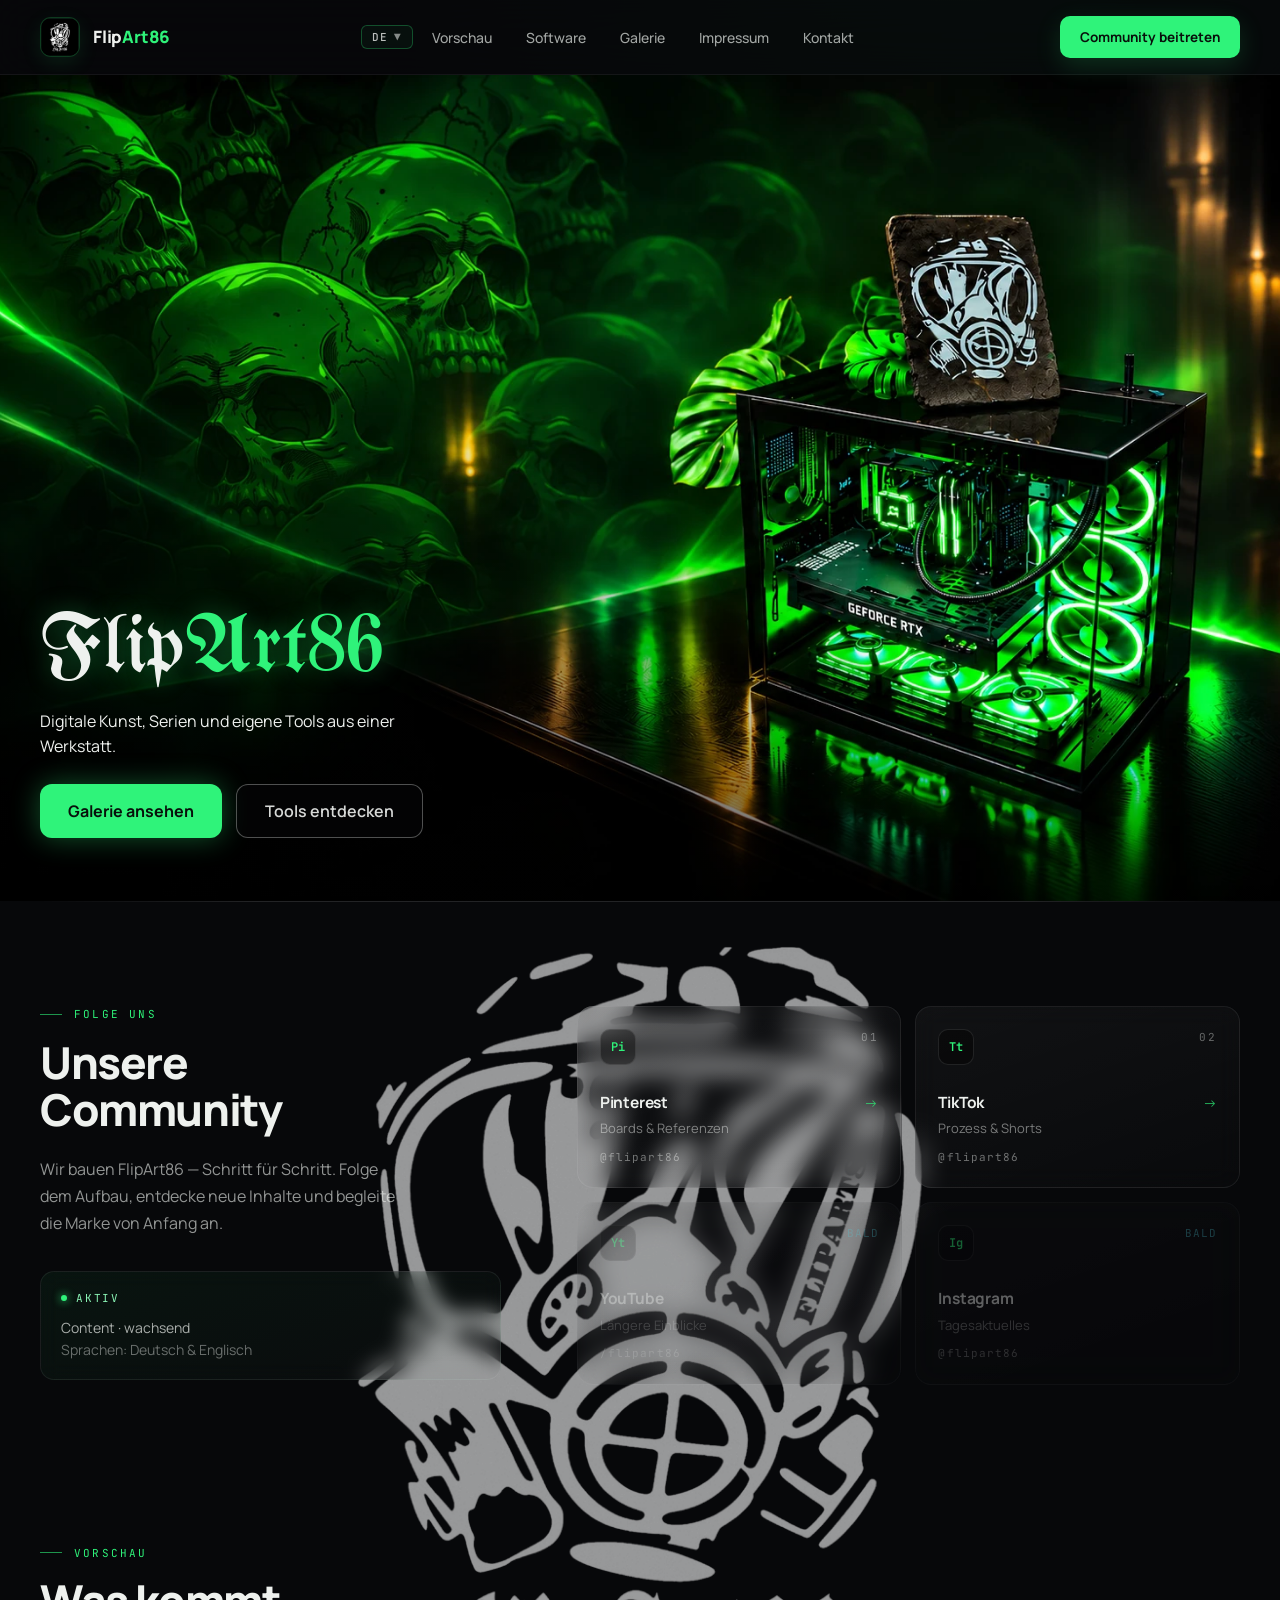
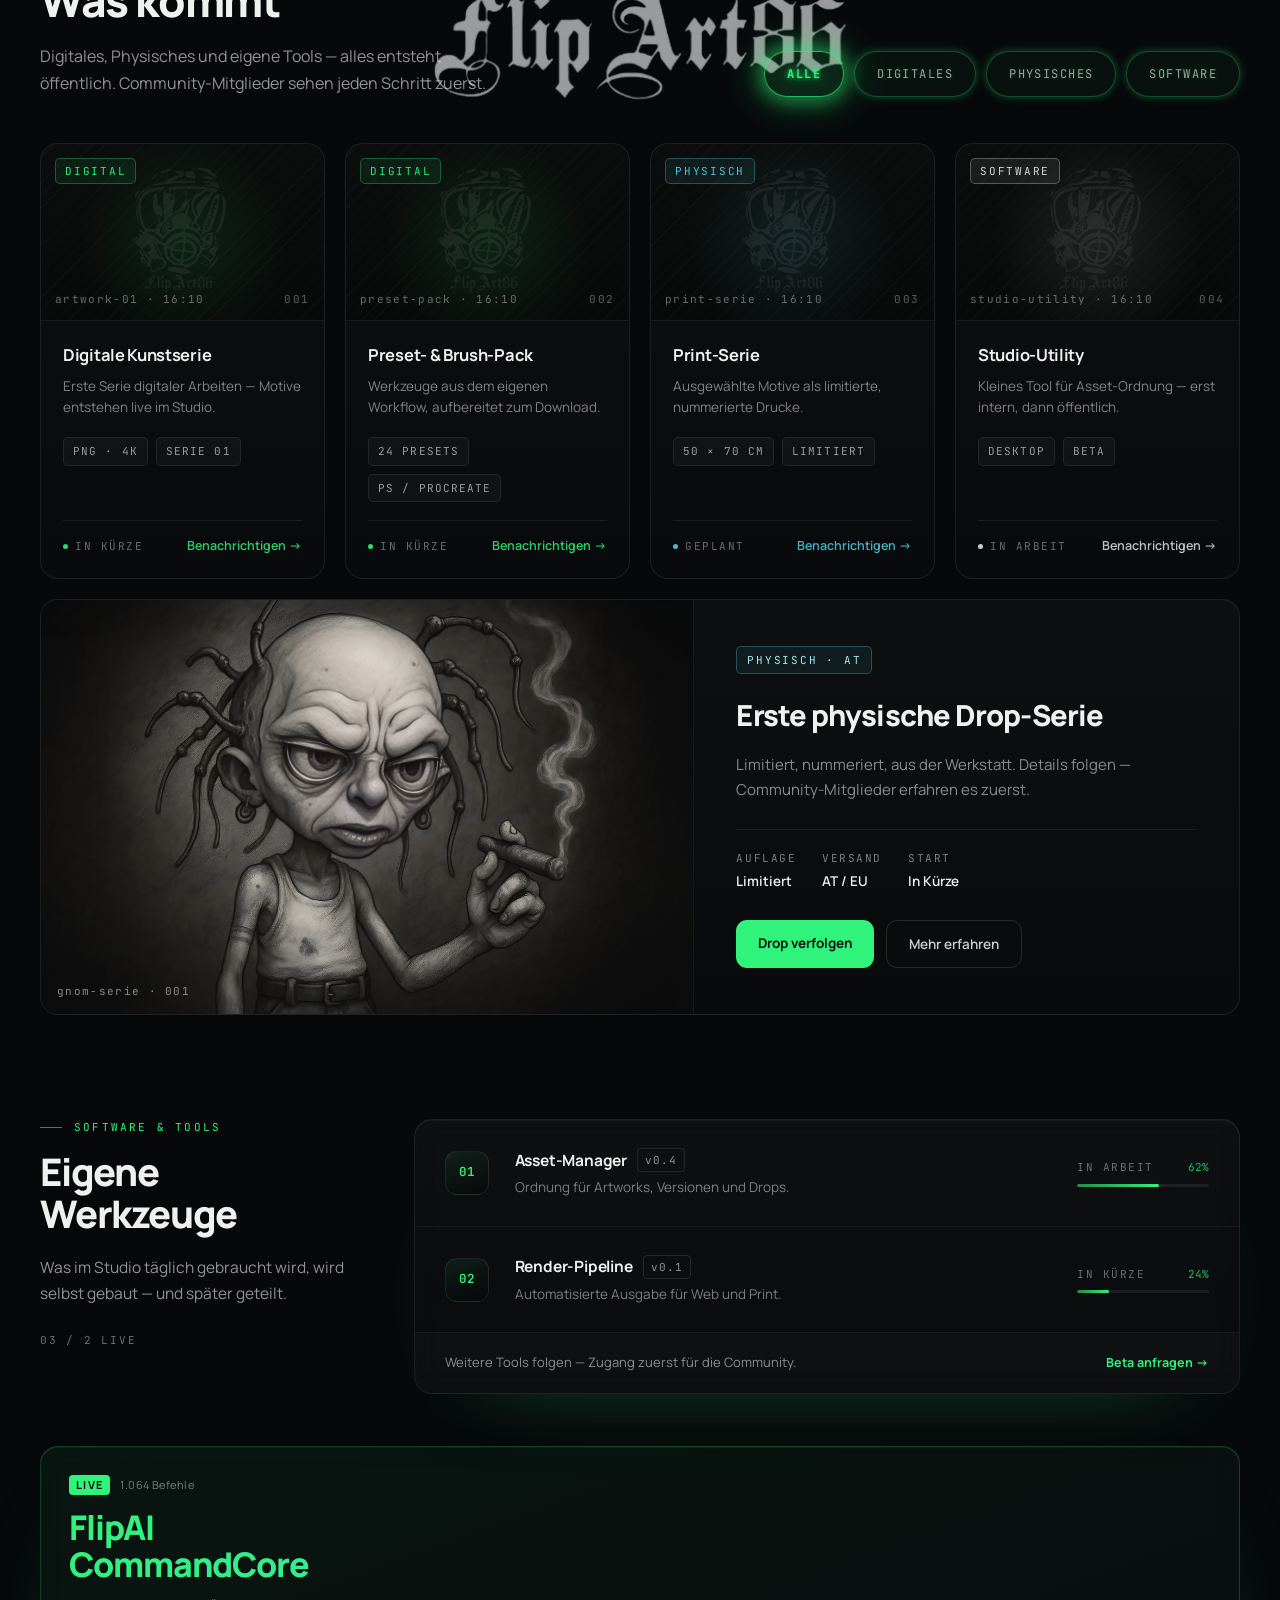
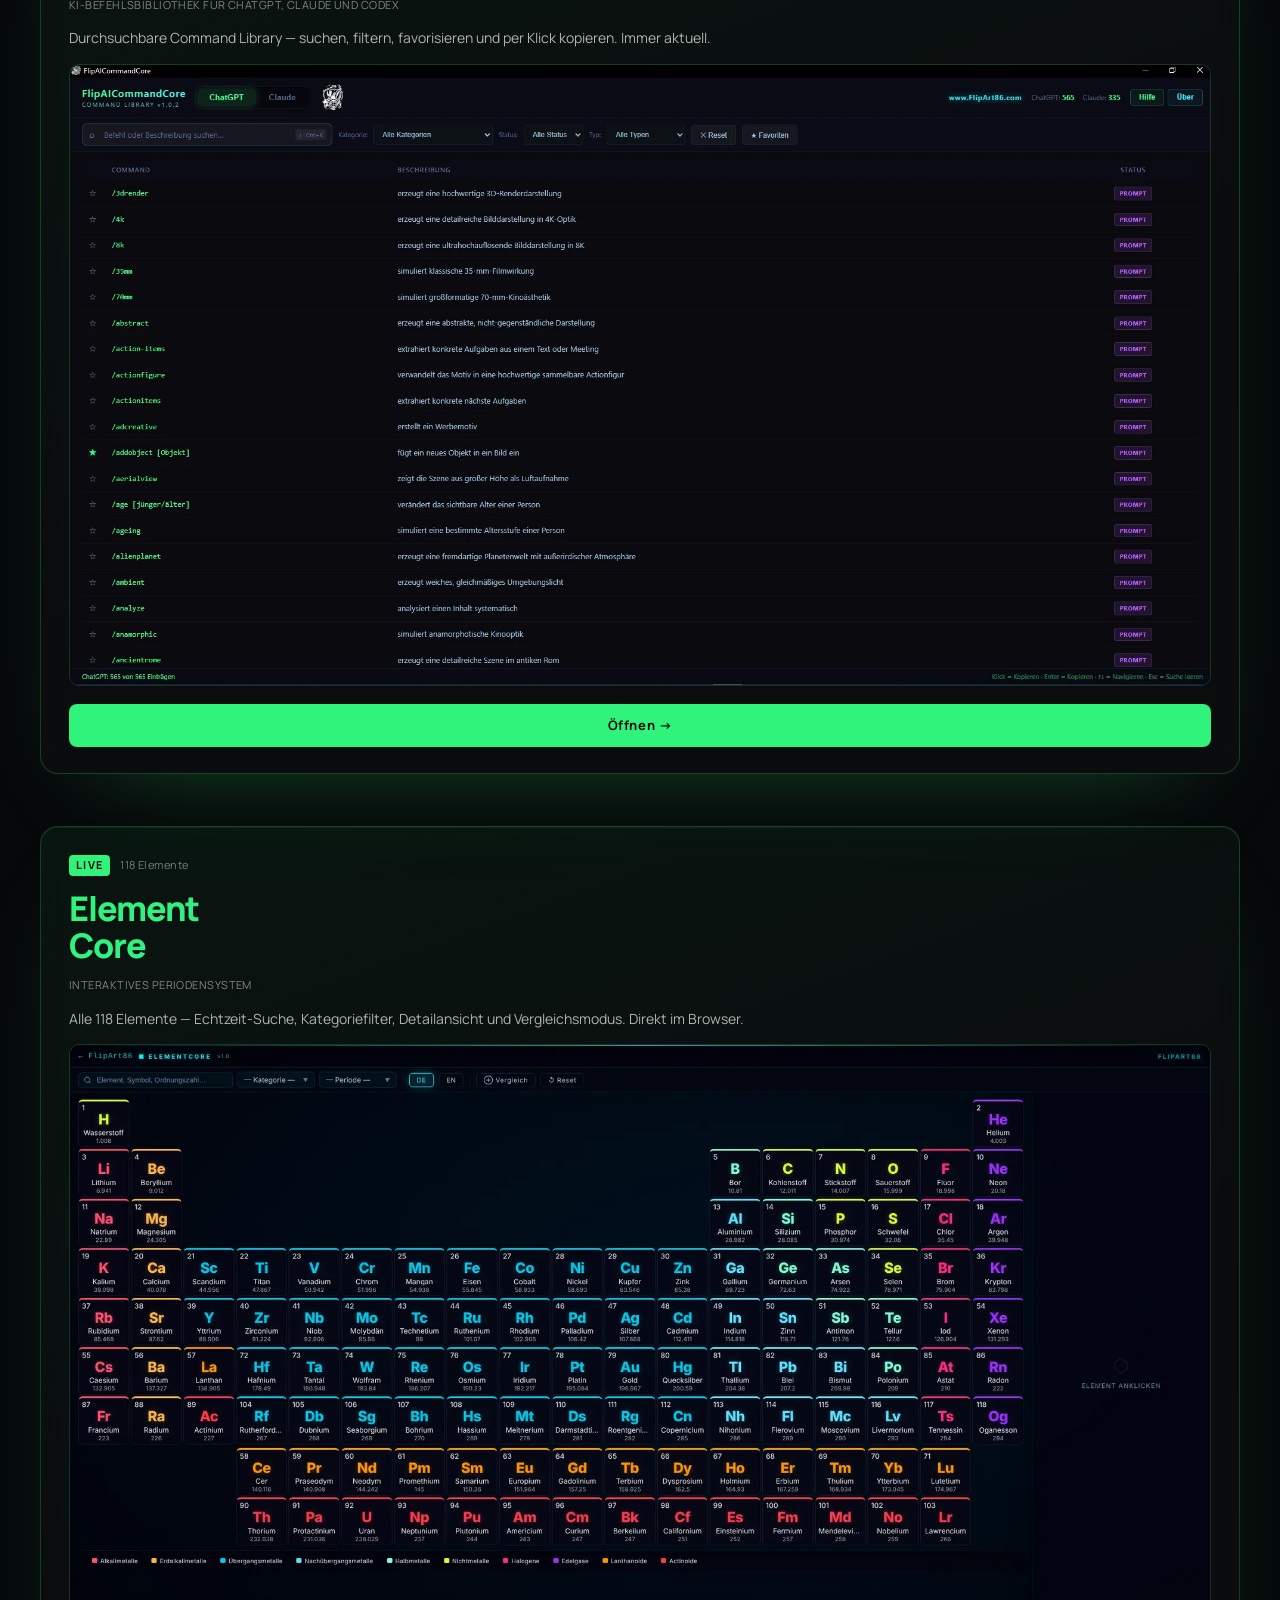
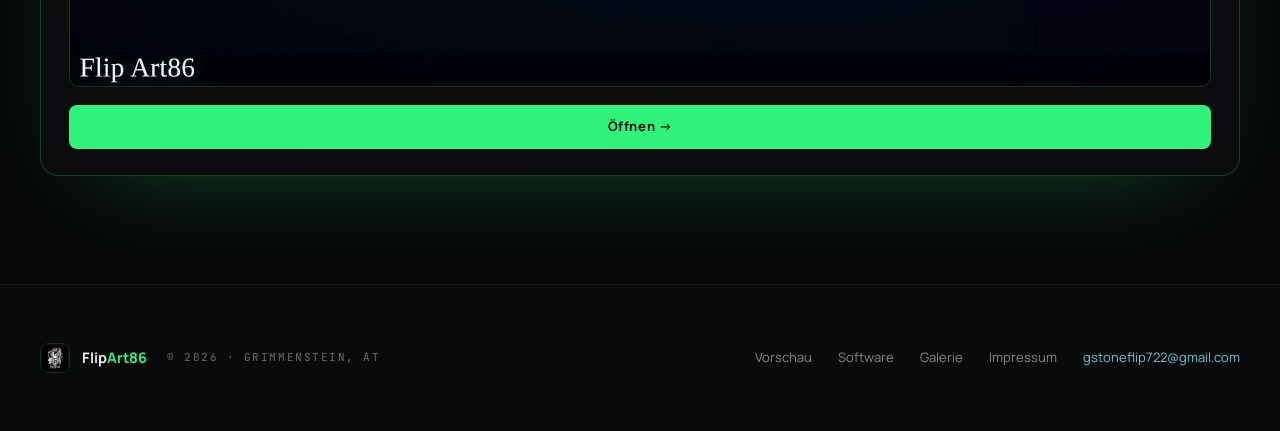
==== commit 0376589e: "feat: integrate Venom Goo V4.2 across FlipArt86 website Co-Authored-By: Claude Opus 5.5 <noreply@ant" ====
--- a/index.html
+++ b/index.html
@@ -22,8 +22,10 @@
 <link rel="icon" type="image/png" href="assets/logo-tile.png">
 <link rel="apple-touch-icon" href="assets/logo-tile.png">
 <link rel="stylesheet" href="styles/style.css">
+<link rel="stylesheet" href="styles/venom-goo.css">
 <link rel="preload" as="image" href="assets/web/hero-bg-001.webp" fetchpriority="high">
 <script src="scripts/lang.js" defer></script>
+<script src="scripts/venom-goo.js" defer></script>
 </head>
 <body>
 
@@ -57,7 +59,7 @@
       <a href="#" onclick="openImpressum('impressum'); return false;" data-i18n="nav_imprint">Impressum</a>
       <a href="#" onclick="openImpressum('kontakt'); return false;" data-i18n="nav_contact">Kontakt</a>
     </nav>
-    <a href="#community" class="nav-cta" data-i18n="nav_cta">Community beitreten</a>
+    <a href="#community" class="nav-cta" data-goo="primary" data-goo-id="nav" data-i18n="nav_cta">Community beitreten</a>
       <button class="mob-btn" id="mob-btn" aria-label="Menü öffnen" aria-expanded="false" aria-controls="mob-menu">
         <span></span><span></span><span></span>
       </button>
@@ -96,8 +98,8 @@
     <h1 class="hx-title" id="hx-title">Flip<b>Art86</b></h1>
     <p class="hx-lead" data-i18n="hero_lead">Digitale Kunst, Serien und eigene Tools aus einer Werkstatt.</p>
     <div class="hx-acts">
-      <a href="galerie.html" class="btn-primary" data-i18n="hero_btn_gallery">Galerie ansehen</a>
-      <a href="#tools" class="btn-ghost" data-i18n="hero_btn_tools">Tools entdecken</a>
+      <a href="galerie.html" class="btn-primary" data-goo="primary" data-goo-id="hero1" data-i18n="hero_btn_gallery">Galerie ansehen</a>
+      <a href="#tools" class="btn-ghost" data-goo="secondary" data-goo-id="hero2" data-i18n="hero_btn_tools">Tools entdecken</a>
     </div>
   </div>
 </section>
@@ -344,8 +346,8 @@
         </div>
       </div>
       <div class="drop-actions">
-        <a href="#community" class="btn-green-sm" data-i18n="drop_btn1">Drop verfolgen</a>
-        <a href="#vorschau" class="btn-ghost-sm" data-i18n="drop_btn2">Mehr erfahren</a>
+        <a href="#community" class="btn-green-sm" data-goo="primary" data-goo-id="drop1" data-i18n="drop_btn1">Drop verfolgen</a>
+        <a href="#vorschau" class="btn-ghost-sm" data-goo="secondary" data-goo-id="drop2" data-i18n="drop_btn2">Mehr erfahren</a>
       </div>
     </div>
   </div>
@@ -420,7 +422,7 @@
       <p class="cc-card-sub">KI-Befehlsbibliothek für ChatGPT, Claude und Codex</p>
       <p class="cc-card-desc">Durchsuchbare Command Library — suchen, filtern, favorisieren und per Klick kopieren. Immer aktuell.</p>
       <img class="cc-card-img" src="assets/web/commandcore/flipai-commandcore-ui.webp" alt="FlipAICommandCore Screenshot" loading="lazy" width="1912" height="1040">
-      <a class="cc-open-btn" href="commandcore/" target="_blank" rel="noopener noreferrer">Öffnen →</a>
+      <a class="cc-open-btn" href="commandcore/" target="_blank" rel="noopener noreferrer" data-goo="primary" data-goo-id="cc">Öffnen →</a>
     </div>
   </div>
 
@@ -435,7 +437,7 @@
       <p class="cc-card-sub" data-i18n="ec_card_sub">INTERAKTIVES PERIODENSYSTEM</p>
       <p class="cc-card-desc" data-i18n="ec_card_desc">Alle 118 Elemente — Echtzeit-Suche, Kategoriefilter, Detailansicht und Vergleichsmodus. Direkt im Browser.</p>
       <img class="cc-card-img" src="assets/web/elementcore/elementcore-ui.webp" alt="ElementCore Screenshot" loading="lazy" width="1912" height="1075">
-      <a class="cc-open-btn" href="elementcore/" target="_blank" rel="noopener noreferrer" data-i18n="ec_card_btn">Öffnen →</a>
+      <a class="cc-open-btn" href="elementcore/" target="_blank" rel="noopener noreferrer" data-goo="primary" data-goo-id="ec" data-i18n="ec_card_btn">Öffnen →</a>
     </div>
   </div>
 </section>
@@ -722,7 +724,7 @@
       <div class="imp-contact-block">
         <div class="imp-email-label" data-i18n="kontakt_email_label">E-Mail</div>
         <a href="mailto:gstoneflip722@gmail.com" class="imp-email-addr">gstoneflip722@gmail.com</a>
-        <a href="mailto:gstoneflip722@gmail.com" class="btn-primary imp-email-btn" data-i18n="kontakt_email_btn">E-Mail schreiben</a>
+        <a href="mailto:gstoneflip722@gmail.com" class="btn-primary imp-email-btn" data-goo="primary" data-goo-id="mail" data-i18n="kontakt_email_btn">E-Mail schreiben</a>
       </div>
       <div class="imp-stand" data-i18n="kontakt_stand">Stand: August 2026</div>
     </div>
--- a/styles/style.css
+++ b/styles/style.css
@@ -507,8 +507,11 @@
    ============================================================ */
 
 .gallery-main {
+  --gl-gutter: clamp(16px, 1.6vw, 40px);
+  --gl-rail: clamp(230px, 15vw, 340px);
+  --gl-head: 74px;
   position: relative; z-index: 1;
-  max-width: 1280px; margin: 0 auto; padding: 80px 40px 108px;
+  padding: 72px var(--gl-gutter) 108px;
 }
 
 /* Dezentes Wasserzeichen */
@@ -518,87 +521,105 @@
   user-select: none; z-index: 0;
 }
 
-.gallery-header { position: relative; z-index: 1; margin-bottom: 40px; }
+.gallery-header { position: relative; z-index: 1; margin-bottom: 36px; }
 .gallery-title  { margin: 12px 0 16px; font-family: 'UnifrakturMaguntia', serif; letter-spacing: .04em; }
 .gallery-intro  { max-width: 520px; }
 
-/* Filter-Zeile */
-.gallery-filter-wrap { position: relative; z-index: 1; margin-bottom: 36px; }
-
-/* Grid */
-.gallery-grid {
+/* Raum: Serien-Seitenleiste + Wand */
+.gl-room {
   position: relative; z-index: 1;
   display: grid;
-  grid-template-columns: repeat(auto-fill, minmax(280px, 1fr));
-  gap: 20px;
-}
-
-/* Karte */
-.gallery-card {
-  background: rgba(255,255,255,.028);
-  border: 1px solid var(--border);
-  border-radius: 14px; overflow: hidden;
-  cursor: pointer; display: flex; flex-direction: column;
-  transition: transform .18s, box-shadow .18s, border-color .18s;
-}
-.gallery-card:hover {
-  transform: translateY(-3px);
-  box-shadow: 0 14px 44px rgba(0,0,0,.50);
-  border-color: rgba(47,243,122,.2);
-}
-.gallery-card:focus-visible {
-  outline: 2px solid var(--green); outline-offset: 2px;
-}
-
-/* Bild-Container: 4:3 Standard, passt sich an */
-.gallery-card-img {
-  width: 100%; aspect-ratio: 4/5;
-  background: #0a0b0d;
-  overflow: hidden; position: relative; flex-shrink: 0;
-}
-.gallery-card-img img {
-  position: absolute; inset: 0;
-  width: 100%; height: 100%;
-  object-fit: contain; object-position: center;
-  display: block;
-  transition: transform .24s ease;
-}
-.gallery-card:hover .gallery-card-img img { transform: scale(1.03); }
-
-/* Info-Bereich */
-.gallery-card-info {
-  padding: 14px 16px 16px;
-  flex: 1; display: flex; flex-direction: column; gap: 5px;
-}
-.gc-meta { display: flex; gap: 8px; align-items: center; flex-wrap: wrap; }
-.gc-cat {
-  font-family: 'JetBrains Mono', monospace;
-  font-size: 11px; letter-spacing: .14em; text-transform: uppercase;
-  padding: 3px 8px; border-radius: 5px;
-  border: 1px solid rgba(47,243,122,.25);
-  background: rgba(47,243,122,.07);
-  color: rgba(47,243,122,.85);
-}
-.gc-year {
-  font-family: 'JetBrains Mono', monospace;
-  font-size: 11px; color: var(--text3); letter-spacing: .08em;
-}
-.gc-title {
-  font-size: 14.5px; font-weight: 700; letter-spacing: -.25px;
-  color: var(--text); margin-top: 3px;
-}
-.gc-desc {
-  font-size: 12.5px; color: var(--text2); line-height: 1.6;
-}
-.gc-pinterest {
-  margin-top: auto; padding-top: 10px;
-  font-size: 11px; font-weight: 600; letter-spacing: .02em;
-  color: rgba(79,208,224,.8); display: inline-block;
-  transition: color .15s;
-}
-.gc-pinterest:hover { color: #a6e9f2; }
-
-/* Empty State */
+  grid-template-columns: var(--gl-rail) minmax(0, 1fr);
+  column-gap: var(--gl-gutter);
+  align-items: start;
+}
+
+/* Serien-Navigation (Desktop: Seitenleiste) */
+.gl-rail {
+  position: sticky; top: calc(var(--gl-head) + 24px);
+  display: flex; flex-direction: column; gap: 2px;
+  padding-right: 10px;
+  border-right: 1px solid var(--border);
+}
+.gl-rail-b {
+  display: grid; grid-template-columns: minmax(0, 1fr) auto; align-items: baseline; gap: 8px;
+  width: 100%; min-height: 52px; padding: 8px 10px 8px 14px;
+  background: none; border: 0; border-left: 2px solid transparent;
+  color: var(--text2); text-align: left; cursor: pointer;
+  font-family: inherit;
+  transition: color .18s, background .18s, border-color .18s;
+}
+.gl-rail-b strong {
+  font-family: 'UnifrakturMaguntia', serif; font-weight: 400;
+  font-size: clamp(22px, 1.35vw, 30px); line-height: 1.1;
+  overflow-wrap: anywhere;
+}
+.gl-rail-b .gl-n { font-size: 13px; color: var(--text3); font-variant-numeric: tabular-nums; }
+.gl-rail-b:hover { color: var(--text); }
+.gl-rail-b[aria-pressed="true"] {
+  color: #effff5; border-left-color: var(--green);
+  background: linear-gradient(90deg, rgba(47,243,122,.12), transparent);
+}
+.gl-rail-b:focus-visible,
+.gl-work:focus-visible,
+.gl-lb-btn:focus-visible { outline: 2px solid var(--green); outline-offset: 3px; }
+
+/* Serienkopf */
+.gl-series-head { display: flex; align-items: baseline; flex-wrap: wrap; gap: 6px 18px; margin-bottom: 22px; }
+.gl-series-title {
+  font-family: 'UnifrakturMaguntia', serif; font-weight: 400;
+  font-size: clamp(30px, 3vw, 58px); line-height: 1.05; letter-spacing: .02em;
+}
+.gl-series-meta {
+  font-family: 'JetBrains Mono', monospace; font-size: 12px;
+  letter-spacing: .12em; text-transform: uppercase; color: var(--text3);
+}
+
+/* Wand (Masonry: 4px-Zeilen, Höhe aus Bildmaßen per JS) */
+.gl-wall {
+  --gl-min: 300px;
+  --gl-gap: clamp(6px, .55vw, 12px);
+  display: grid;
+  grid-template-columns: repeat(auto-fill, minmax(var(--gl-min), 1fr));
+  grid-auto-rows: 4px;
+  grid-auto-flow: dense;
+  column-gap: var(--gl-gap);
+  row-gap: 0;
+}
+.gl-work {
+  position: relative; display: block; width: 100%; align-self: start;
+  padding: 0; border: 0; background: #0b0c0d; color: inherit;
+  cursor: zoom-in; overflow: hidden; border-radius: 4px; font-family: inherit;
+}
+.gl-work img {
+  display: block; width: 100%; height: auto;
+  transition: transform .5s cubic-bezier(.2, .7, .2, 1);
+}
+.gl-cap {
+  position: absolute; left: 0; right: 0; bottom: 0;
+  padding: 34px 12px 10px; text-align: left;
+  font-size: 13px; font-weight: 600; line-height: 1.3;
+  background: linear-gradient(transparent, rgba(0,0,0,.78));
+  opacity: 0; transform: translateY(6px);
+  transition: opacity .25s, transform .25s;
+  pointer-events: none;
+}
+.gl-work:focus-visible .gl-cap { opacity: 1; transform: none; }
+@media (hover: hover) {
+  .gl-work:hover img { transform: scale(1.03); }
+  .gl-work:hover .gl-cap { opacity: 1; transform: none; }
+}
+@media (hover: none) {
+  .gl-cap { opacity: 1; transform: none; padding: 26px 10px 8px; font-size: 12px; }
+}
+
+/* Einblenden beim Scrollen (nur mit JS; sonst bleibt alles sichtbar) */
+.js .gl-work { opacity: 0; transform: translateY(14px); }
+.js .gl-work.in {
+  opacity: 1; transform: none;
+  transition: opacity .6s ease var(--d, 0ms), transform .6s cubic-bezier(.2, .7, .2, 1) var(--d, 0ms);
+}
+
 .gallery-empty {
   position: relative; z-index: 1;
   display: flex; align-items: center; justify-content: center;
@@ -620,113 +641,114 @@
 /* Nav active state */
 .nav-links a.nav-active { color: var(--green); background: rgba(47,243,122,.07); }
 
-/* ---- LIGHTBOX ---- */
-.lightbox {
-  display: none; position: fixed; inset: 0; z-index: 1000;
-  align-items: center; justify-content: center;
-}
-.lightbox.open { display: flex; }
-
-.lb-backdrop {
-  position: absolute; inset: 0;
-  background: rgba(7,8,10,.92);
-  backdrop-filter: blur(10px);
-  -webkit-backdrop-filter: blur(10px);
-}
-
-.lb-inner {
-  position: relative; z-index: 2;
-  display: flex; flex-direction: column; align-items: center;
-  max-width: min(90vw, 1080px);
-  max-height: 92vh;
-  gap: 14px;
-  padding: 0 60px;
-}
-
-.lb-img {
-  max-width: 100%; max-height: 88vh;
-  object-fit: contain; display: block;
-  border-radius: 10px;
-  box-shadow: 0 24px 80px rgba(0,0,0,.72);
-}
-
-.lb-info { text-align: center; }
-.lb-title { font-size: 16px; font-weight: 700; margin-bottom: 4px; }
-.lb-sub {
-  font-size: 11px; color: var(--text3);
+/* ---- LIGHTBOX (<dialog>) ---- */
+dialog.gl-lb {
+  position: fixed; inset: 0; margin: 0; padding: 0;
+  width: 100vw; max-width: none; height: 100vh; height: 100dvh; max-height: none;
+  border: 0; overflow: hidden;
+  background: rgba(5,6,8,.97); color: var(--text);
+}
+dialog.gl-lb[open] { display: grid; grid-template-rows: minmax(0, 1fr) auto; }
+dialog.gl-lb::backdrop { background: rgba(0,0,0,.9); }
+
+.gl-lb-stage {
+  position: relative; min-height: 0;
+  display: flex; align-items: center; justify-content: center;
+  padding: clamp(14px, 3vh, 36px) clamp(64px, 7vw, 130px) 6px;
+}
+.gl-lb-frame { margin: 0; display: flex; max-width: 100%; max-height: 100%; min-height: 0; }
+.gl-lb-frame img {
+  display: block; width: auto; height: auto;
+  max-width: 100%; max-height: calc(100vh - 170px); max-height: calc(100dvh - 170px);
+  object-fit: contain; border-radius: 4px;
+  box-shadow: 0 18px 90px rgba(0,0,0,.75);
+  opacity: 0; transition: opacity .25s ease;
+}
+.gl-lb-frame img.is-in { opacity: 1; }
+
+.gl-lb-bar {
+  display: grid; grid-template-columns: minmax(0, 1fr) auto minmax(0, 1fr);
+  align-items: center; gap: 16px;
+  min-height: 96px; padding: 10px clamp(16px, 3vw, 56px) 14px;
+  border-top: 1px solid var(--border);
+}
+.gl-lb-tools { display: contents; }
+.gl-lb-title { font-size: 17px; font-weight: 700; line-height: 1.3; }
+.gl-lb-sub {
+  font-size: 12px; color: var(--text3); margin-top: 2px;
   font-family: 'JetBrains Mono', monospace; letter-spacing: .1em;
 }
-.lb-pinterest {
-  display: inline-block; margin-top: 8px;
-  font-size: 11.5px; font-weight: 600;
-  color: rgba(79,208,224,.8); transition: color .15s;
-}
-.lb-pinterest:hover { color: #a6e9f2; }
-
-.lb-close {
-  position: fixed; top: 18px; right: 22px; z-index: 3;
-  background: rgba(255,255,255,.08);
-  border: 1px solid rgba(255,255,255,.12);
-  color: rgba(238,241,238,.85);
-  width: 40px; height: 40px; border-radius: 50%;
-  font-size: 15px; cursor: pointer;
+.gl-lb-desc { font-size: 13px; color: var(--text2); line-height: 1.55; margin-top: 6px; max-width: 70ch; }
+.gl-lb-pin { display: inline-block; margin-top: 6px; font-size: 12px; font-weight: 600; color: rgba(79,208,224,.85); }
+.gl-lb-count {
+  grid-column: 2; grid-row: 1; justify-self: center;
+  font-size: 16px; font-weight: 700; font-variant-numeric: tabular-nums;
+}
+
+.gl-lb-btn {
   display: flex; align-items: center; justify-content: center;
-  transition: background .15s;
-}
-.lb-close:hover { background: rgba(255,255,255,.18); color: #fff; }
-
-.lb-nav {
-  position: fixed; top: 50%; z-index: 3;
-  transform: translateY(-50%);
-  background: rgba(255,255,255,.07);
-  border: 1px solid rgba(255,255,255,.1);
-  color: rgba(238,241,238,.85);
-  width: 46px; height: 46px; border-radius: 50%;
-  font-size: 26px; cursor: pointer;
-  display: flex; align-items: center; justify-content: center;
-  transition: background .15s, opacity .18s;
-}
-.lb-nav:hover:not(:disabled) { background: rgba(255,255,255,.16); color: #fff; }
-.lb-nav:disabled { cursor: default; }
-.lb-prev { left: 14px; }
-.lb-next { right: 14px; }
+  width: 52px; height: 52px; border-radius: 50%;
+  background: rgba(255,255,255,.07); border: 1px solid rgba(255,255,255,.14);
+  color: rgba(238,241,238,.9); font-size: 28px; line-height: 1; cursor: pointer;
+  transition: background .15s, border-color .15s, color .15s;
+}
+.gl-lb-btn:hover { background: rgba(255,255,255,.16); border-color: var(--green); color: #fff; }
+.gl-lb-close { position: absolute; top: 14px; right: 14px; z-index: 3; font-size: 18px; width: 48px; height: 48px; }
+.gl-lb-prev, .gl-lb-next { position: absolute; top: 50%; transform: translateY(-50%); z-index: 2; }
+.gl-lb-prev { left: 14px; }
+.gl-lb-next { right: 14px; }
 
 /* ---- GALERIE RESPONSIVE ---- */
-@media (max-width: 1024px) {
-  .gallery-grid { grid-template-columns: repeat(auto-fill, minmax(240px, 1fr)); }
-  .gallery-watermark { width: 380px; right: -20px; }
+@media (min-width: 2200px) {
+  .gl-wall { --gl-min: 420px; }
+}
+@media (max-width: 1400px) {
+  .gl-wall { --gl-min: 270px; }
+}
+/* Serien-Navigation wird zur horizontal scrollbaren Leiste */
+@media (max-width: 1180px) {
+  .gl-room { display: block; }
+  .gl-rail {
+    position: sticky; top: var(--gl-head); z-index: 15;
+    flex-direction: row; gap: 4px;
+    margin: 0 calc(var(--gl-gutter) * -1) 18px; padding: 6px var(--gl-gutter);
+    overflow-x: auto; -webkit-overflow-scrolling: touch; scrollbar-width: none;
+    border-right: 0; border-bottom: 1px solid var(--border);
+    background: rgba(7,8,10,.86);
+    backdrop-filter: blur(14px); -webkit-backdrop-filter: blur(14px);
+  }
+  .gl-rail::-webkit-scrollbar { display: none; }
+  .gl-rail-b {
+    flex: none; width: auto; min-height: 44px; padding: 6px 14px;
+    display: flex; align-items: baseline; gap: 8px; white-space: nowrap;
+    border-left: 0; border-bottom: 2px solid transparent; border-radius: 6px;
+  }
+  .gl-rail-b strong { font-size: 22px; overflow-wrap: normal; }
+  .gl-rail-b[aria-pressed="true"] { border-bottom-color: var(--green); background: rgba(47,243,122,.08); }
 }
 @media (max-width: 768px) {
-  .gallery-main { padding: 52px 20px 72px; }
-  .gallery-grid { grid-template-columns: repeat(2, 1fr); gap: 12px; }
+  .gallery-main { padding: 44px var(--gl-gutter) 72px; }
   .gallery-watermark { display: none; }
-  .lb-nav { display: none; }
-  .lb-inner { padding: 0 12px; }
-}
-@media (max-width: 480px) {
-  .gallery-grid { grid-template-columns: 1fr 1fr; gap: 8px; }
-  .gallery-card-info { padding: 10px 12px 12px; }
-  .gc-title { font-size: 13px; }
-  /* Kategorie-Chip + Jahr sollen bei 11px Schrift weiter in eine Zeile passen */
-  .gc-meta { gap: 6px; }
-  .gc-cat  { letter-spacing: .02em; padding: 3px 5px; }
-}
-
-/* ============================================================
-   WASSERZEICHEN — Galerie-Karten + Lightbox
-   ============================================================ */
-
-/* Karte: Wasserzeichen-Overlay unten rechts im Bild */
-
-/* Lightbox: Wrapper damit Wasserzeichen relativ zum Bild sitzt */
-.lb-img-wrap {
-  position: relative;
-  width: fit-content;
-  max-width: 100%;
-  line-height: 0;
-}
-
-@media (max-width: 768px) {
+}
+@media (max-width: 600px) {
+  .gallery-main { --gl-gutter: 10px; }
+  .gl-wall { --gl-min: 150px; --gl-gap: 5px; }
+  .gallery-header { padding: 0 6px; }
+  /* Lightbox: Zähler und Pfeile in der unteren Leiste */
+  .gl-lb-stage { padding: 62px 8px 6px; }
+  .gl-lb-frame img { max-height: calc(100vh - 250px); max-height: calc(100dvh - 250px); }
+  .gl-lb-bar { grid-template-columns: minmax(0, 1fr); gap: 8px; min-height: 0; padding: 10px 14px 14px; }
+  .gl-lb-tools { display: flex; align-items: center; justify-content: space-between; gap: 12px; }
+  .gl-lb-prev, .gl-lb-next { position: static; transform: none; width: 52px; height: 52px; }
+  .gl-lb-count { grid-column: auto; grid-row: auto; justify-self: auto; }
+  .gl-lb-close { top: 8px; right: 8px; }
+}
+
+@media (prefers-reduced-motion: reduce) {
+  .js .gl-work, .js .gl-work.in { opacity: 1; transform: none; transition: none; }
+  .gl-work img, .gl-cap, .gl-lb-frame img, .gl-rail-b { transition: none; }
+  .gl-work:hover img { transform: none; }
+  .gl-lb-frame img { opacity: 1; }
 }
 
 /* ============================================================
--- a/styles/venom-goo.css
+++ b/styles/venom-goo.css
@@ -0,0 +1,22 @@
+/* FlipArt86 – Venom-Goo-Buttons (Phase 4.5.5/4.5.6, Technik V4.2)
+   Gehört zu scripts/venom-goo.js. Die Klassen .vb / .vb-ready setzt das Skript erst,
+   wenn der Effekt tatsächlich aktiv ist – ohne Skript, auf Touch-Geräten oder bei
+   Fehlern bleiben die normalen Buttons unverändert. */
+.vb { position: relative; isolation: isolate; }
+.vb > canvas.vb-cv { position: absolute; pointer-events: none; z-index: -1; display: block; }
+.vb-ready {
+  background: transparent !important;
+  border-color: transparent !important;
+  backdrop-filter: none !important;
+  -webkit-backdrop-filter: none !important;
+}
+.vb-ready:hover { background: transparent !important; border-color: transparent !important; }
+.cc-open-btn.vb-ready { animation: none; }
+.vb-ready:focus-visible { outline: 2px solid var(--green, #2ff37a); outline-offset: 4px; border-radius: 12px; }
+
+/* Overlay-Ebene für die Fäden: fixiert, transparent, klickdurchlässig.
+   z-index 19 = über den Inhaltsabschnitten (z-index 1), unter Header (20) und Mobilmenü (9998). */
+.vg-overlay { position: fixed; left: 0; top: 0; pointer-events: none; z-index: 19; contain: strict; }
+/* Fadenebene innerhalb eines Dialogfensters (z. B. .imp-window, z-index 2): hinter Text und Bedienelementen,
+   über dem Fensterhintergrund; die Zeichnung wird per Skript auf die Fensterfläche begrenzt. */
+.vg-overlay.vg-layer { z-index: -1; }
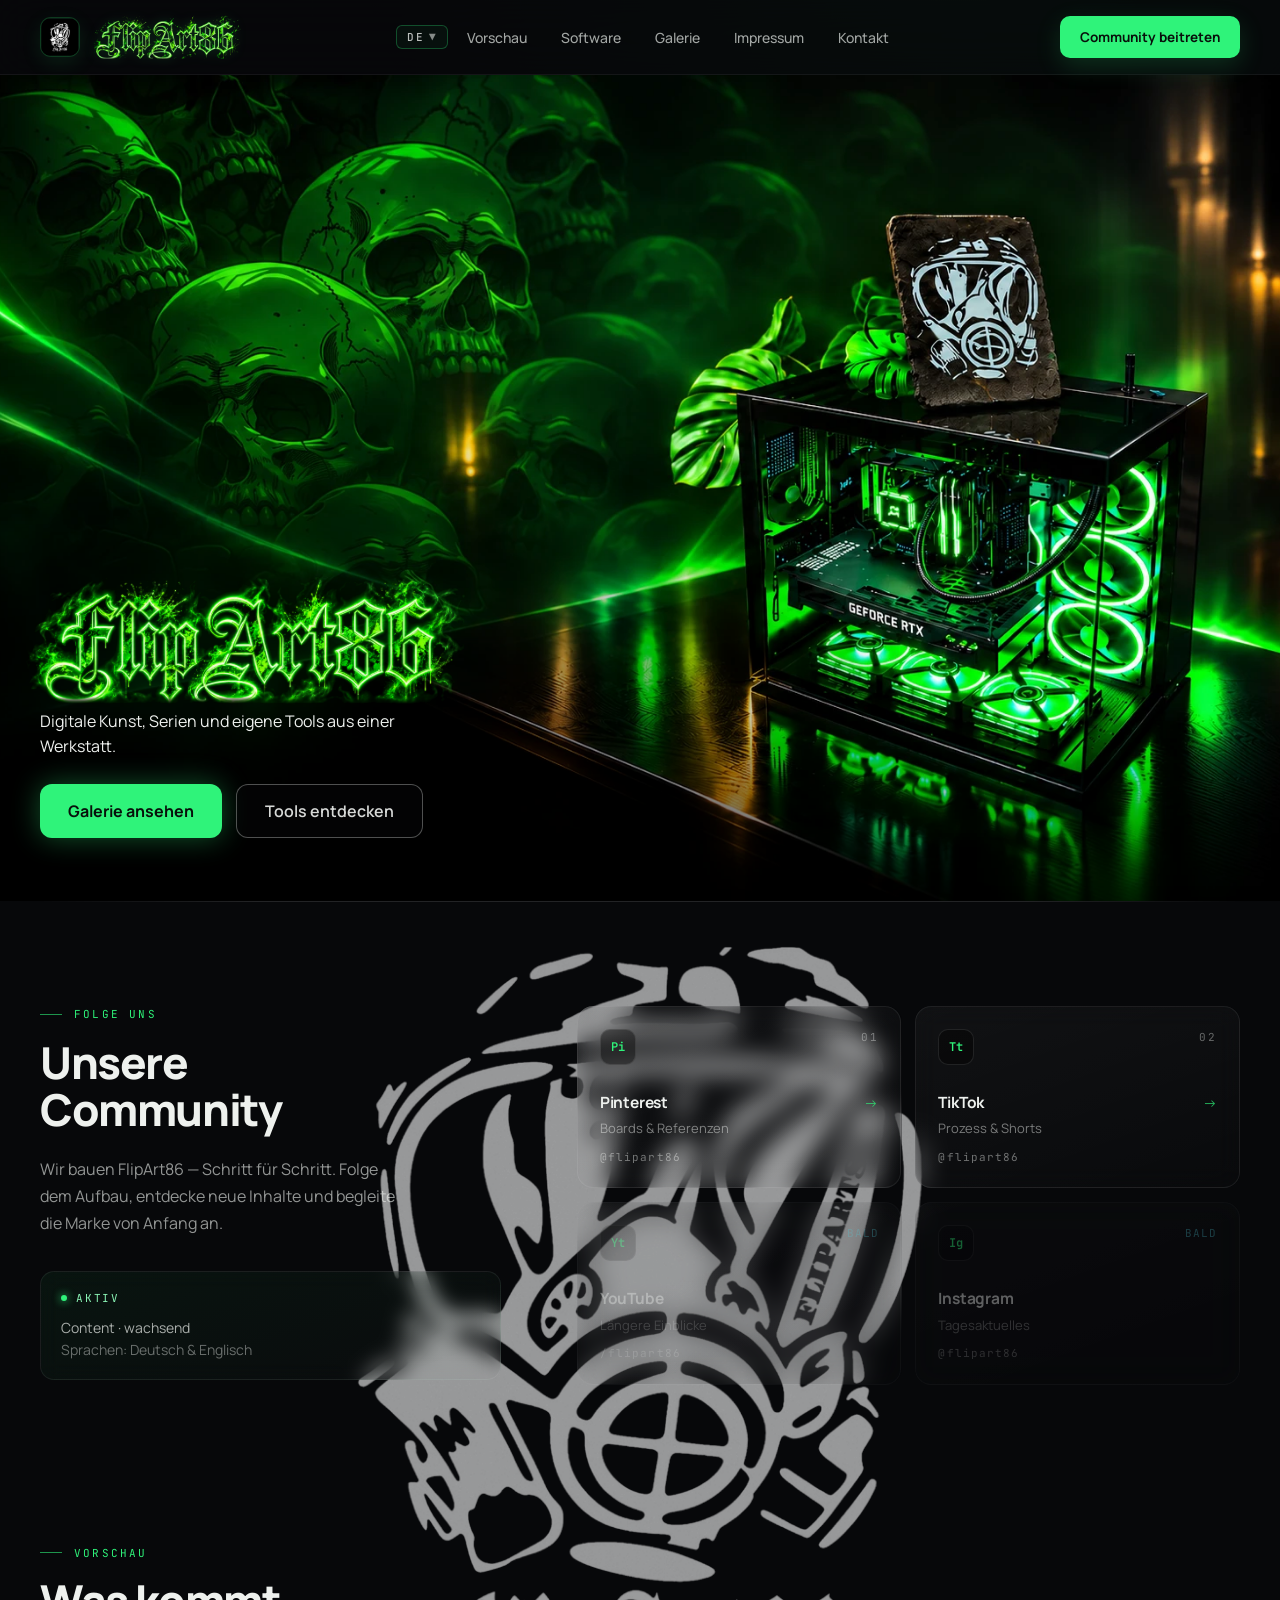
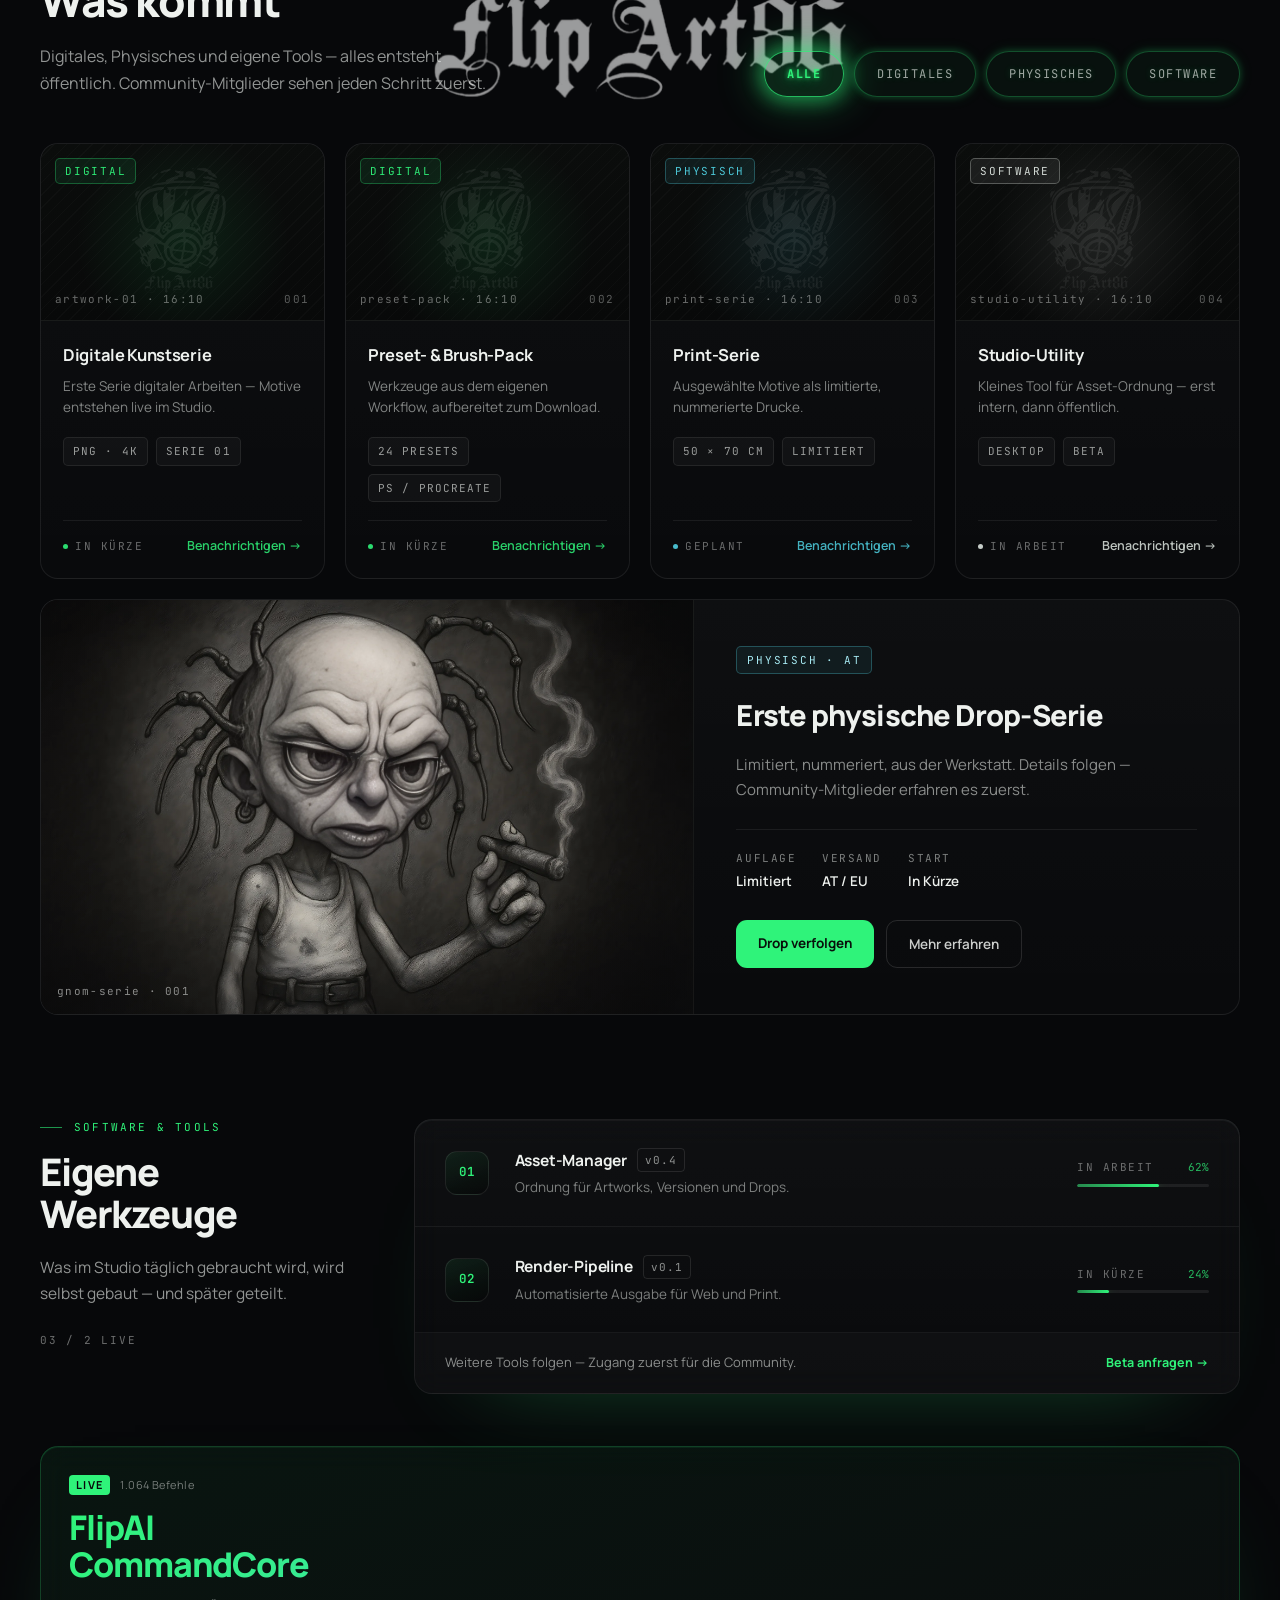
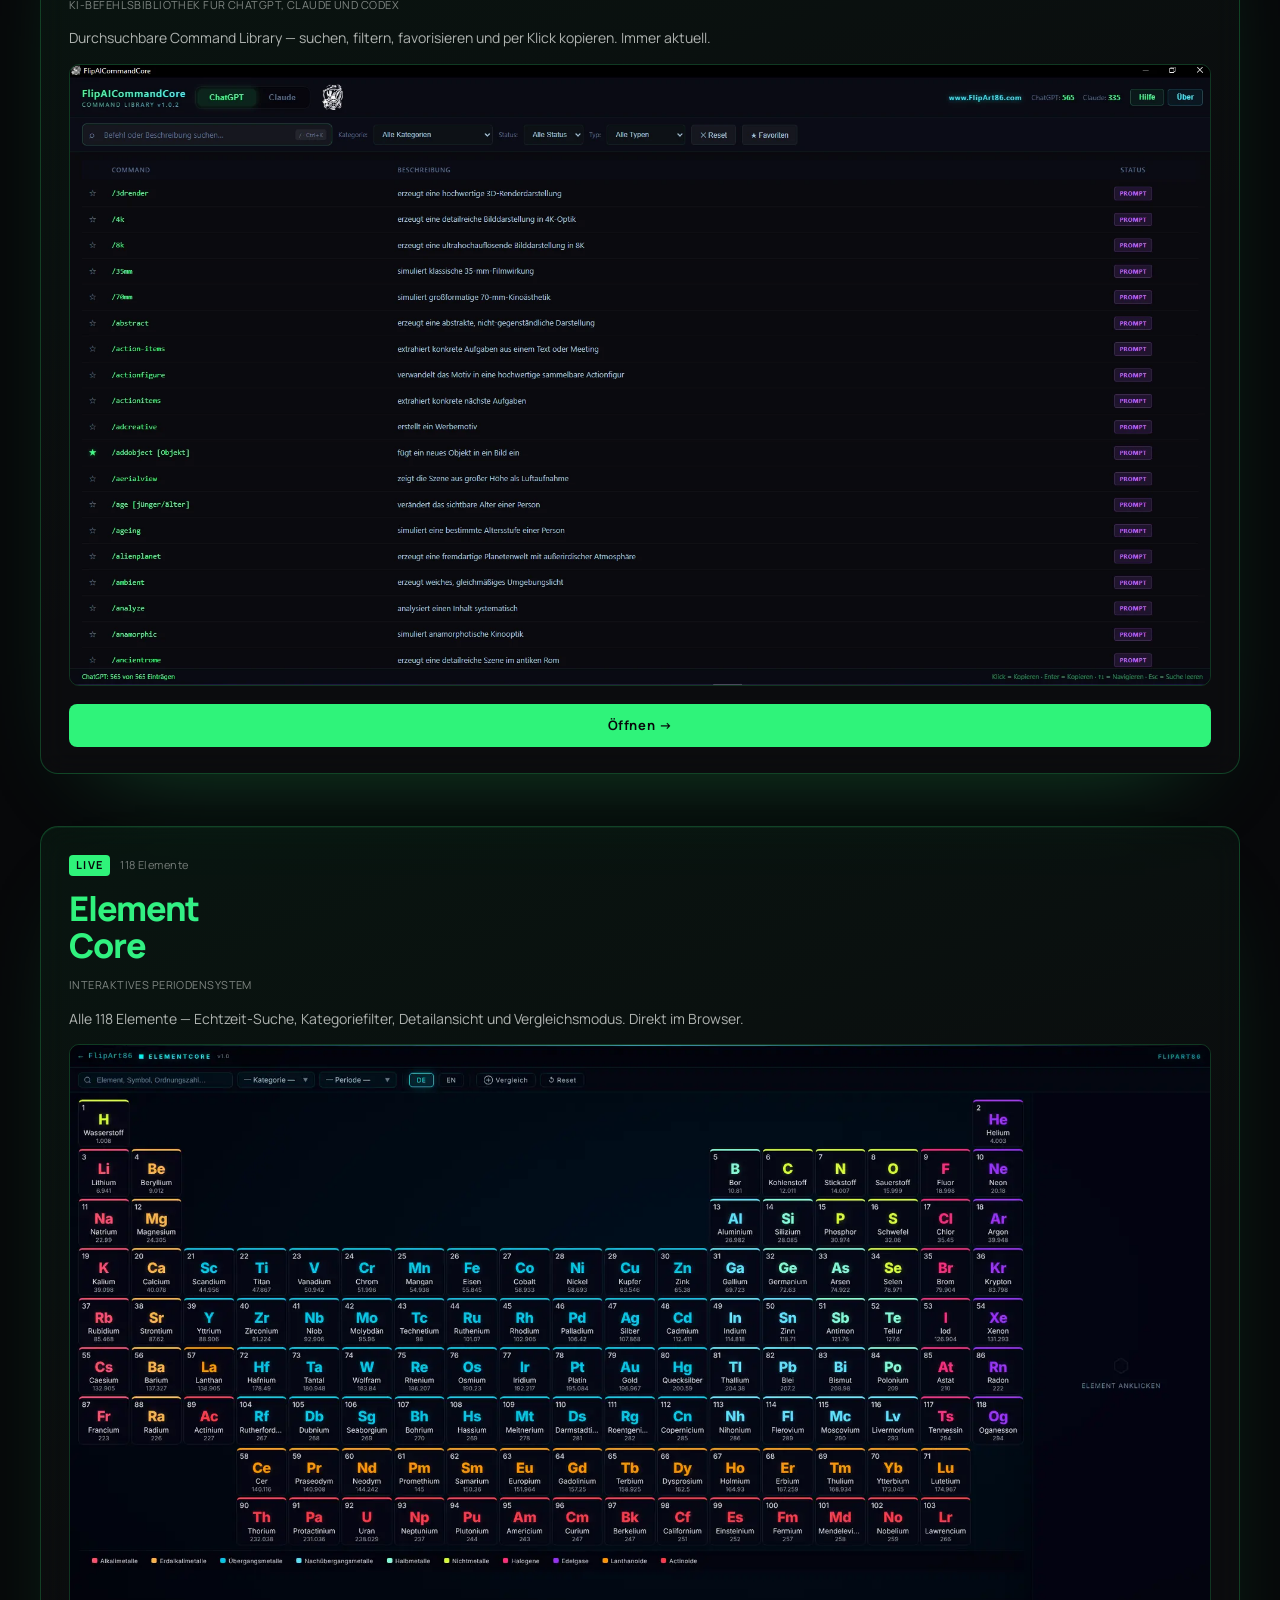
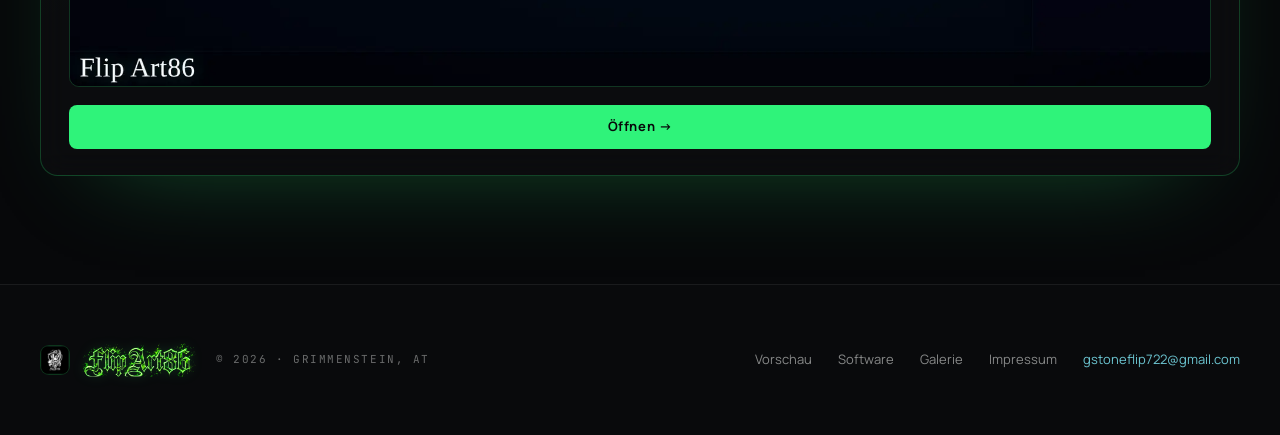
==== commit 02612b18: "feat: replace FlipArt86 wordmark with neon gothic branding - New transparent WebP wordmarks extracte" ====
--- a/index.html
+++ b/index.html
@@ -40,7 +40,7 @@
       <div class="logo-icon">
         <img src="assets/web/logo-tile.webp" alt="FlipArt86">
       </div>
-      <div class="logo-name">Flip<span>Art86</span></div>
+      <div class="logo-name logo-wordmark"><img src="assets/web/flipart86-wordmark-neon-sm.webp" width="400" height="119" alt="FlipArt86"></div>
     </div>
     <nav class="nav-links">
       <div class="lang-switcher" id="lang-switcher">
@@ -95,7 +95,7 @@
   </div>
   <div class="hx-shade" aria-hidden="true"></div>
   <div class="hx-copy">
-    <h1 class="hx-title" id="hx-title">Flip<b>Art86</b></h1>
+    <h1 class="hx-title" id="hx-title"><img class="hx-wordmark" src="assets/web/flipart86-wordmark-neon.webp" width="1000" height="290" alt="FlipArt86" fetchpriority="high"></h1>
     <p class="hx-lead" data-i18n="hero_lead">Digitale Kunst, Serien und eigene Tools aus einer Werkstatt.</p>
     <div class="hx-acts">
       <a href="galerie.html" class="btn-primary" data-goo="primary" data-goo-id="hero1" data-i18n="hero_btn_gallery">Galerie ansehen</a>
@@ -449,7 +449,7 @@
       <div class="footer-logo-icon">
         <img src="assets/web/logo-tile.webp" alt="FlipArt86">
       </div>
-      <div class="footer-logo-name">Flip<span>Art86</span></div>
+      <div class="footer-logo-name logo-wordmark"><img src="assets/web/flipart86-wordmark-neon-sm.webp" width="400" height="119" alt="FlipArt86" loading="lazy" decoding="async"></div>
       <span class="footer-copy">© 2026 · GRIMMENSTEIN, AT</span>
     </div>
     <div class="footer-links">
--- a/styles/style.css
+++ b/styles/style.css
@@ -68,6 +68,11 @@
 .logo-icon img { width: 100%; height: 100%; object-fit: cover; display: block; }
 .logo-name { font-size: 17px; font-weight: 800; letter-spacing: -.2px; }
 .logo-name span { color: var(--green); }
+/* Neon-Gothic-Schriftzug (Phase 4.7) in Header und Footer */
+.logo-wordmark { line-height: 0; }
+.logo-wordmark img { display: block; height: 44px; width: auto; filter: drop-shadow(0 0 6px rgba(47,243,122,.28)); }
+.footer-logo-name.logo-wordmark img { height: 34px; }
+@media (max-width: 768px) { .logo-name.logo-wordmark img { height: 38px; } }
 .nav-links { display: flex; gap: 4px; align-items: center; }
 .nav-links a {
   color: rgba(238,241,238,.68); font-size: 14px; font-weight: 500;
@@ -749,6 +754,130 @@
   .gl-work img, .gl-cap, .gl-lb-frame img, .gl-rail-b { transition: none; }
   .gl-work:hover img { transform: none; }
   .gl-lb-frame img { opacity: 1; }
+}
+
+/* ---- GALERIE: 3D-KARUSSELL (Phase 4.6, aus Carousel Demo V2) ---- */
+
+/* Ansicht-Umschalter im Serienkopf */
+.gl-view {
+  display: inline-flex; gap: 2px; margin-left: auto; align-self: center;
+  padding: 3px; border: 1px solid var(--border); border-radius: 999px;
+  background: rgba(255,255,255,.03);
+}
+.gl-view[hidden] { display: none; }
+.gl-view-b {
+  min-height: 44px; padding: 0 16px; border: 0; border-radius: 999px;
+  background: none; color: var(--text2); cursor: pointer;
+  touch-action: manipulation; -webkit-tap-highlight-color: transparent;
+  font-family: 'JetBrains Mono', monospace; font-size: 12px; font-weight: 600;
+  letter-spacing: .1em; text-transform: uppercase;
+  transition: color .18s, background .18s, box-shadow .18s;
+}
+.gl-view-b:hover { color: var(--text); }
+.gl-view-b[aria-pressed="true"] {
+  color: #effff5; background: rgba(47,243,122,.13);
+  box-shadow: inset 0 0 0 1px rgba(47,243,122,.45), 0 0 18px rgba(47,243,122,.14);
+}
+.gl-view-b:disabled { opacity: .4; cursor: not-allowed; }
+.gl-view-b:focus-visible,
+.gl-car-btn:focus-visible { outline: 2px solid var(--green); outline-offset: 3px; }
+
+/* Ansichtswechsel: 3D-Karussell ist Standard (Phase 4.6.1), Klasse is-3d per JS */
+.gl-car { display: none; --cw: 220px; --ch: 330px; }
+.gl-stage.is-3d .gl-car { display: block; }
+.gl-stage.is-3d .gl-wall { display: none; }
+
+/* Bühne: feste Höhe (kein Layoutsprung), füllt den sichtbaren Bereich */
+.gl-car-stage {
+  position: relative; overflow: hidden;
+  height: clamp(340px, calc(100vh - var(--gl-head) - 270px), 1000px);
+  height: clamp(340px, calc(100svh - var(--gl-head) - 270px), 1000px);
+  perspective: 2500px;                   /* JS skaliert mit der Kartengröße */
+  touch-action: pan-y;
+  cursor: grab; user-select: none; -webkit-user-select: none;
+  -webkit-tap-highlight-color: transparent;
+  border-radius: 8px;
+  background: radial-gradient(70% 60% at 50% 48%, rgba(47,243,122,.045), transparent 70%);
+}
+.gl-car-stage.dragging { cursor: grabbing; }
+.gl-car-stage:focus-visible { outline: 2px solid var(--green); outline-offset: -2px; }
+.gl-car-spot {
+  position: absolute; left: 50%; top: 50%; pointer-events: none;
+  width: calc(var(--cw) * 2.5); height: calc(var(--ch) * 1.25);
+  transform: translate(-50%, -50%);
+  background: radial-gradient(ellipse 50% 50% at 50% 50%, rgba(47,243,122,.085), transparent 72%);
+}
+.gl-car-floor {
+  position: absolute; left: 50%; top: calc(50% + var(--ch) / 2 - var(--cw) * .16); pointer-events: none;
+  width: calc(var(--cw) * 3.1); height: calc(var(--cw) * .42);
+  transform: translateX(-50%);
+  background: radial-gradient(ellipse 50% 50% at 50% 50%, rgba(47,243,122,.10), rgba(0,0,0,0) 70%);
+}
+.gl-car-ring {
+  position: absolute; left: 50%; top: 50%;
+  width: var(--cw); height: var(--ch);
+  margin: calc(var(--ch) / -2) 0 0 calc(var(--cw) / -2);
+  transform-style: preserve-3d; will-change: transform;
+}
+.gl-car-card {
+  position: absolute; inset: 0; overflow: hidden;
+  background: #0b0c0d; border: 1px solid var(--border); border-radius: 6px;
+  box-shadow: 0 18px 46px rgba(0,0,0,.62);
+  transition: border-color .35s, box-shadow .35s;
+}
+.gl-car-card img {
+  display: block; width: 100%; height: 100%; object-fit: contain;
+  pointer-events: none; -webkit-user-drag: none;
+}
+.gl-car-card.back img { transform: scaleX(-1); }
+.gl-car-card.is-active {
+  border-color: rgba(47,243,122,.45);
+  box-shadow: 0 22px 64px rgba(0,0,0,.7), 0 0 80px rgba(47,243,122,.11);
+  cursor: zoom-in;
+}
+.gl-car-shade { position: absolute; inset: 0; background: #000; opacity: var(--s, 0); pointer-events: none; }
+
+/* Fuß: Titel + Steuerung */
+.gl-car-foot { padding-top: 10px; text-align: center; }
+.gl-car-title { min-height: 1.3em; font-size: clamp(15px, 1.2vw, 22px); font-weight: 700; line-height: 1.3; }
+.gl-car-controls { display: flex; align-items: center; justify-content: center; flex-wrap: wrap; gap: 12px; margin-top: 8px; }
+.gl-car-btn {
+  display: inline-flex; align-items: center; justify-content: center;
+  min-width: 48px; min-height: 48px; padding: 0 14px; border-radius: 999px; cursor: pointer;
+  background: rgba(255,255,255,.06); border: 1px solid var(--border); color: var(--text);
+  font-family: inherit; font-size: 22px; line-height: 1;
+  transition: background .15s, border-color .15s, color .15s;
+}
+.gl-car-btn:hover { background: rgba(255,255,255,.13); border-color: rgba(47,243,122,.5); color: #fff; }
+.gl-car-btn.gl-car-txt { font-family: 'JetBrains Mono', monospace; font-size: 12px; font-weight: 600; letter-spacing: .08em; text-transform: uppercase; }
+.gl-car-btn[aria-pressed="true"] { border-color: rgba(47,243,122,.5); color: var(--green); }
+.gl-car-btn:disabled { opacity: .45; cursor: not-allowed; }
+.gl-car-count {
+  min-width: 5.5ch; text-align: center;
+  font-family: 'JetBrains Mono', monospace; font-size: 15px; font-weight: 600;
+  font-variant-numeric: tabular-nums; color: var(--text2);
+}
+.gl-car-hint { margin: 8px 0 0; font-size: 12.5px; color: var(--text3); }
+.gl-car-sr { position: absolute; width: 1px; height: 1px; overflow: hidden; clip: rect(0 0 0 0); white-space: nowrap; }
+
+@media (max-height: 820px) { .gl-car-hint { display: none; } }
+@media (max-width: 1180px) {
+  /* mobile Serienleiste klebt zusätzlich unter dem Header */
+  .gl-car-stage {
+    height: clamp(320px, calc(100vh - var(--gl-head) - 300px), 900px);
+    height: clamp(320px, calc(100svh - var(--gl-head) - 300px), 900px);
+  }
+}
+@media (max-width: 600px) {
+  /* Umschalter: volle Breite, zwei gleich große Touch-Flächen */
+  .gl-view { display: flex; width: 100%; margin-left: 0; }
+  .gl-view[hidden] { display: none; }
+  .gl-view-b { flex: 1 1 0; min-height: 46px; padding: 0 10px; }
+  .gl-car-controls { gap: 8px; }
+  .gl-car-hint { font-size: 11.5px; }
+}
+@media (prefers-reduced-motion: reduce) {
+  .gl-car-card, .gl-car-btn, .gl-view-b { transition: none; }
 }
 
 /* ============================================================
@@ -1318,6 +1447,12 @@
   animation: hx-unveil 1.6s .6s cubic-bezier(.3,.7,.2,1) both;
 }
 .hx-title b { font-weight: 400; color: var(--green); }
+/* Neon-Gothic-Schriftzug (Phase 4.7): Größe folgt der bisherigen Titel-Schriftgröße (em);
+   negative Ränder gleichen den transparenten Glow-Rand des Bildes aus */
+.hx-title .hx-wordmark {
+  display: block; width: 5.4em; max-width: calc(100% + .19em); height: auto;
+  margin: -.12em 0 -.16em -.19em;
+}
 .hx-lead {
   max-width: 40ch; margin: clamp(12px, 1.4vw, 26px) 0 clamp(20px, 2vw, 36px);
   font-size: clamp(16px, 1.05vw, 21px); line-height: 1.55; color: var(--text);
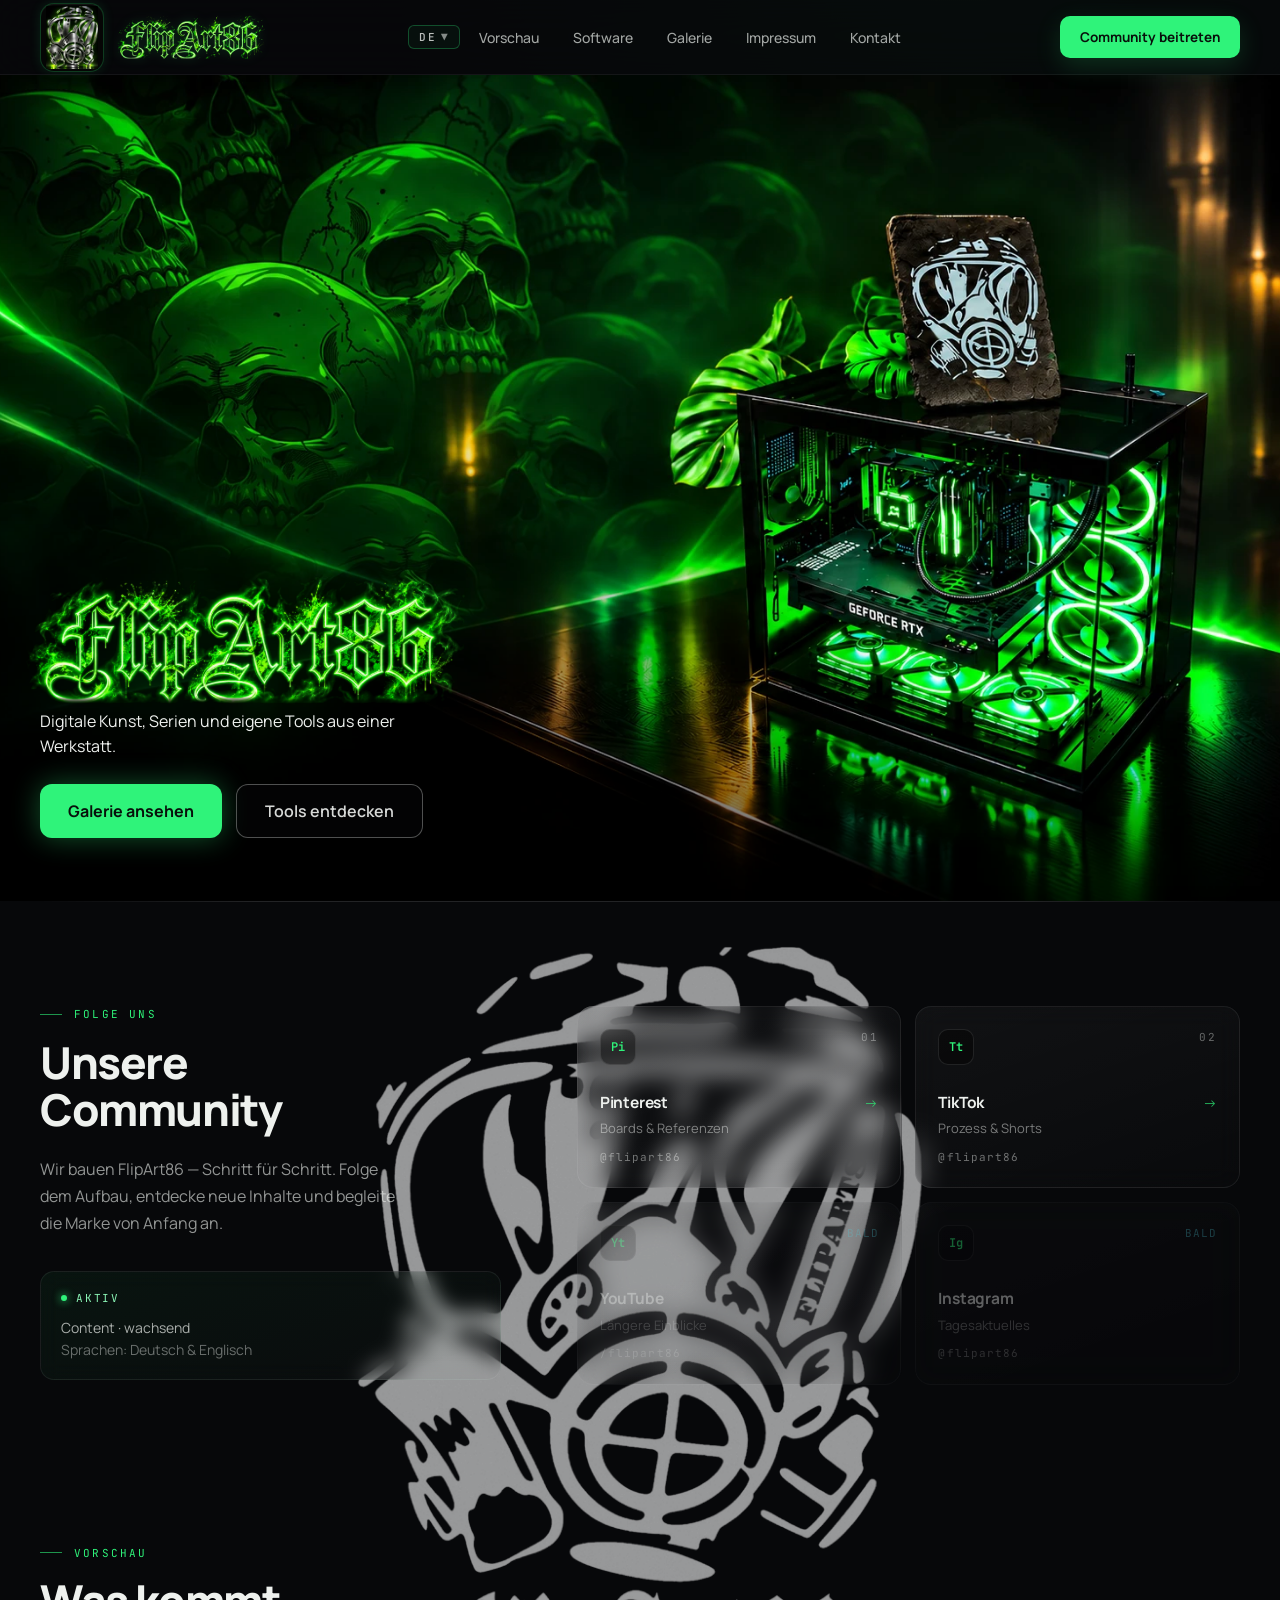
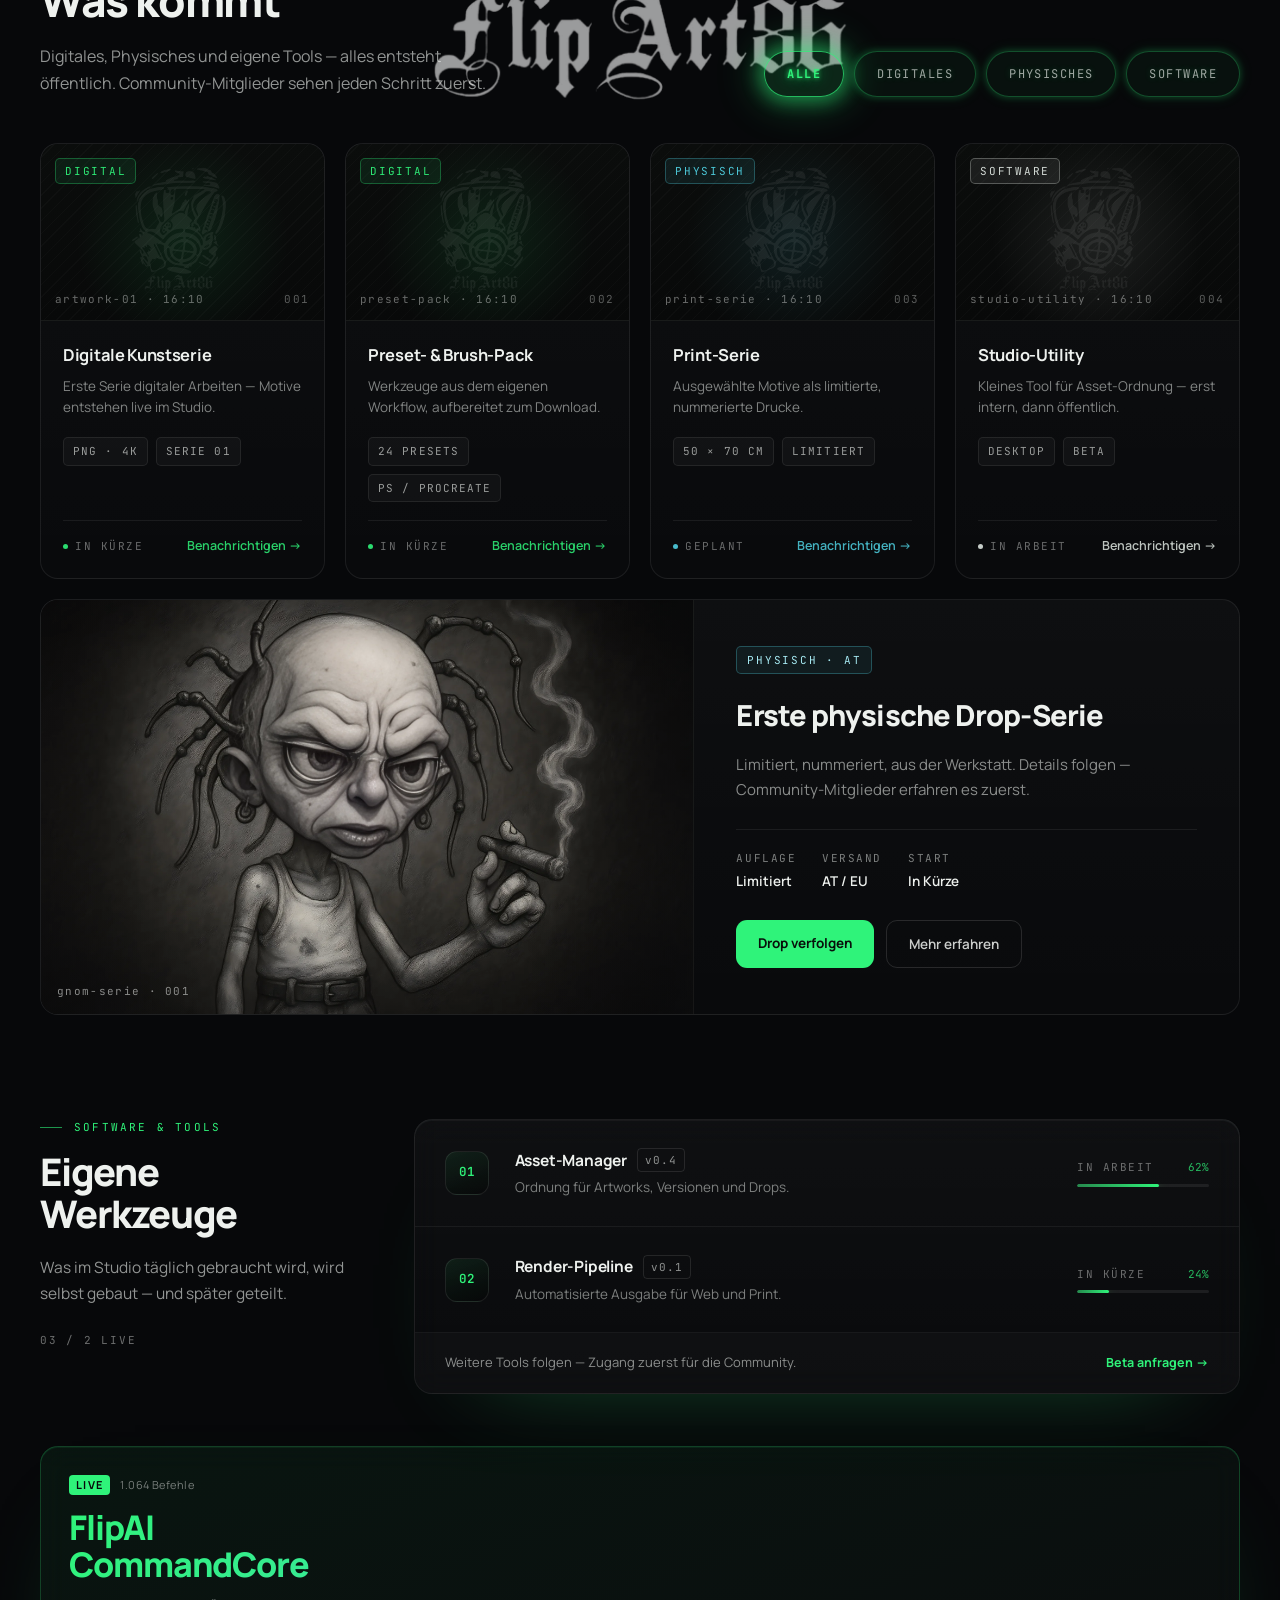
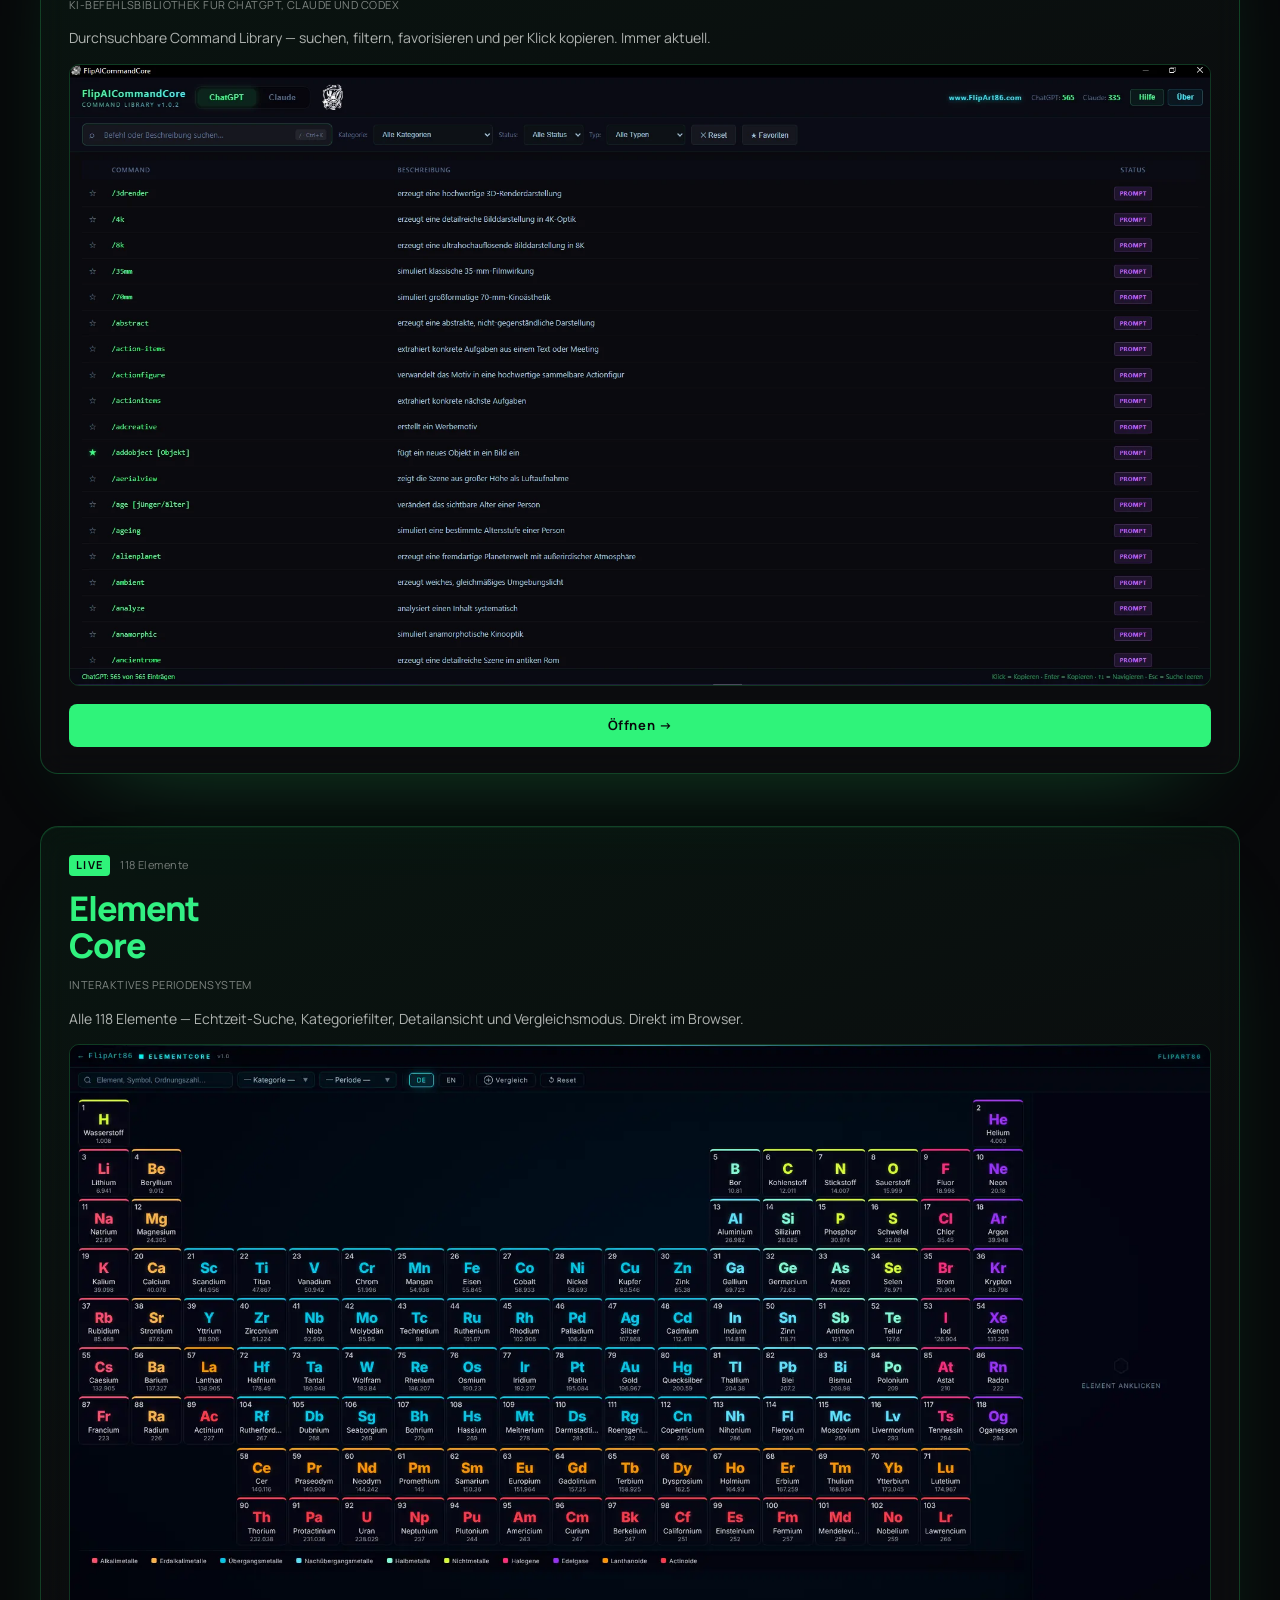
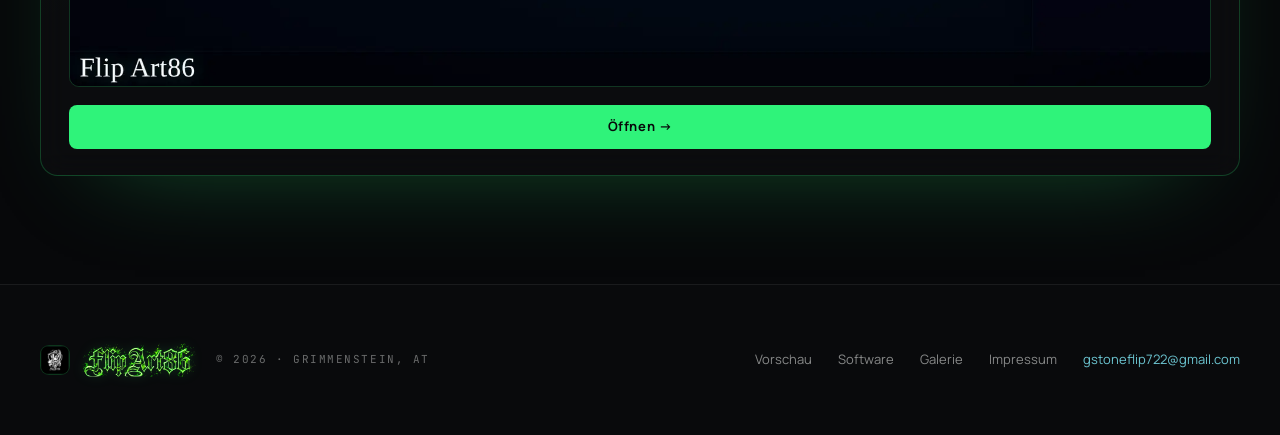
==== commit fab62c60: "feat: larger gas-mask emblem in header frame, contain Venom CTA glow within header Co-Authored-By: C" ====
--- a/index.html
+++ b/index.html
@@ -38,7 +38,7 @@
   <div class="header-inner">
     <div class="logo-wrap">
       <div class="logo-icon">
-        <img src="assets/web/logo-tile.webp" alt="FlipArt86">
+        <img src="assets/web/logo-emblem.webp" width="240" height="289" alt="FlipArt86">
       </div>
       <div class="logo-name logo-wordmark"><img src="assets/web/flipart86-wordmark-neon-sm.webp" width="400" height="119" alt="FlipArt86"></div>
     </div>
--- a/styles/style.css
+++ b/styles/style.css
@@ -60,12 +60,12 @@
 }
 .logo-wrap { display: flex; align-items: center; gap: 13px; }
 .logo-icon {
-  width: 40px; height: 40px; border-radius: 11px; overflow: hidden;
+  width: 64px; height: 69px; border-radius: 14px; overflow: hidden;
   background: #050605; border: 1px solid rgba(47,243,122,.22);
-  box-shadow: inset 0 1px 0 rgba(255,255,255,.05), 0 6px 20px rgba(47,243,122,.10);
+  box-shadow: inset 0 1px 0 rgba(255,255,255,.05), 0 0 12px rgba(47,243,122,.12);
   flex-shrink: 0;
 }
-.logo-icon img { width: 100%; height: 100%; object-fit: cover; display: block; }
+.logo-icon img { width: 100%; height: 100%; object-fit: contain; object-position: center; display: block; box-sizing: border-box; padding: 2px; }
 .logo-name { font-size: 17px; font-weight: 800; letter-spacing: -.2px; }
 .logo-name span { color: var(--green); }
 /* Neon-Gothic-Schriftzug (Phase 4.7) in Header und Footer */
@@ -86,6 +86,10 @@
   transition: background .16s, box-shadow .16s; white-space: nowrap;
 }
 .nav-cta:hover { background: #5cff9b; box-shadow: 0 10px 32px rgba(47,243,122,.28); color: #08100b; }
+/* Venom-Button im Header: Schatten bleibt innerhalb der Headerhöhe (75px), sonst wird er an der
+   Header-Unterkante hart abgeschnitten und wirkt als horizontaler Glow-Streifen. */
+.nav-cta.vb-ready,
+.nav-cta.vb-ready:hover { box-shadow: 0 0 14px rgba(47,243,122,.14); }
 
 .btn-primary {
   font-size: 14.5px; font-weight: 700; color: #08100b; background: var(--green);
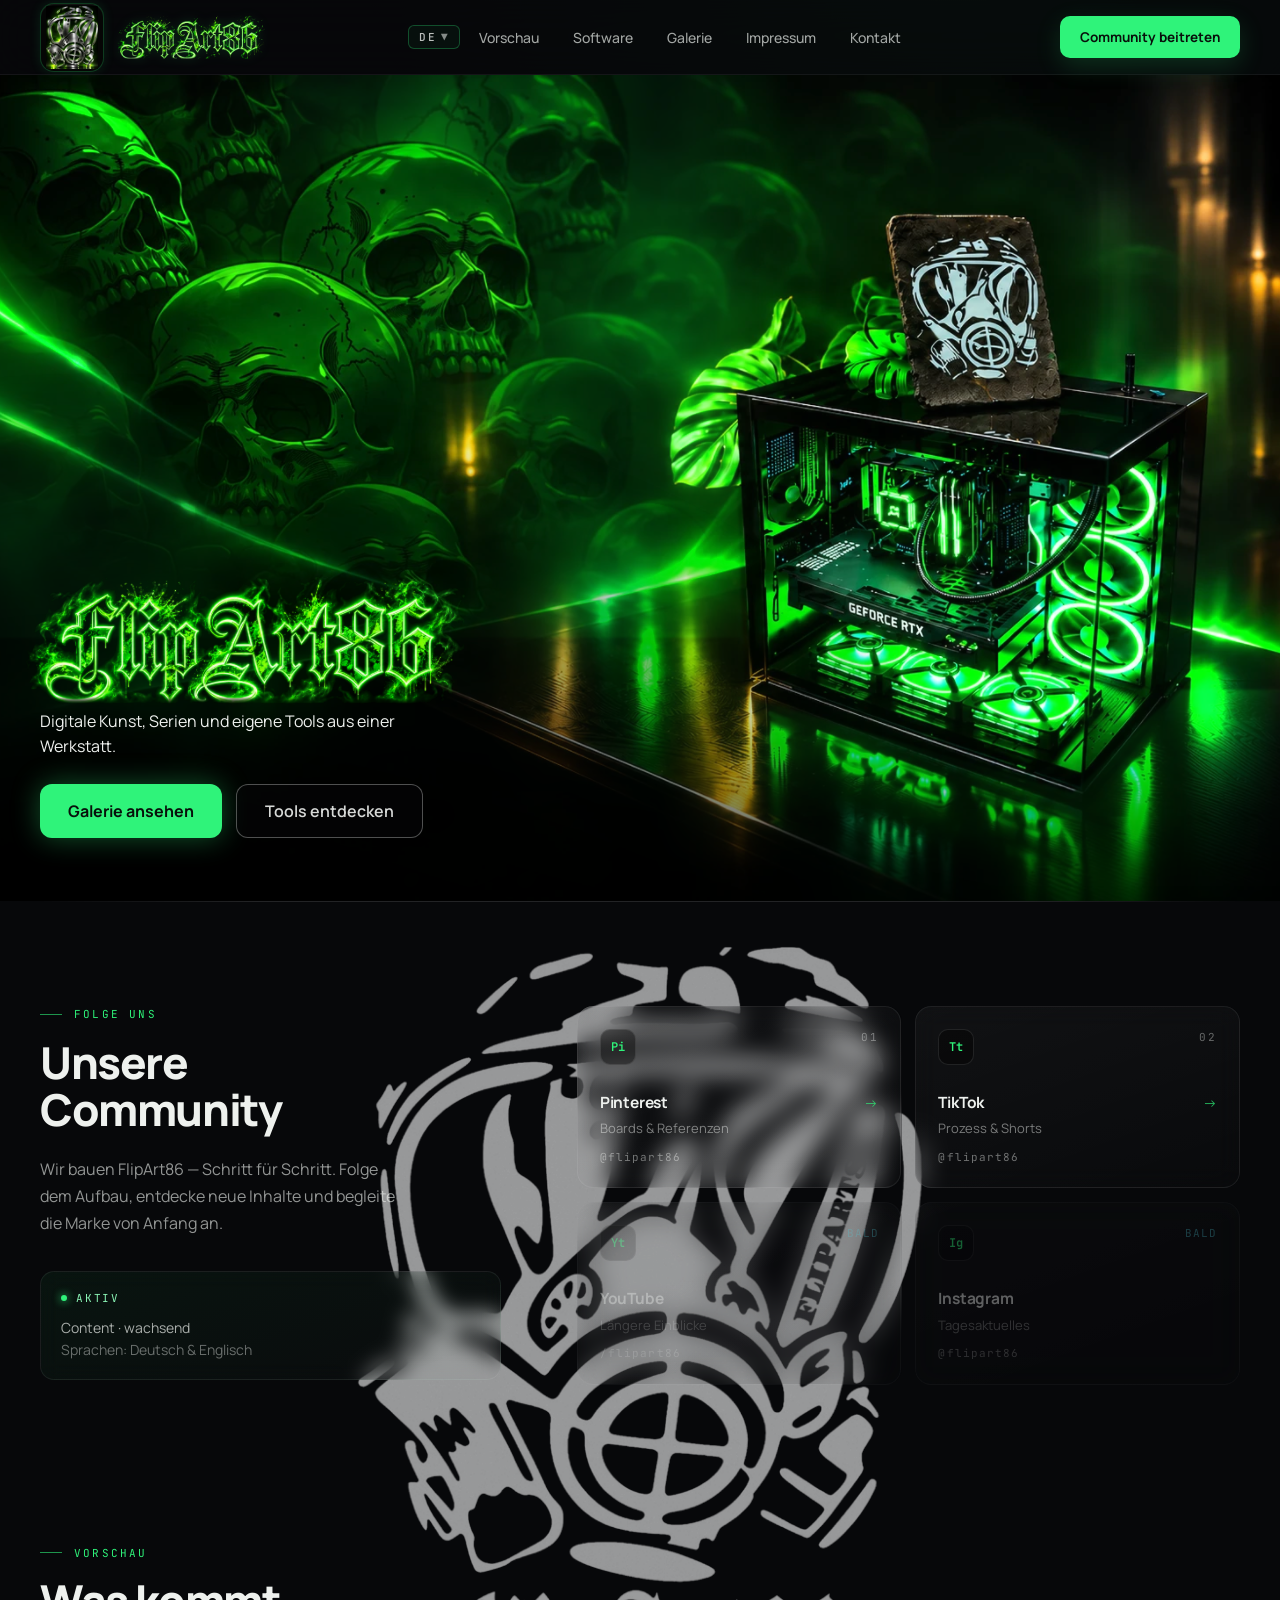
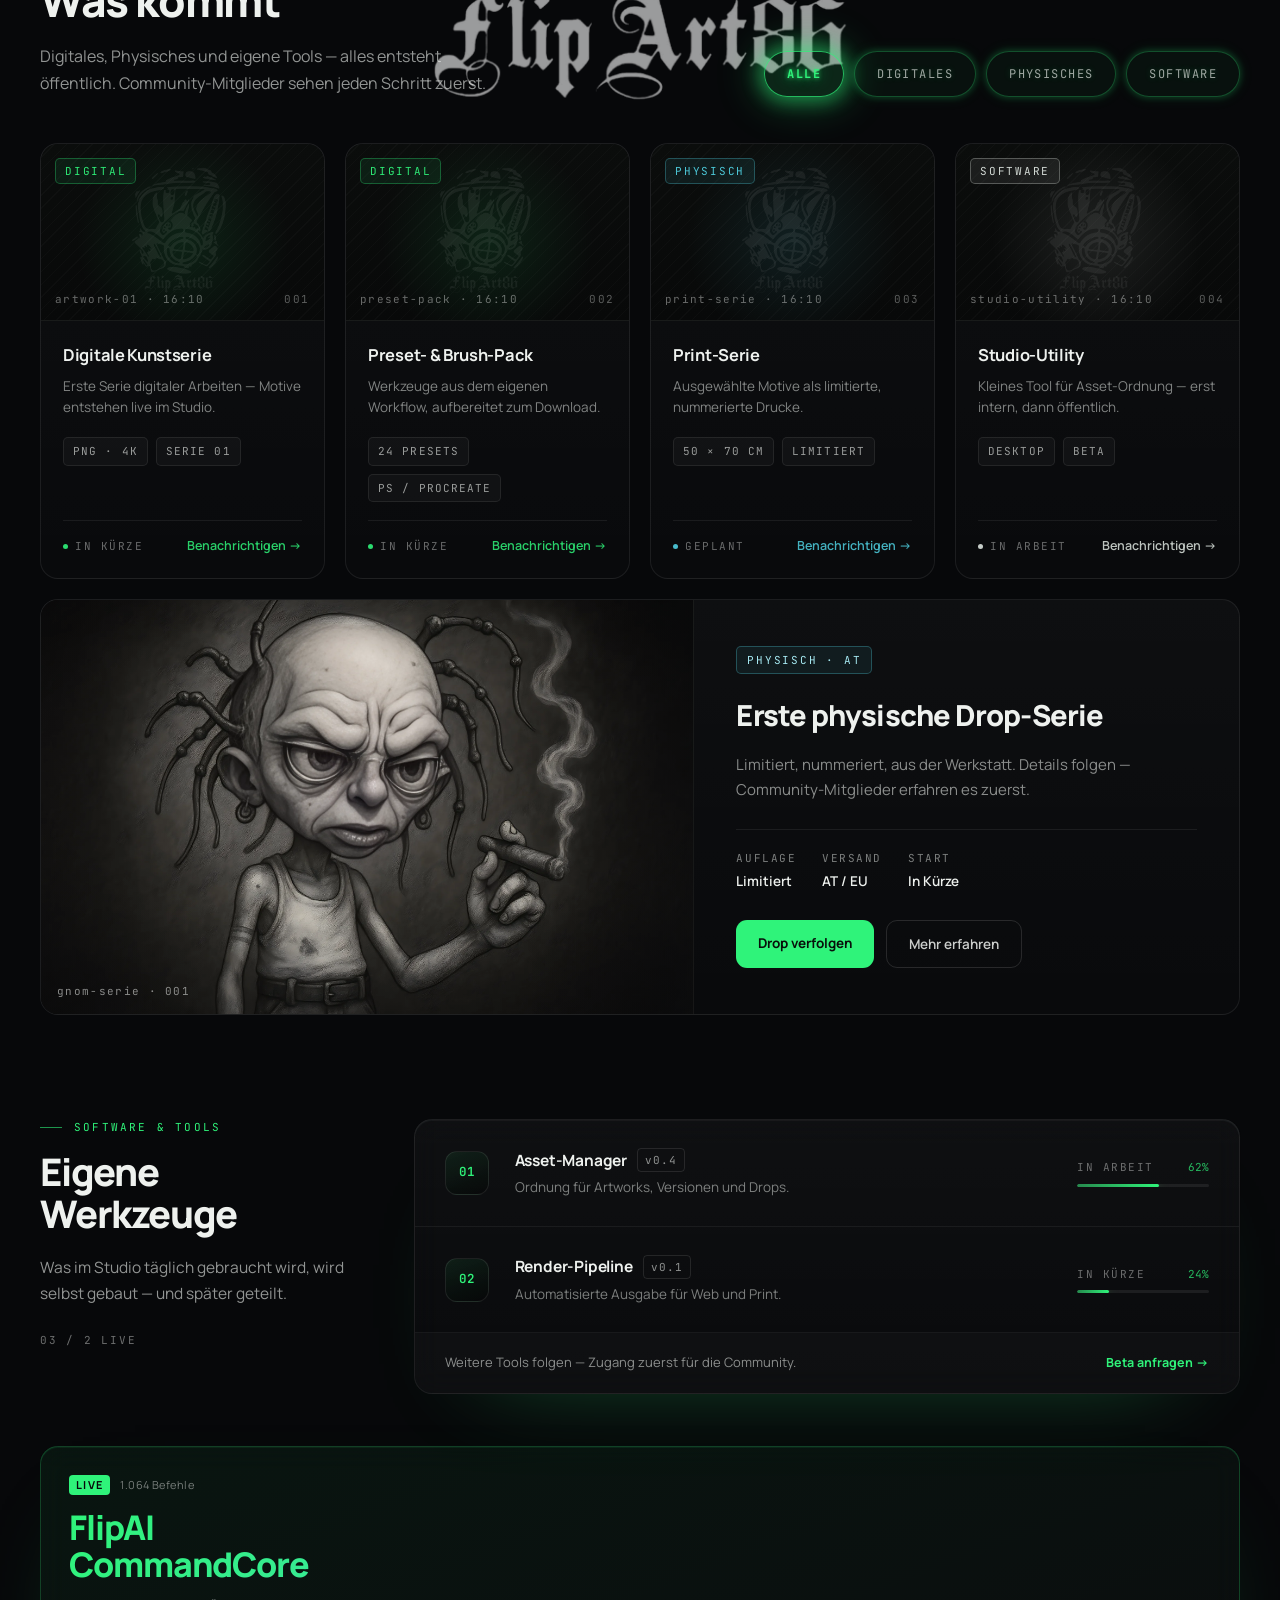
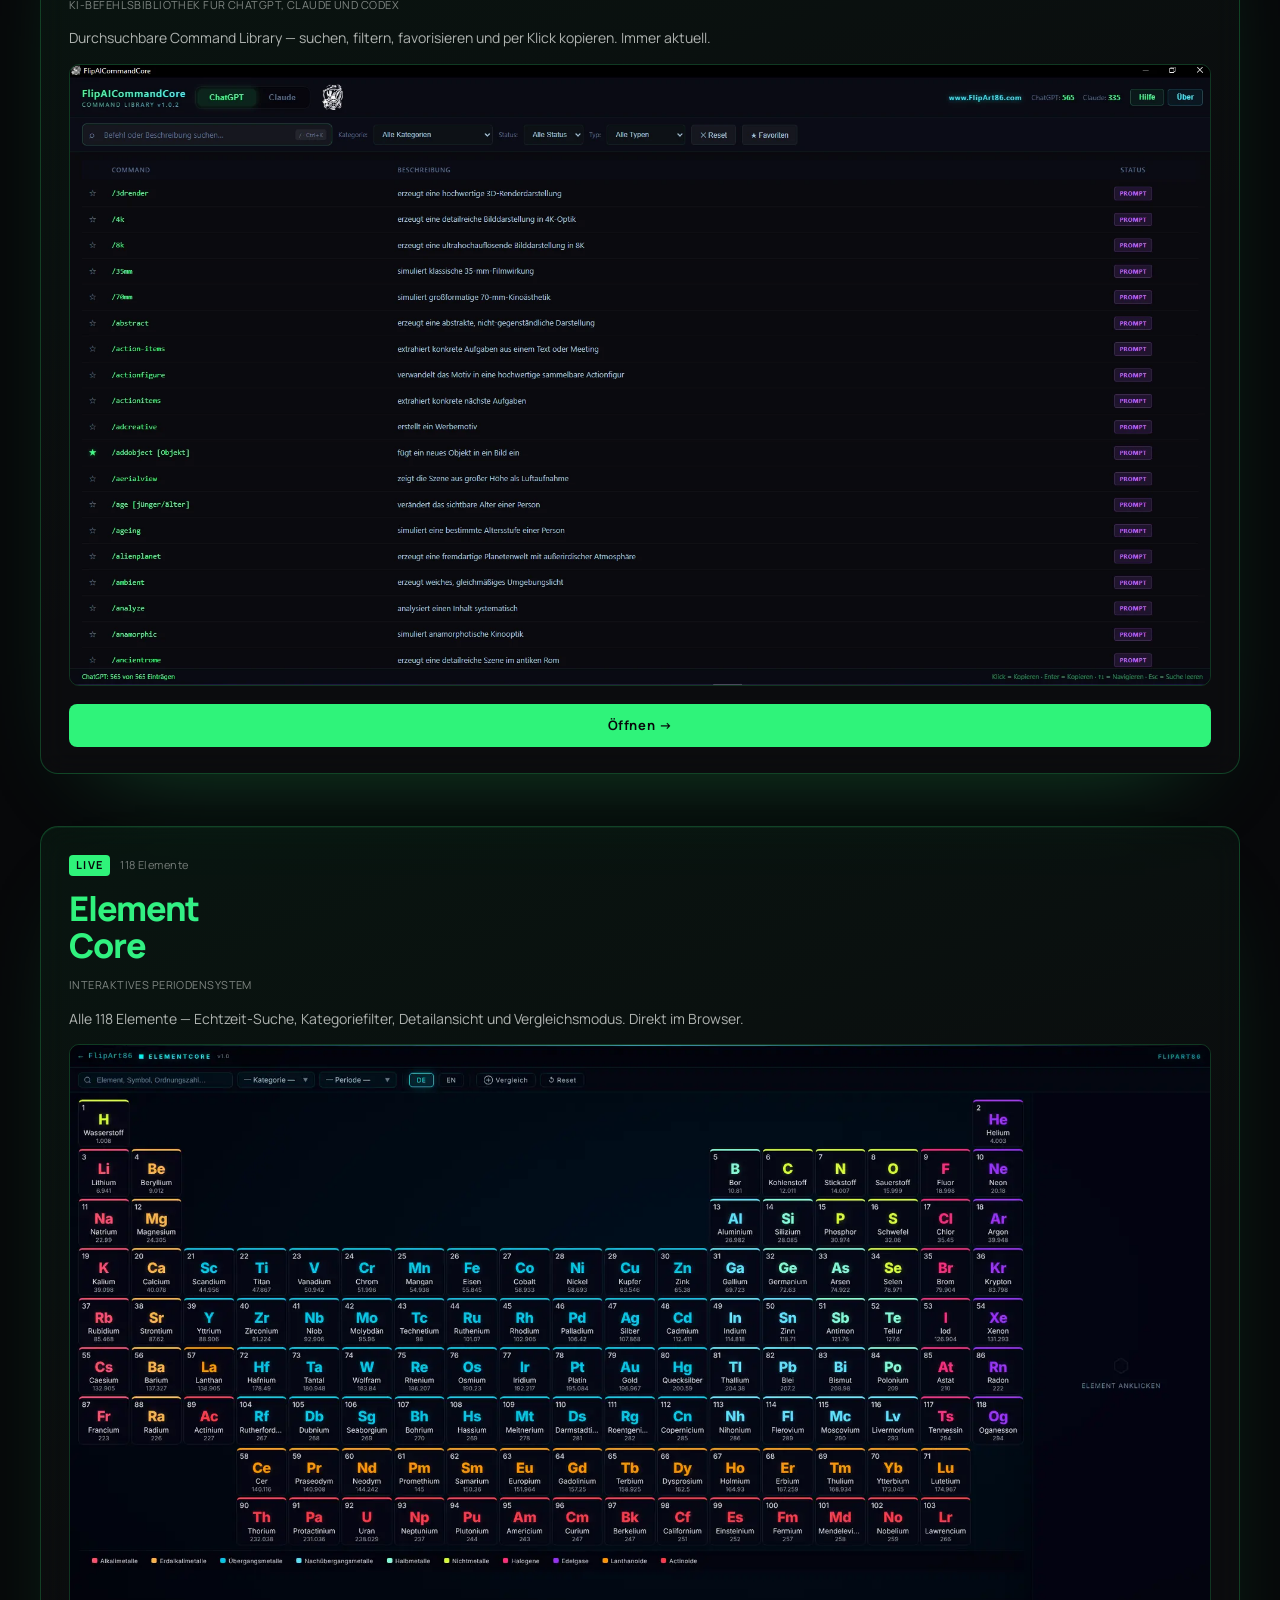
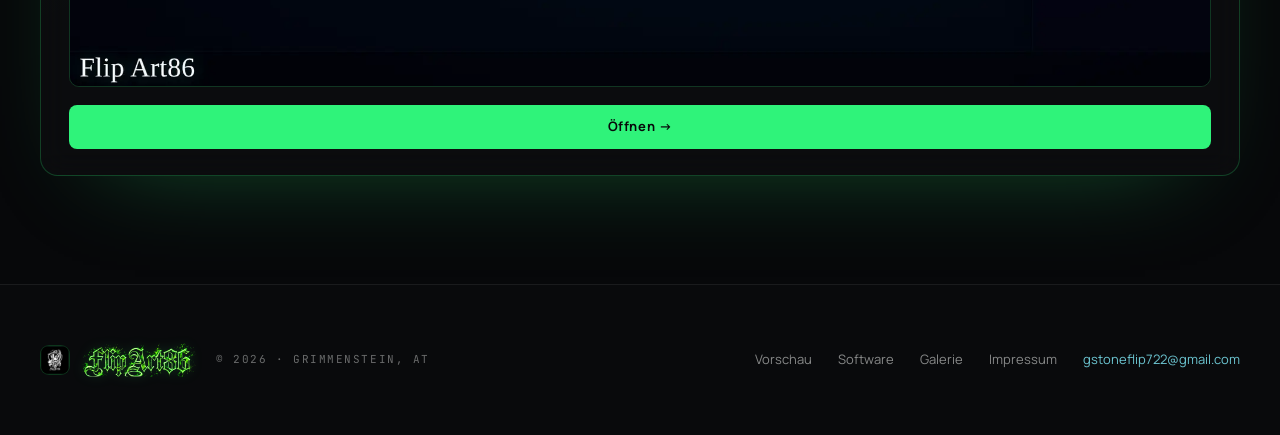
==== commit 584ab860: "feat(hero): add Cinematic Hero V1.1.1 animation WebGL2 cinematic layer for the start page hero (skul" ====
--- a/index.html
+++ b/index.html
@@ -26,6 +26,7 @@
 <link rel="preload" as="image" href="assets/web/hero-bg-001.webp" fetchpriority="high">
 <script src="scripts/lang.js" defer></script>
 <script src="scripts/venom-goo.js" defer></script>
+<script src="scripts/cinematic-hero-site.js" defer></script>
 </head>
 <body>
 
